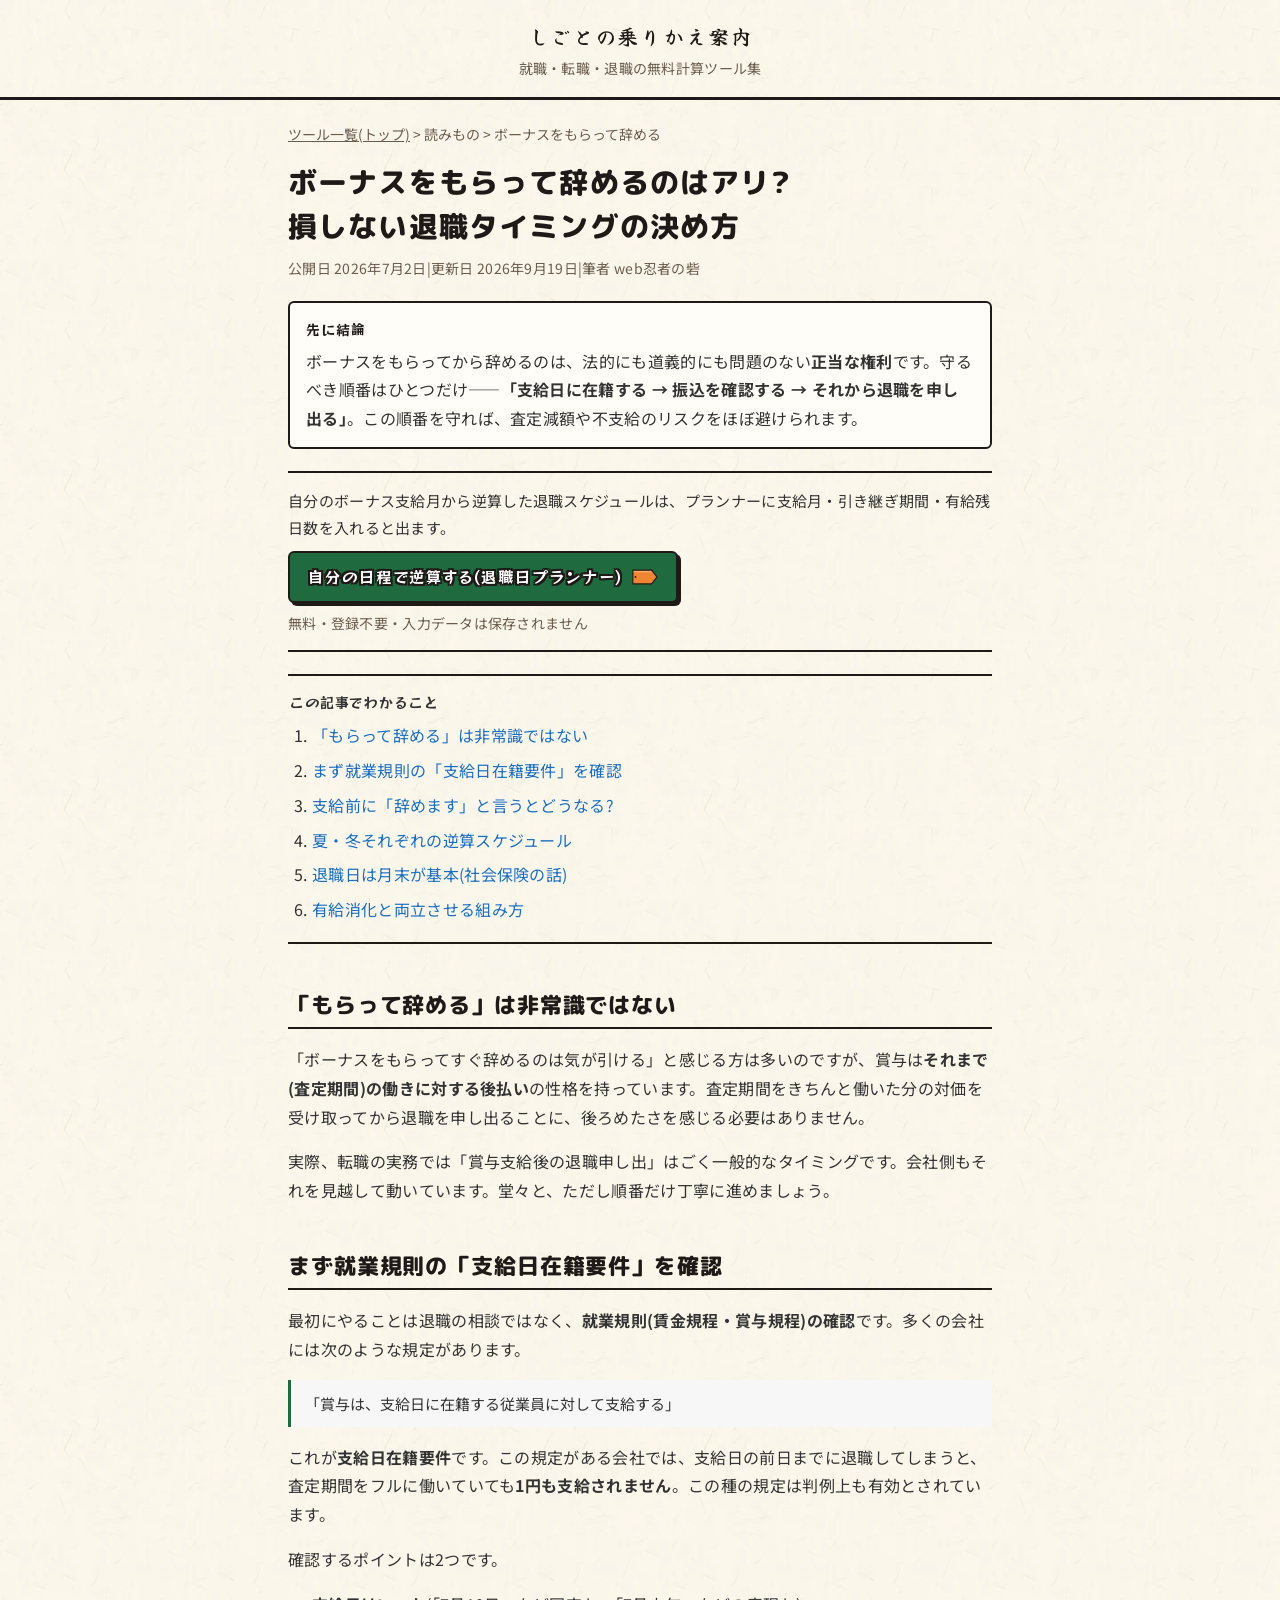
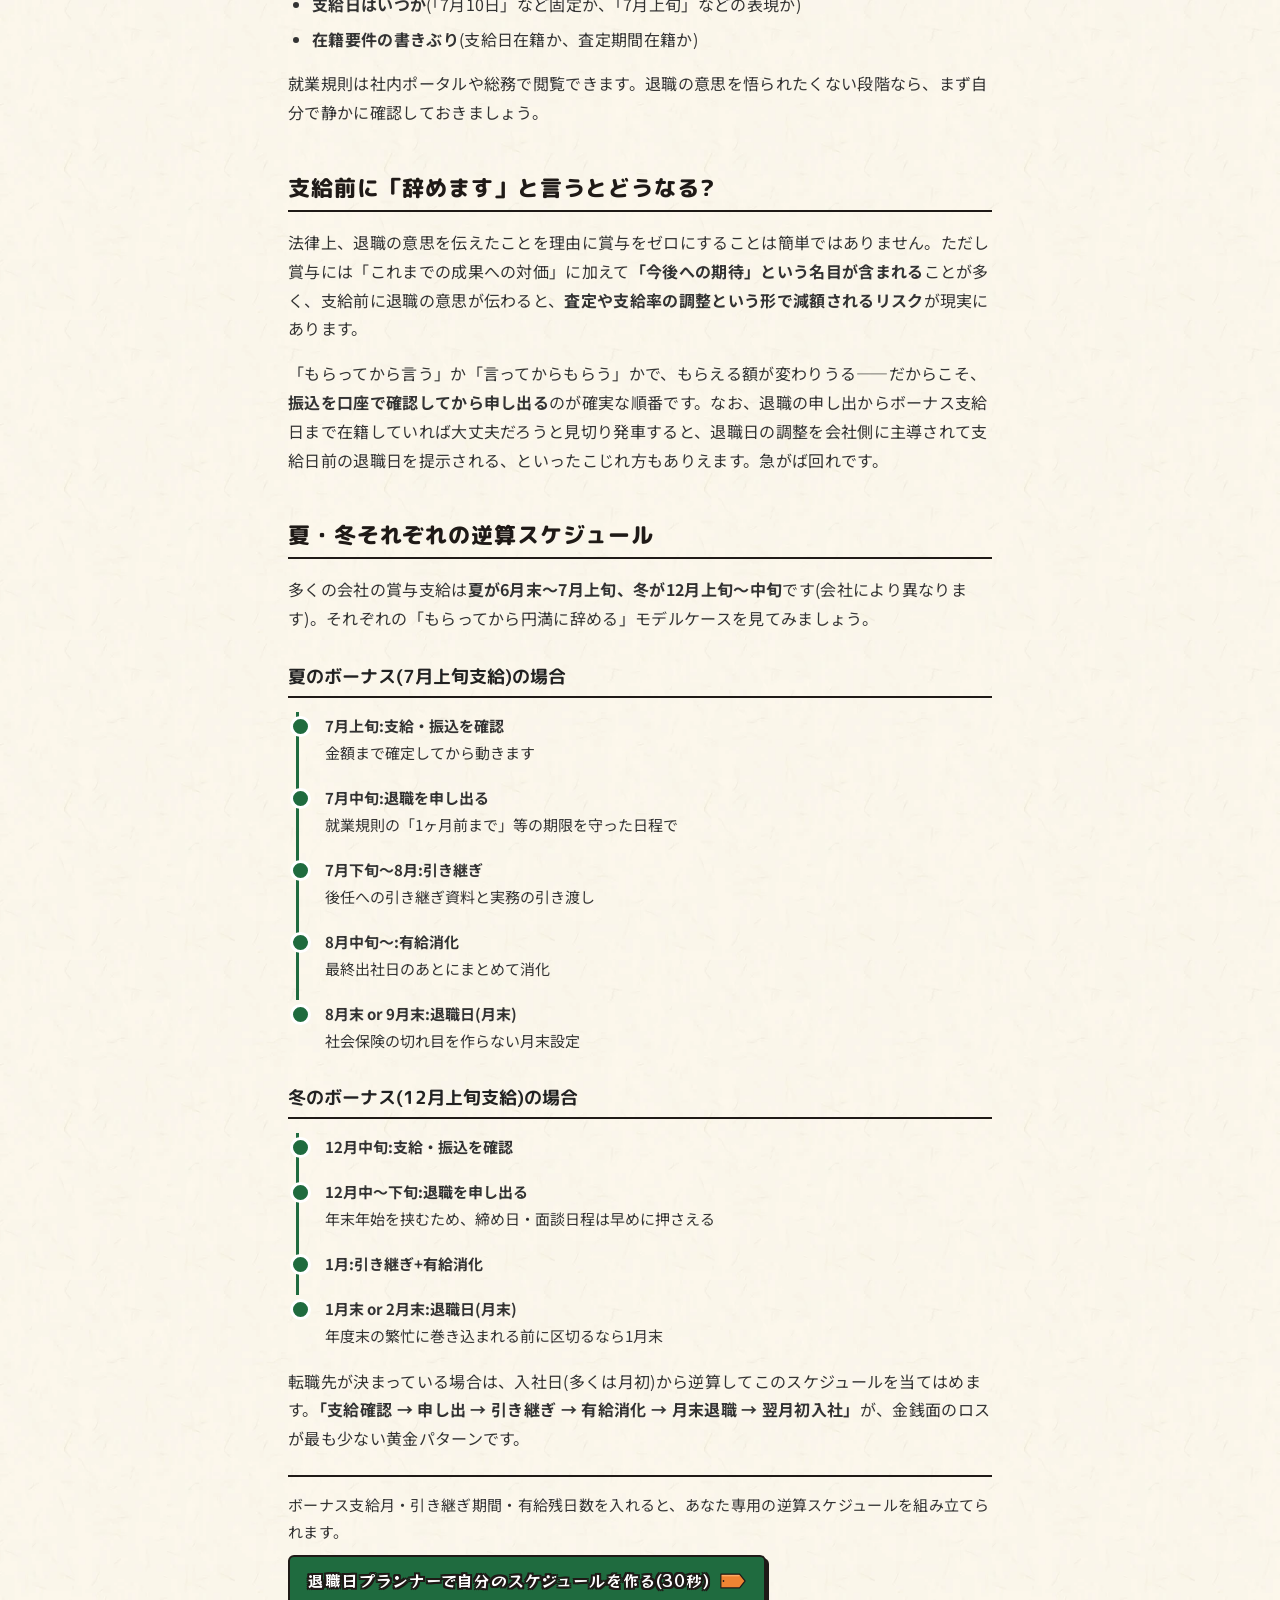
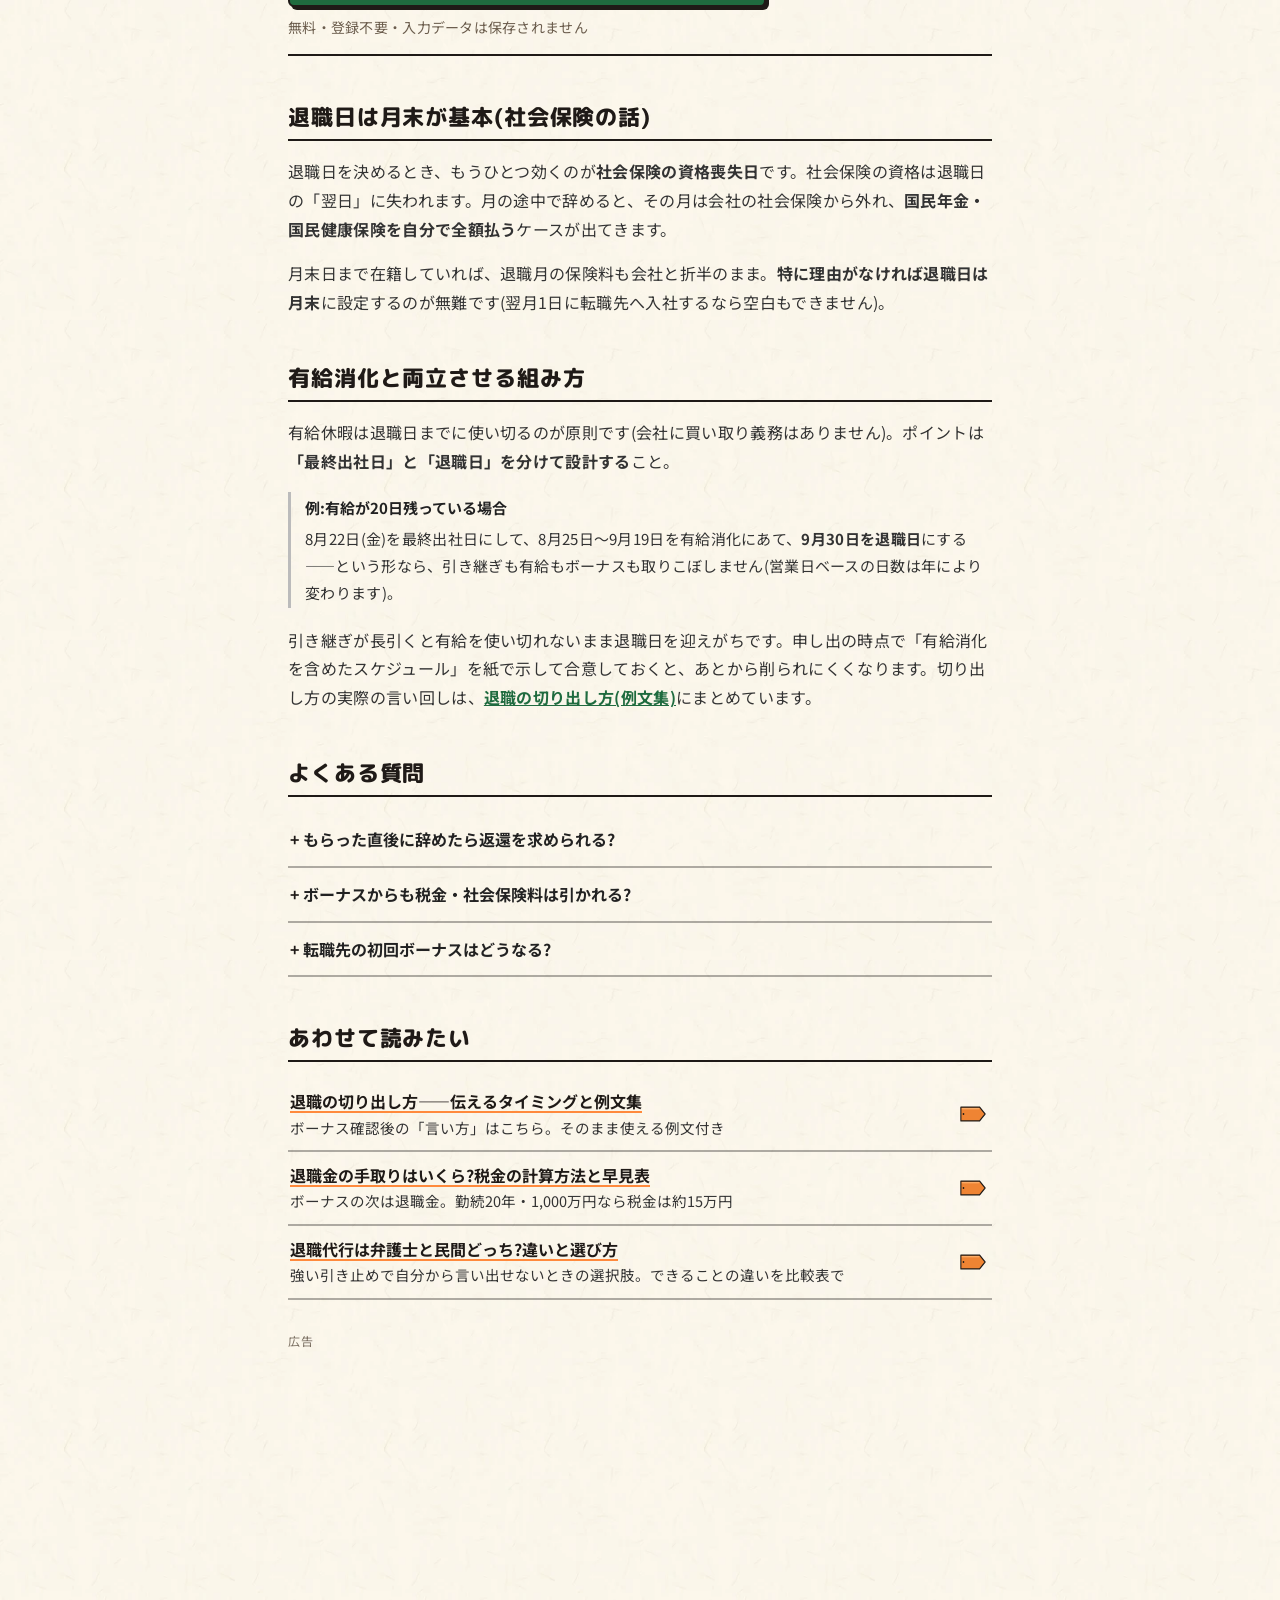
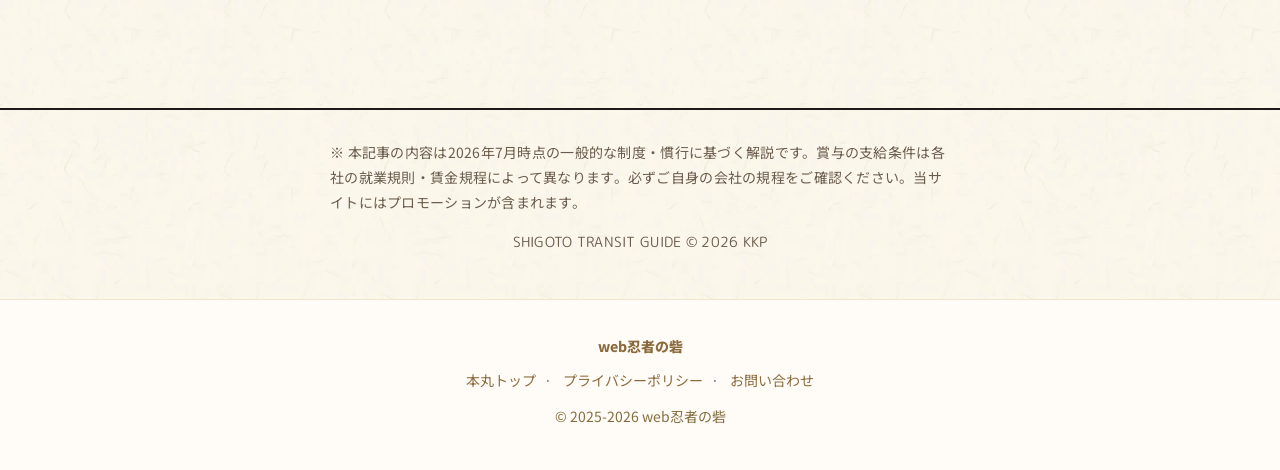
==== articles/bonus-moratte-yameru.html @ 5976822b "主ボタンを平らなオレンジ＋墨の枠に統一（kit a52d595） Co-Authored-By: Claude Opus 5.5 <noreply@anthropic.com>" ====
<!DOCTYPE html>
<html lang="ja">
<head>
<meta charset="UTF-8">
<meta name="viewport" content="width=device-width,initial-scale=1">
<title>ボーナスをもらって辞めるのはアリ?損しない退職タイミングの決め方|しごとの乗りかえ案内</title>
<meta name="description" content="ボーナスをもらってから退職するのは法的にも問題のない正当な権利。ただし順番を間違えると査定減額や不支給のリスクも。就業規則の「支給日在籍要件」の確認方法、夏・冬それぞれの逆算スケジュール、有給消化との両立まで解説。退職日プランナー付き。">
<link rel="canonical" href="https://shigoto.kkpwebninja.com/articles/bonus-moratte-yameru">
<meta property="og:title" content="ボーナスをもらって辞めるのはアリ?損しない退職タイミングの決め方">
<meta property="og:description" content="もらって辞めるのは正当な権利。順番は「支給日に在籍→振込確認→退職を申し出る」。夏・冬の逆算スケジュール付き。">
<meta property="og:type" content="article">
<meta property="og:site_name" content="web忍者の砦">
<meta property="og:locale" content="ja_JP">
<meta property="og:url" content="https://shigoto.kkpwebninja.com/articles/bonus-moratte-yameru">
<meta property="og:image" content="https://shigoto.kkpwebninja.com/ogp.jpg?d=20261023b">
<meta name="twitter:card" content="summary_large_image">
<meta name="twitter:image" content="https://shigoto.kkpwebninja.com/ogp.jpg?d=20261023b">
<link rel="icon" type="image/png" sizes="32x32" href="/favicon.png">
<link rel="icon" type="image/png" sizes="192x192" href="/favicon-192.png">
<link rel="apple-touch-icon" sizes="180x180" href="/apple-touch-icon.png">
<script type="application/ld+json">
{
  "@context": "https://schema.org",
  "@type": "Article",
  "headline": "ボーナスをもらって辞めるのはアリ?損しない退職タイミングの決め方",
  "description": "ボーナスをもらってから退職するのは正当な権利。支給日在籍要件の確認方法と、夏・冬それぞれの逆算スケジュール、有給消化との両立を解説。",
  "author": {"@type":"Organization","name":"web忍者の砦"},
  "publisher": {"@type":"Organization","name":"web忍者の砦"},
  "datePublished": "2026-07-02",
  "dateModified": "2026-09-19",
  "mainEntityOfPage": "https://shigoto.kkpwebninja.com/articles/bonus-moratte-yameru",
  "image": "https://shigoto.kkpwebninja.com/ogp.jpg?d=20261023b"
}
</script>
<script type="application/ld+json">
{
  "@context": "https://schema.org",
  "@type": "BreadcrumbList",
  "itemListElement": [
    {"@type":"ListItem","position":1,"name":"しごとの乗りかえ案内","item":"https://shigoto.kkpwebninja.com/"},
    {"@type":"ListItem","position":2,"name":"ボーナスをもらって辞める"}
  ]
}
</script>
<script type="application/ld+json">
{
  "@context": "https://schema.org",
  "@type": "FAQPage",
  "mainEntity": [
    {"@type":"Question","name":"ボーナスをもらった直後に退職を伝えるのは非常識ですか?","acceptedAnswer":{"@type":"Answer","text":"非常識ではありません。賞与はそれまでの働きに対する後払いの性格があり、受け取ってから退職を申し出るのは正当な権利です。実務上も支給後に退職を切り出すのは一般的な進め方です。"}},
    {"@type":"Question","name":"退職するとボーナスの返還を求められることはありますか?","acceptedAnswer":{"@type":"Answer","text":"すでに支給されたボーナスに原則返還義務はありません。就業規則に返還規定があっても、労働基準法の趣旨に反し無効と判断されることが多いとされています。不安な場合は労働基準監督署や弁護士に相談してください。"}},
    {"@type":"Question","name":"ボーナスからも税金や社会保険料は引かれますか?","acceptedAnswer":{"@type":"Answer","text":"引かれます。賞与からは所得税(源泉徴収)と健康保険・厚生年金・雇用保険の保険料が控除されるため、手取りは額面のおよそ75〜85%が目安です。"}}
  ]
}
</script>
<!-- Google Analytics -->
<script async src="https://www.googletagmanager.com/gtag/js?id=G-2LM85GJN0L"></script>
<script>
  window.dataLayer = window.dataLayer || [];
  function gtag(){dataLayer.push(arguments);}
  gtag('js', new Date());
  gtag('config', 'G-2LM85GJN0L');
</script>
<!-- AdSense -->
<script async data-overlays="bottom" src="https://pagead2.googlesyndication.com/pagead/js/adsbygoogle.js?client=ca-pub-1298304917726270" crossorigin="anonymous"></script>
<link rel="preconnect" href="https://fonts.googleapis.com">
<link rel="preconnect" href="https://fonts.gstatic.com" crossorigin>
<link href="https://fonts.googleapis.com/css2?family=M+PLUS+Rounded+1c:wght@500;700;800&family=Noto+Sans+JP:wght@400;500;700&display=swap" rel="stylesheet">
<!-- D4_KIT_START（scripts/apply_article_style.py が書く。手で直さない） -->
<link href="https://fonts.googleapis.com/css2?family=Yuji+Syuku&family=RocknRoll+One&display=swap&text=%28%290123456789%3F%E3%80%8C%E3%80%8D%E3%81%82%E3%81%84%E3%81%86%E3%81%88%E3%81%8B%E3%81%8C%E3%81%8F%E3%81%93%E3%81%94%E3%81%95%E3%81%97%E3%81%99%E3%81%9A%E3%81%9B%E3%81%9D%E3%81%9E%E3%81%9F%E3%81%A3%E3%81%A6%E3%81%A7%E3%81%A8%E3%81%A9%E3%81%AA%E3%81%AB%E3%81%AE%E3%81%AF%E3%81%BE%E3%81%BF%E3%82%81%E3%82%82%E3%82%88%E3%82%89%E3%82%8A%E3%82%8B%E3%82%8C%E3%82%8F%E3%82%92%E3%82%A2%E3%82%A4%E3%82%B0%E3%82%B1%E3%82%B8%E3%82%B9%E3%82%BF%E3%83%8A%E3%83%97%E3%83%9C%E3%83%9F%E3%83%A5%E3%83%A9%E3%83%AA%E3%83%AB%E3%83%B3%E3%83%BB%E3%83%BC%E4%B8%A1%E4%B9%97%E4%BA%8B%E4%BB%B6%E4%BC%9A%E4%BD%9C%E4%BF%9D%E5%85%88%E5%86%85%E5%86%AC%E5%88%86%E5%89%87%E5%89%8D%E5%8C%96%E5%95%8F%E5%9C%A8%E5%9F%BA%E5%A4%8F%E5%B0%B1%E5%B8%B8%E6%90%8D%E6%94%AF%E6%96%B9%E6%97%A5%E6%9C%88%E6%9C%89%E6%9C%AB%E6%9C%AC%E6%A1%88%E6%A5%AD%E6%B1%BA%E6%B6%88%E7%A2%BA%E7%A4%BE%E7%A7%92%E7%A8%8B%E7%AB%8B%E7%AE%97%E7%B1%8D%E7%B5%84%E7%B5%90%E7%B5%A6%E8%81%B7%E8%87%AA%E8%A6%81%E8%A6%8F%E8%A8%80%E8%A8%98%E8%A9%B1%E8%AA%8D%E8%AA%AD%E8%AB%96%E8%AD%98%E8%B3%AA%E8%BE%9E%E9%80%80%E9%80%86%E9%99%BA%E9%9D%9E" rel="stylesheet">
<!-- 共通部品 D4（kkp-kit を kit/ にコピーしたもの。中は手で直さず kkp-kit 側で直して sync.sh） -->
<link rel="stylesheet" href="/kit/kit.css?v=a52d595">
<script src="/kit/kit.js?v=a52d595" defer></script>
<!-- D4_KIT_END -->
<style>
/* ===== 記事共通テンプレ(articles/共通。変更時は5記事すべて揃えること。正本は scripts/article_style.css → scripts/apply_article_style.py で5記事へ反映) ===== */
:root{
  --orange:#F08A3C;
  --orange-deep:#E06A20;
  --cyan:#2c99ad;
  --coral:#e51c15;
  --green:#5BB97E;
  --green-deep:#1F6B3F;
  --cream:#FBEFDC;
  --cream-deep:#F7E3C6;
  --ink:#333333;
  --ink-soft:#6B5D4D;
  --line:#DDDDDD;
  --band:#F1F7F2;
  --link:#1A6FC4;
  --ok:#4E7A4E;
  --accent:var(--green-deep);
}
*{margin:0;padding:0;box-sizing:border-box;}
html{scroll-behavior:smooth;}
body{font-family:'Noto Sans JP',sans-serif;background:#fff;color:var(--ink);line-height:1.8;font-size:16px;}
.en{font-family:'M PLUS Rounded 1c',sans-serif;letter-spacing:.12em;}
header.site{background:#fff;border-bottom:1px solid var(--line);padding:16px 20px;text-align:center;}
header.site .brand-en{font-size:14px;color:var(--orange-deep);text-transform:uppercase;letter-spacing:.04em;}
header.site .site-name{font-family:'M PLUS Rounded 1c',sans-serif;font-weight:800;font-size:19px;letter-spacing:.06em;margin-top:2px;}
header.site .site-name a{color:var(--orange-deep);text-decoration:none;}
header.site .site-sub{font-size:14px;color:var(--ink-soft);}
main{max-width:740px;margin:0 auto;padding:22px 18px 60px;}
.breadcrumb{font-size:14px;color:var(--ink-soft);margin-bottom:14px;}
.breadcrumb a{color:var(--ink-soft);}
article h1{font-family:'M PLUS Rounded 1c',sans-serif;font-size:clamp(22px,4.6vw,29px);font-weight:800;line-height:1.5;letter-spacing:.02em;color:#222;margin-bottom:8px;}
.article-meta{font-size:14px;color:var(--ink-soft);margin-bottom:20px;}
article a{color:var(--link);}
/* 色付きの角丸箱は「先に結論」の1つだけ */
.point{background:#FFFAF0;border:1px solid #E8D5B0;border-radius:8px;padding:14px 16px;margin:0 0 20px;}
.point .point-label{display:block;font-family:'M PLUS Rounded 1c',sans-serif;font-weight:800;font-size:14px;color:var(--accent);margin-bottom:4px;}
.point p{font-size:16px;margin:0;}
.toc{border-top:1px solid var(--line);border-bottom:1px solid var(--line);padding:12px 2px;margin-bottom:28px;font-size:15px;}
.toc b{font-family:'M PLUS Rounded 1c',sans-serif;font-size:14px;color:var(--ink);}
.toc ol{margin:6px 0 0 22px;}
.toc a{color:var(--link);text-decoration:none;}
.toc a:hover{text-decoration:underline;}
article h2{font-family:'M PLUS Rounded 1c',sans-serif;font-weight:800;font-size:22px;line-height:1.5;letter-spacing:.02em;color:var(--accent);background:var(--band);border-left:4px solid var(--accent);padding:8px 12px;margin:44px 0 16px;}
article h3{font-family:'M PLUS Rounded 1c',sans-serif;font-weight:700;font-size:18px;line-height:1.6;color:#222;border-bottom:1px solid var(--line);padding-bottom:4px;margin:30px 0 10px;}
article p{margin-bottom:16px;font-size:16px;}
article ul,article ol{margin:0 0 16px 24px;font-size:16px;}
article li{margin-bottom:6px;}
.note{font-size:14px;color:var(--ink-soft);}
.table-wrap{overflow-x:auto;margin:14px 0 18px;}
table.data{width:100%;border-collapse:collapse;font-size:15px;background:#fff;border:1px solid var(--line);}
table.data th{background:var(--band);font-size:15px;padding:9px 10px;text-align:left;white-space:nowrap;border-bottom:1px solid var(--line);}
table.data td{padding:9px 10px;border-top:1px solid var(--line);font-size:15px;}
table.data td.num{text-align:right;font-variant-numeric:tabular-nums;white-space:nowrap;}
table.data td.c{text-align:center;}
table.data th.num{text-align:right;}
table.data th.grp{text-align:center;border-left:1px solid var(--line);}
/* 列の多い早見表: スマホでは表の中だけ横に動かす。勤続年数の列は固定して、どの行を見ているか分かるようにする */
table.data[data-gen] td:first-child{position:sticky;left:0;background:#fff;z-index:1;white-space:nowrap;box-shadow:1px 0 0 var(--line);}
table.data[data-gen] tr:first-child th:first-child{position:sticky;left:0;z-index:2;box-shadow:1px 0 0 var(--line);}
@media (max-width:700px){
  .table-wrap:has(table[data-gen])::before{content:"表は横に動かせます";display:block;font-size:14px;color:var(--ink-soft);margin-bottom:4px;}
}
.example{border-left:3px solid #BBBBBB;padding:2px 0 2px 14px;margin:14px 0 18px;font-size:15px;}
.example .ex-title{display:block;font-weight:700;color:#222;margin-bottom:4px;}
.example p{font-size:15px;margin-bottom:8px;}
.example p:last-child{margin-bottom:0;}
.lines{background:#F7F7F7;border-left:3px solid var(--accent);padding:10px 14px;margin:10px 0 16px;font-size:15px;}
.timeline{margin:14px 0 18px;}
.tstep{position:relative;padding:0 0 18px 26px;border-left:3px solid var(--accent);margin-left:8px;font-size:15px;}
.tstep:last-child{border-left-color:transparent;padding-bottom:0;}
.tstep::before{content:"";position:absolute;left:-9px;top:4px;width:15px;height:15px;border-radius:50%;background:var(--accent);border:3px solid #fff;}
.tstep b{display:block;font-size:15px;}
/* ツールへの導線: 罫線で区切るだけ(箱にしない) */
.toolcta{margin:22px 0;padding:14px 0;border-top:1px solid var(--line);border-bottom:1px solid var(--line);}
.toolcta p{font-size:15px;margin-bottom:10px;}
.toolcta a{display:inline-block;padding:10px 18px;border-radius:4px;background:var(--accent);color:#fff;text-decoration:none;font-weight:700;font-size:15.5px;}
.toolcta a:hover{filter:brightness(1.12);}
.toolcta .free{font-size:14px;color:var(--ink-soft);margin:8px 0 0;}
.cta{margin:24px 0;padding:16px;border-radius:4px;background:#fff;border:1px solid var(--orange);}
.cta p{font-size:14.5px;margin-bottom:10px;}
.cta a{display:block;text-align:center;padding:12px;border-radius:4px;background:var(--orange);color:#fff;text-decoration:none;font-weight:700;letter-spacing:.1em;font-size:15px;}
.cta a:hover{background:var(--orange-deep);}
.cta .cta-note{font-size:14px;color:var(--ink-soft);margin:8px 0 0;text-align:center;}
.faqsec{margin-top:44px;}
.explain{border-bottom:1px solid var(--line);}
.explain summary{cursor:pointer;padding:12px 2px;font-size:16px;font-weight:700;color:#222;list-style:none;}
.explain summary::-webkit-details-marker{display:none;}
.explain summary::before{content:"+ ";color:var(--accent);}
.explain[open] summary::before{content:"− ";}
.exp-body{padding:0 2px 14px;font-size:15px;}
.exp-body p{margin-bottom:6px;font-size:15px;}
.related{margin-top:44px;}
.related a.rel-card{display:block;border-bottom:1px solid var(--line);padding:10px 2px;text-decoration:none;color:var(--ink);font-size:14.5px;line-height:1.7;}
.related a.rel-card b{display:block;color:var(--link);font-size:16px;}
.related a.rel-card:hover b{text-decoration:underline;}
.ad-slot{margin-top:30px;text-align:center;min-height:288px;}
.ad-slot:empty{display:none;}
/* 砦の標準サイズ（スマホ300x250 / PC336x280）。auto のままだと幅が取れず 0x0 で配信されない（2026-09-20 実測） */
.ad-slot ins.adsbygoogle{display:block;width:300px;height:250px;margin:0 auto;}
.ad-label{font-size:12px;color:#7a6f61;letter-spacing:.08em;margin:0 0 6px;text-align:left;}
@media(min-width:768px){.ad-slot{min-height:318px;}.ad-slot ins.adsbygoogle{width:336px;height:280px;}}
/* サービスごとの一覧（転職エージェントの連絡まわり）: 見出し＋2列の表＋1行のPRリンク。箱にしない */
table.kv th{width:30%;white-space:normal;vertical-align:top;border-top:1px solid var(--line);}
table.kv td{vertical-align:top;}
table.kv td .src{display:block;font-size:14px;color:var(--ink-soft);margin-top:2px;}
.prlink{margin:8px 0 26px;font-size:15px;}
.prlink a{font-weight:700;}
.prlink .pr{display:inline-block;font-size:11px;color:var(--ink-soft);border:1px solid #BBBBBB;border-radius:2px;padding:0 4px;margin-right:6px;line-height:1.6;vertical-align:1px;}
table.data td.mark{text-align:center;white-space:nowrap;}
footer{border-top:1px solid var(--line);padding:30px 20px 44px;text-align:center;font-size:14px;color:var(--ink-soft);}
footer .disclaimer{max-width:620px;margin:0 auto 14px;text-align:left;}
/* ===== 2026-10-19 共通部品 D4（ストリート和忍者）に見た目をそろえる（トップ c97ef90 と同じ控えめな入れ方） =====
   見出しを筆・墨のふち・道しるべ・和紙の地だけ。本文の書体（Noto Sans JP）・本文・数字・出典・
   アフィリエイトの枠（.cta / .prlink / PR 表記 / 計測img）・広告の位置・GA4・JSON-LD・title は変えない。 */
body.k-page{background:var(--k-surface) url(/kit/img/d4-washi.webp) 0 0/320px auto;color:var(--ink);font-family:'Noto Sans JP',sans-serif;font-size:16px;line-height:1.8;}
header.site{background:var(--k-kinari) url(/kit/img/d4-washi.webp) 0 0/320px auto;border-bottom:var(--k-bw) solid var(--k-sumi);}
header.site .site-name{font-family:var(--k-brush);font-weight:400;font-size:21px;letter-spacing:.08em;font-feature-settings:"palt" 1;}
header.site .site-name a{color:var(--k-sumi);}
article h1{font-family:var(--k-head);font-weight:800;letter-spacing:.04em;color:var(--k-sumi);font-feature-settings:"palt" 1;}
article h2{font-family:var(--k-head);font-weight:800;letter-spacing:.04em;color:var(--k-sumi);background:var(--k-kinari) url(/kit/img/d4-washi.webp) 0 0/320px auto;border:var(--k-bw-s) solid var(--k-sumi);border-left:8px solid var(--accent);border-radius:var(--k-r);font-feature-settings:"palt" 1;}
article h3{border-bottom:var(--k-bw-s) solid var(--k-sumi);}
.point{background:var(--k-surface);border:var(--k-bw-s) solid var(--k-sumi);border-radius:var(--k-r);box-shadow:var(--k-sh-s);}
.point .point-label,.toc b{font-family:var(--k-bold);font-weight:400;letter-spacing:.06em;}
.toc{border-top:var(--k-bw-s) solid var(--k-sumi);border-bottom:var(--k-bw-s) solid var(--k-sumi);}
table.data{border:var(--k-bw-s) solid var(--k-sumi);}
table.data th{background:var(--k-kinari);}
.toolcta{border-top:var(--k-bw-s) solid var(--k-sumi);border-bottom:var(--k-bw-s) solid var(--k-sumi);}
/* 自分のツールへの導線は道しるべつきの札（同じ href・計測のまま） */
.toolcta a{display:inline-flex;align-items:center;gap:10px;min-height:44px;border:var(--k-bw-s) solid var(--k-sumi);border-radius:var(--k-r);box-shadow:var(--k-sh-s);font-family:var(--k-bold);font-weight:400;letter-spacing:.06em;text-shadow:var(--k-outline);font-feature-settings:"palt" 1;}
.toolcta a::after{content:"";flex:none;width:26px;height:16px;background:var(--k-sign) center/100% 100% no-repeat;transition:transform .2s;}
.toolcta a:hover{filter:none;}
.toolcta a:hover::after{transform:translateX(4px);}
.toolcta a:active{transform:translate(3px,3px);box-shadow:none;}
.explain{border-bottom:var(--k-bw-s) solid rgba(31,26,23,.35);}
/* あわせて読みたい: 右に道しるべ */
.related a.rel-card{position:relative;padding-right:44px;border-bottom:var(--k-bw-s) solid rgba(31,26,23,.35);}
.related a.rel-card::after{content:"";position:absolute;right:6px;top:50%;width:26px;height:16px;margin-top:-8px;background:var(--k-sign) center/100% 100% no-repeat;transition:transform .2s;}
.related a.rel-card:hover::after{transform:translateX(4px);}
.related a.rel-card b{color:var(--k-sumi);text-decoration:underline;text-decoration-color:var(--k-orange);text-decoration-thickness:2px;text-underline-offset:3px;}
.related a.rel-card:hover b{color:var(--k-shu);}
footer{border-top:var(--k-bw-s) solid var(--k-sumi);}
/* アフィリエイトの枠は文字の詰めも元のまま（kit.css の .k-page p の字間を当てない） */
.k-page .cta p,.k-page .prlink,.k-page .prlink a{letter-spacing:normal;}
/* ===== 2026-10-20 清潔感（kkp-kit 17eac63 の方針）: 英字の小見出しをやめる・見出しは k-h2 の形（帯・左線・枠なし、墨2pxの下線）・入れ物に影を付けない =====
   本文・表・出典・アフィリエイトの枠（.cta / .prlink / PR 表記 / 計測img）・広告・ツールへの導線の色は変えない。 */
header.site .brand-en{display:none;}
article h2{background:none;border:0;border-bottom:var(--k-bw-s) solid var(--k-sumi);border-radius:0;padding:0 0 6px;}
.point{box-shadow:none;}
.point .point-label{color:var(--k-sumi);}
.explain summary::before{color:var(--k-sumi);}
/* 読みやすさ 2026-10-21（字14px以上・明暗差4.5:1以上） */
.cta a{color:var(--k-sumi)}
/* /読みやすさ */
</style>
</head>
<body class="k-page">

<header class="site">
  <p class="brand-en en">SHIGOTO TRANSIT GUIDE</p>
  <p class="site-name"><a href="/">しごとの乗りかえ案内</a></p>
  <p class="site-sub">就職・転職・退職の無料計算ツール集</p>
</header>

<main>
<nav class="breadcrumb"><a href="/">ツール一覧(トップ)</a> &gt; 読みもの &gt; ボーナスをもらって辞める</nav>

<article>
<h1>ボーナスをもらって辞めるのはアリ?<br>損しない退職タイミングの決め方</h1>
<p class="article-meta">公開日 2026年7月2日|更新日 2026年9月19日|筆者 web忍者の砦</p>

<div class="point">
  <span class="point-label">先に結論</span>
  <p>ボーナスをもらってから辞めるのは、法的にも道義的にも問題のない<b>正当な権利</b>です。守るべき順番はひとつだけ——<b>「支給日に在籍する → 振込を確認する → それから退職を申し出る」</b>。この順番を守れば、査定減額や不支給のリスクをほぼ避けられます。</p>
</div>

<div class="toolcta">
  <p>自分のボーナス支給月から逆算した退職スケジュールは、プランナーに支給月・引き継ぎ期間・有給残日数を入れると出ます。</p>
  <a href="/#tool-exitplan" onclick="if(typeof gtag==='function')gtag('event','xlink_tool')">自分の日程で逆算する(退職日プランナー)</a>
  <p class="free">無料・登録不要・入力データは保存されません</p>
</div>

<div class="toc">
  <b>この記事でわかること</b>
  <ol>
    <li><a href="#ari">「もらって辞める」は非常識ではない</a></li>
    <li><a href="#zaiseki">まず就業規則の「支給日在籍要件」を確認</a></li>
    <li><a href="#junban">支給前に「辞めます」と言うとどうなる?</a></li>
    <li><a href="#schedule">夏・冬それぞれの逆算スケジュール</a></li>
    <li><a href="#getsumatsu">退職日は月末が基本(社会保険の話)</a></li>
    <li><a href="#yukyu">有給消化と両立させる組み方</a></li>
  </ol>
</div>

<h2 id="ari">「もらって辞める」は非常識ではない</h2>
<p>「ボーナスをもらってすぐ辞めるのは気が引ける」と感じる方は多いのですが、賞与は<b>それまで(査定期間)の働きに対する後払い</b>の性格を持っています。査定期間をきちんと働いた分の対価を受け取ってから退職を申し出ることに、後ろめたさを感じる必要はありません。</p>
<p>実際、転職の実務では「賞与支給後の退職申し出」はごく一般的なタイミングです。会社側もそれを見越して動いています。堂々と、ただし順番だけ丁寧に進めましょう。</p>

<h2 id="zaiseki">まず就業規則の「支給日在籍要件」を確認</h2>
<p>最初にやることは退職の相談ではなく、<b>就業規則(賃金規程・賞与規程)の確認</b>です。多くの会社には次のような規定があります。</p>
<div class="lines">「賞与は、支給日に在籍する従業員に対して支給する」</div>
<p>これが<b>支給日在籍要件</b>です。この規定がある会社では、支給日の前日までに退職してしまうと、査定期間をフルに働いていても<b>1円も支給されません</b>。この種の規定は判例上も有効とされています。</p>
<p>確認するポイントは2つです。</p>
<ul>
  <li><b>支給日はいつか</b>(「7月10日」など固定か、「7月上旬」などの表現か)</li>
  <li><b>在籍要件の書きぶり</b>(支給日在籍か、査定期間在籍か)</li>
</ul>
<p>就業規則は社内ポータルや総務で閲覧できます。退職の意思を悟られたくない段階なら、まず自分で静かに確認しておきましょう。</p>

<h2 id="junban">支給前に「辞めます」と言うとどうなる?</h2>
<p>法律上、退職の意思を伝えたことを理由に賞与をゼロにすることは簡単ではありません。ただし賞与には「これまでの成果への対価」に加えて<b>「今後への期待」という名目が含まれる</b>ことが多く、支給前に退職の意思が伝わると、<b>査定や支給率の調整という形で減額されるリスク</b>が現実にあります。</p>
<p>「もらってから言う」か「言ってからもらう」かで、もらえる額が変わりうる——だからこそ、<b>振込を口座で確認してから申し出る</b>のが確実な順番です。なお、退職の申し出からボーナス支給日まで在籍していれば大丈夫だろうと見切り発車すると、退職日の調整を会社側に主導されて支給日前の退職日を提示される、といったこじれ方もありえます。急がば回れです。</p>

<h2 id="schedule">夏・冬それぞれの逆算スケジュール</h2>
<p>多くの会社の賞与支給は<b>夏が6月末〜7月上旬、冬が12月上旬〜中旬</b>です(会社により異なります)。それぞれの「もらってから円満に辞める」モデルケースを見てみましょう。</p>
<h3>夏のボーナス(7月上旬支給)の場合</h3>
<div class="timeline">
  <div class="tstep"><b>7月上旬:支給・振込を確認</b>金額まで確定してから動きます</div>
  <div class="tstep"><b>7月中旬:退職を申し出る</b>就業規則の「1ヶ月前まで」等の期限を守った日程で</div>
  <div class="tstep"><b>7月下旬〜8月:引き継ぎ</b>後任への引き継ぎ資料と実務の引き渡し</div>
  <div class="tstep"><b>8月中旬〜:有給消化</b>最終出社日のあとにまとめて消化</div>
  <div class="tstep"><b>8月末 or 9月末:退職日(月末)</b>社会保険の切れ目を作らない月末設定</div>
</div>
<h3>冬のボーナス(12月上旬支給)の場合</h3>
<div class="timeline">
  <div class="tstep"><b>12月中旬:支給・振込を確認</b></div>
  <div class="tstep"><b>12月中〜下旬:退職を申し出る</b>年末年始を挟むため、締め日・面談日程は早めに押さえる</div>
  <div class="tstep"><b>1月:引き継ぎ+有給消化</b></div>
  <div class="tstep"><b>1月末 or 2月末:退職日(月末)</b>年度末の繁忙に巻き込まれる前に区切るなら1月末</div>
</div>
<p>転職先が決まっている場合は、入社日(多くは月初)から逆算してこのスケジュールを当てはめます。<b>「支給確認 → 申し出 → 引き継ぎ → 有給消化 → 月末退職 → 翌月初入社」</b>が、金銭面のロスが最も少ない黄金パターンです。</p>

<div class="toolcta">
  <p>ボーナス支給月・引き継ぎ期間・有給残日数を入れると、あなた専用の逆算スケジュールを組み立てられます。</p>
  <a href="/#tool-exitplan" onclick="if(typeof gtag==='function')gtag('event','xlink_tool')">退職日プランナーで自分のスケジュールを作る(30秒)</a>
  <p class="free">無料・登録不要・入力データは保存されません</p>
</div>

<h2 id="getsumatsu">退職日は月末が基本(社会保険の話)</h2>
<p>退職日を決めるとき、もうひとつ効くのが<b>社会保険の資格喪失日</b>です。社会保険の資格は退職日の「翌日」に失われます。月の途中で辞めると、その月は会社の社会保険から外れ、<b>国民年金・国民健康保険を自分で全額払う</b>ケースが出てきます。</p>
<p>月末日まで在籍していれば、退職月の保険料も会社と折半のまま。<b>特に理由がなければ退職日は月末</b>に設定するのが無難です(翌月1日に転職先へ入社するなら空白もできません)。</p>

<h2 id="yukyu">有給消化と両立させる組み方</h2>
<p>有給休暇は退職日までに使い切るのが原則です(会社に買い取り義務はありません)。ポイントは<b>「最終出社日」と「退職日」を分けて設計する</b>こと。</p>
<div class="example">
  <span class="ex-title">例:有給が20日残っている場合</span>
  <p>8月22日(金)を最終出社日にして、8月25日〜9月19日を有給消化にあて、<b>9月30日を退職日</b>にする——という形なら、引き継ぎも有給もボーナスも取りこぼしません(営業日ベースの日数は年により変わります)。</p>
</div>
<p>引き継ぎが長引くと有給を使い切れないまま退職日を迎えがちです。申し出の時点で「有給消化を含めたスケジュール」を紙で示して合意しておくと、あとから削られにくくなります。切り出し方の実際の言い回しは、<a href="/articles/taishoku-kiridashikata" style="color:var(--accent);font-weight:700;">退職の切り出し方(例文集)</a>にまとめています。</p>

<section class="faqsec">
<h2>よくある質問</h2>
<details class="explain">
  <summary>もらった直後に辞めたら返還を求められる?</summary>
  <div class="exp-body"><p>すでに支給されたボーナスに原則返還義務はありません。就業規則に「退職者は返還」といった規定があっても、賃金全額払いの原則に反して無効と判断されることが多いとされています。実際に返還を迫られた場合は、労働基準監督署や弁護士に相談してください。</p></div>
</details>
<details class="explain">
  <summary>ボーナスからも税金・社会保険料は引かれる?</summary>
  <div class="exp-body"><p>引かれます。所得税(源泉徴収)と健康保険・厚生年金・雇用保険の保険料が控除され、手取りは額面のおよそ75〜85%が目安です。「ボーナス100万円」がそのまま口座に入るわけではない点は資金計画に織り込んでおきましょう。</p></div>
</details>
<details class="explain">
  <summary>転職先の初回ボーナスはどうなる?</summary>
  <div class="exp-body"><p>多くの会社は査定期間の在籍月数に応じて支給するため、入社後最初のボーナスは満額出ないのが普通です(寸志程度〜ゼロも)。転職の年収比較は「月収×12+賞与」の年間トータルで、初年度は賞与が減る前提で見積もるのが安全です。</p></div>
</details>
</section>

<section class="related">
<h2>あわせて読みたい</h2>
<a class="rel-card" href="/articles/taishoku-kiridashikata"><b>退職の切り出し方——伝えるタイミングと例文集</b>ボーナス確認後の「言い方」はこちら。そのまま使える例文付き</a>
<a class="rel-card" href="/articles/taishokukin-tedori"><b>退職金の手取りはいくら?税金の計算方法と早見表</b>ボーナスの次は退職金。勤続20年・1,000万円なら税金は約15万円</a>
<a class="rel-card" href="/articles/taishoku-daiko-bengoshi"><b>退職代行は弁護士と民間どっち?違いと選び方</b>強い引き止めで自分から言い出せないときの選択肢。できることの違いを比較表で</a>
</section>

<!-- ▼AdSense(記事下部1枠のみ・KKP「広告は下部のみ」準拠) -->
<div class="ad-slot">
  <div class="ad-label">広告</div>
  <ins class="adsbygoogle" style="display:block"
       data-ad-client="ca-pub-1298304917726270"
       data-ad-slot="2937937957"
       data-ad-format="rectangle" data-full-width-responsive="false"></ins>
  <script>(adsbygoogle = window.adsbygoogle || []).push({});</script>
</div>
</article>
</main>

<footer>
  <p class="disclaimer">※ 本記事の内容は2026年7月時点の一般的な制度・慣行に基づく解説です。賞与の支給条件は各社の就業規則・賃金規程によって異なります。必ずご自身の会社の規程をご確認ください。当サイトにはプロモーションが含まれます。</p>
  <p class="en">SHIGOTO TRANSIT GUIDE &copy; 2026 KKP</p>
</footer>

<!-- WEBNINJA_UNIFIED_FOOTER -->
<footer style="text-align:center;padding:2rem 1rem 2.5rem;font-size:.875rem;color:#607490;line-height:2;border-top:1px solid #f0e6d2;margin-top:0;background:#fffcf7;">
  <div style="font-weight:800;color:#8b6b3d;font-size:.875rem;margin-bottom:0.4rem;">web忍者の砦</div>
  <div>
    <a href="https://kkpwebninja.com/" target="_blank" rel="noopener" style="color:#8b6b3d;text-decoration:none;margin:0 0.5rem;">本丸トップ</a>·
    <a href="https://privacypolicy.kkpwebninja.com/" target="_blank" rel="noopener" style="color:#8b6b3d;text-decoration:none;margin:0 0.5rem;">プライバシーポリシー</a>·
    <a href="https://kkpwebninja.com/otoiawase" target="_blank" rel="noopener" style="color:#8b6b3d;text-decoration:none;margin:0 0.5rem;">お問い合わせ</a>
  </div>
  <div style="margin-top:0.5rem;color:#846e40;">© 2025-2026 web忍者の砦</div>
</footer>

</body>
</html>
---- kit/kit.css ----
/* =====================================================================
   kkp-kit  —  web忍者の砦 共通部品（D4 ストリート和忍者・仕上げ版）
   使い方は README.md。各サイトの kit/ にコピーして使う（外部参照しない）。
   クラスと変数はすべて k- / --k- で始まる（既存の .btn や .card とぶつけない）。
   絵は kit/img/ の WebP。url() はこのファイルからの相対なので、kit/ の中身ごとコピーする。
   ===================================================================== */

:root{
  /* 色はオレンジ・クリーム＋墨にしぼる（2026-10-20）。朱＝強調／オレンジ＝木札と票と進み具合。萌黄と金は変数だけ残す（kit の部品では使わない） */
  --k-sumi:#1f1a17; --k-kinari:#fbf3e4; --k-surface:#fffdf8;
  --k-orange:#ff8a3d; --k-shu:#c93b23; --k-moegi:#8cbf3f; --k-kin:#c9a13b;
  --k-text-2:#4a3f37; --k-line-soft:rgba(31,26,23,.15);
  /* 影は墨の斜めずらし1種類だけ（ぼかしの影は使わない） */
  --k-sh-l:4px 4px 0 var(--k-sumi); --k-sh-s:3px 3px 0 var(--k-sumi);
  /* 角は2段、ふちは2段 */
  --k-r:6px; --k-r-pill:999px; --k-bw:3px; --k-bw-s:2px;
  /* 書体: 筆＝サイト名と大きな題字だけ／見出し＝丸ゴシックの太字／太字＝ボタン・数字・短い言葉／本文＝丸ゴシック（2026-10-20 読みやすさの見直し） */
  --k-brush:"Yuji Syuku",serif;
  --k-head:"M PLUS Rounded 1c","Zen Maru Gothic","Hiragino Maru Gothic ProN","BIZ UDPGothic","Noto Sans JP",system-ui,sans-serif;
  --k-bold:"RocknRoll One","M PLUS Rounded 1c",sans-serif;
  --k-body:"M PLUS Rounded 1c",system-ui,sans-serif;
  /* 白い文字の墨のふち（2px） */
  --k-outline:2px 0 0 var(--k-sumi),-2px 0 0 var(--k-sumi),0 2px 0 var(--k-sumi),0 -2px 0 var(--k-sumi),2px 2px 0 var(--k-sumi),-2px -2px 0 var(--k-sumi),2px -2px 0 var(--k-sumi),-2px 2px 0 var(--k-sumi);
  /* 道しるべの印（オレンジの矢羽根の札） */
  --k-sign:url("data:image/svg+xml,%3Csvg%20xmlns%3D%22http%3A//www.w3.org/2000/svg%22%20viewBox%3D%220%200%2060%2030%22%20preserveAspectRatio%3D%22none%22%3E%3Cpath%20d%3D%22M2%202H45L58%2015L45%2028H2Z%22%20fill%3D%22%23ef8433%22%20stroke%3D%22%231f1a17%22%20stroke-width%3D%222.5%22%20stroke-linejoin%3D%22round%22/%3E%3Cpath%20d%3D%22M5%205H44%22%20stroke%3D%22%23ffb877%22%20stroke-width%3D%222%22%20stroke-linecap%3D%22round%22/%3E%3Ccircle%20cx%3D%228%22%20cy%3D%2215%22%20r%3D%222%22%20fill%3D%22%231f1a17%22/%3E%3C/svg%3E");
}

/* ---------- 地と文字組み ---------- */
.k-page{margin:0;background:var(--k-surface);color:var(--k-sumi);font-family:var(--k-body);font-size:16px;line-height:1.7;-webkit-text-size-adjust:100%}
.k-page p,.k-page li{letter-spacing:.02em}
.k-page small{font-size:max(14px,.85em);letter-spacing:.04em;line-height:1.5}
.k-page :focus-visible{outline:4px double var(--k-shu);outline-offset:3px}
.k-wrap{max-width:1120px;margin:0 auto;padding:0 16px}
.k-num{font-variant-numeric:tabular-nums;font-feature-settings:"tnum" 1}
.k-washi{background:var(--k-kinari) url(img/d4-washi.webp) 0 0/320px auto}

/* ---------- ボタン（主＝木札／副／小／大） ---------- */
.k-btn{display:inline-flex;align-items:center;justify-content:center;font-family:var(--k-bold);font-weight:400;letter-spacing:.04em;line-height:1.2;font-feature-settings:"palt" 1;text-decoration:none;cursor:pointer;transition:transform .08s,box-shadow .08s,filter .08s,background .15s;-webkit-tap-highlight-color:transparent}
/* 主ボタン: 2026-11-09 ユーザー承認で全サイト「平らなオレンジ＋墨の枠」に統一（木目の板はやめた。10/30の配色調査・ワードウルフ等5サイトの試しを kit に取り込み）。色は --k-btn-main（既定 #f26a1b） */
:root{--k-btn-main:#f26a1b;--k-navy:#2b3768}
.k-btn-main{position:relative;min-height:56px;padding:0 22px;border:3px solid var(--k-sumi);border-radius:14px;background:var(--k-btn-main);color:#fff;font-size:17px;text-shadow:var(--k-outline);filter:drop-shadow(4px 4px 0 var(--k-sumi));white-space:nowrap}
.k-btn-main:hover,.k-btn-main:disabled,.k-btn-main[disabled]{background:var(--k-btn-main)}
.k-btn-main::after{content:"";position:absolute;inset:0;border-radius:11px;pointer-events:none;background:linear-gradient(110deg,transparent 38%,rgba(255,255,255,.45) 50%,transparent 62%) no-repeat;background-size:260% 100%;background-position:120% 0;transition:background-position .7s ease}
.k-btn-main:hover::after,.k-btn-main:focus-visible::after{background-position:-20% 0}
.k-btn-main:active{transform:translate(4px,4px);filter:drop-shadow(0 0 0 var(--k-sumi))}
.k-btn-big{min-height:72px;font-size:26px;letter-spacing:.12em}
.k-btn-sub{min-height:48px;padding:0 18px;border:var(--k-bw) solid var(--k-sumi);border-radius:var(--k-r);background:var(--k-kinari);color:var(--k-sumi);font-size:16px;box-shadow:var(--k-sh-l)}
.k-btn-sub:hover{background:#fff}
.k-btn-sub:active{transform:translate(4px,4px);box-shadow:0 0 0 var(--k-sumi)}
.k-btn-sm{min-height:44px;padding:0 14px;border:var(--k-bw-s) solid var(--k-sumi);border-radius:var(--k-r);background:var(--k-shu);color:#fff;font-size:15px;box-shadow:var(--k-sh-s)}
.k-btn-sm:hover{background:#e35539}
.k-btn-sm:active{transform:translate(3px,3px);box-shadow:0 0 0 var(--k-sumi)}
.k-btn[disabled],.k-btn[aria-disabled="true"]{opacity:.5;pointer-events:none}
/* ---------- たいまつの明かり（2026-11-03 選定: 文字リンク＝A 横から照らす／ボタン＝B 炎のふち）----------
   押せる所が、たいまつに照らされたように揺らぐ。止めたい所は .k-torch-off。ふつうの文字リンクにも付けるなら .k-torch */
@property --k-ang{syntax:"<angle>";inherits:false;initial-value:0deg}
@property --k-lit{syntax:"<number>";inherits:false;initial-value:1}
@keyframes k-torch-move{to{background-position:-300% 0}}
@keyframes k-torch-line{0%,100%{text-decoration-color:#c93b23}18%{text-decoration-color:#ff8a3d}33%{text-decoration-color:#ffc24a}58%{text-decoration-color:#ffb347}72%{text-decoration-color:#e8662a}86%{text-decoration-color:#ffc24a}}
@keyframes k-torch-flick{0%,100%{--k-lit:1}12%{--k-lit:.82}19%{--k-lit:.97}33%{--k-lit:.88}47%{--k-lit:1}58%{--k-lit:.78}66%{--k-lit:.95}81%{--k-lit:.86}}
@keyframes k-torch-spin{to{--k-ang:360deg}}
/* A 文字リンク: 字は暗い朱の中で光が流れ（どの色もクリーム地で明暗差4.5以上）、下線が朱→橙→金にゆらめく */
.k-link,.k-link-strong,.k-torch{background:linear-gradient(100deg,#8a2a12,#a8361a 22%,#b8401a 34%,#9a3214 50%,#a8361a 68%,#b23d18 80%,#8a2a12) 0 0/300% 100% repeat-x;-webkit-background-clip:text;background-clip:text;-webkit-text-fill-color:transparent;-webkit-box-decoration-break:clone;box-decoration-break:clone;animation:k-torch-move 5.5s linear infinite,k-torch-line 2.3s linear infinite}
.k-torch{font-weight:700;text-decoration:underline;text-decoration-thickness:3px;text-underline-offset:5px;text-decoration-color:var(--k-orange)}
.k-link:hover,.k-link-strong:hover,.k-torch:hover,.k-link:focus-visible,.k-link-strong:focus-visible,.k-torch:focus-visible{filter:drop-shadow(0 0 6px rgba(255,138,61,.55))}
/* B ボタン: 木の板はまわりが火の明かりでゆらぐ。生成り・朱のボタンはふちを火の色が回る */
.k-btn-main:not(.k-torch-off){animation:k-torch-flick 1.8s infinite;filter:drop-shadow(4px 4px 0 var(--k-sumi)) drop-shadow(0 0 calc(var(--k-lit)*10px) rgba(255,160,60,.75))}
.k-btn-main:not(.k-torch-off):active{filter:drop-shadow(0 0 0 var(--k-sumi)) drop-shadow(0 0 6px rgba(255,160,60,.6))}
.k-btn-sub,.k-btn-sm,.k-torch-btn{position:relative}
.k-btn-sub:not(.k-torch-off)::before,.k-btn-sm:not(.k-torch-off)::before,.k-torch-btn::before{content:"";position:absolute;inset:calc(-1*var(--k-bw));padding:var(--k-bw);border-radius:inherit;pointer-events:none;background:conic-gradient(from var(--k-ang),#c93b23,#ff8a3d,#ffd36b,#ff8a3d,#c93b23,#7a2410,#c93b23);-webkit-mask:linear-gradient(#000 0 0) content-box,linear-gradient(#000 0 0);-webkit-mask-composite:xor;mask-composite:exclude;animation:k-torch-spin 3.2s linear infinite}
.k-btn-sm::before{inset:calc(-1*var(--k-bw-s));padding:var(--k-bw-s)}
.k-btn[disabled]::before,.k-btn[aria-disabled="true"]::before{display:none}
.k-btn[disabled],.k-btn[aria-disabled="true"],.k-torch-off{animation:none}
.k-link.k-torch-off,.k-link-strong.k-torch-off{background:none;-webkit-text-fill-color:currentColor}
@media (prefers-reduced-motion:reduce){.k-link,.k-link-strong,.k-torch,.k-btn-main,.k-btn-sub::before,.k-btn-sm::before,.k-torch-btn::before{animation:none}}

/* ---------- 見出し（墨の筆跡に白抜き） ----------
   墨は3枚（左の筆の入り d2-ink-l・真ん中 d2-ink-m・右の端 d2-ink-r）。両端の形は固定で、真ん中だけが伸びる。
   長い見出しは墨ごと横に伸び、入りきらなければ折り返して墨が縦に伸びる（白い字が墨の外に出ない）。
   はね・飛び散った粒はない（2026-10-20）。16字を超える見出しは .k-h2（帯なし）のほうが読みやすい。 */
.k-hd{display:inline-block;box-sizing:border-box;max-width:100%;margin:0;padding:12px 22px 14px 70px;background:url(img/d2-ink-l.webp) 0 0/68px 100% no-repeat,url(img/d2-ink-r.webp) 100% 0/14px 100% no-repeat,url(img/d2-ink-m.webp) 62px 0/calc(100% - 69px) 100% no-repeat;color:#fff;text-shadow:0 0 2px var(--k-sumi);font-family:var(--k-head);font-weight:800;font-size:22px;letter-spacing:.04em;line-height:1.3;font-feature-settings:"palt" 1;word-break:auto-phrase;text-wrap:balance;transform:rotate(-1deg)}
@media (min-width:600px){.k-hd{font-size:26px;padding:14px 26px 16px 84px;background-size:80px 100%,16px 100%,calc(100% - 80px) 100%;background-position:0 0,100% 0,72px 0}}
.k-hd-brush{margin:0;font-family:var(--k-brush);font-weight:400;font-size:24px;letter-spacing:.08em;line-height:1.2}   /* 筆を残すのはサイト名・大きな題字（24px 以上）だけ */
/* 節見出し（帯なし）。筆＋墨2pxの下線。長い見出し・読みもの・FAQ の見出しに。古い「左オレンジ線＋薄い帯」の置き換え */
.k-h2{margin:32px 0 12px;padding:0 0 6px;border-bottom:var(--k-bw-s) solid var(--k-sumi);color:var(--k-sumi);font-family:var(--k-head);font-weight:800;font-size:22px;letter-spacing:.02em;line-height:1.4;font-feature-settings:"palt" 1;word-break:auto-phrase;text-wrap:balance}
.k-h2-bold{font-family:var(--k-bold);font-weight:400;letter-spacing:.04em}   /* RocknRoll One の太字にしたいとき */
.k-h3{margin:24px 0 8px;padding:0 0 0 10px;border-left:3px solid var(--k-sumi);color:var(--k-sumi);font-family:var(--k-bold);font-weight:400;font-size:18px;letter-spacing:.04em;line-height:1.45;font-feature-settings:"palt" 1}
@media (min-width:600px){.k-h2{font-size:26px}}

/* ---------- 枠（カード）と面 ---------- */
/* 影は「押せるもの」だけ（a.k-card・ボタン・タブ）。ただの入れ物（div.k-card・.k-panel）は影なし＝重ねても重く見えない */
.k-card{position:relative;display:block;padding:12px 16px 14px;background:var(--k-surface) url(img/d4-washi.webp) 0 0/320px auto;border:var(--k-bw-s) solid var(--k-sumi);border-radius:var(--k-r);color:var(--k-sumi);text-decoration:none}
.k-card h3,.k-card .k-card-t{margin:0;font-family:var(--k-bold);font-weight:400;font-size:17px;line-height:1.4;font-feature-settings:"palt" 1}
.k-card p,.k-card .k-card-d{margin:2px 0 0;font-size:14px;line-height:1.55;color:var(--k-text-2)}
/* 押せるカード（a.k-card.k-go）: 右に「開く」の道しるべ。押すと沈む */
a.k-card{border-width:var(--k-bw);box-shadow:var(--k-sh-l);transition:transform .08s,box-shadow .08s}
a.k-card:hover{background-color:#fff}
a.k-card:active{transform:translate(4px,4px);box-shadow:0 0 0 var(--k-sumi)}
a.k-card:hover h3,a.k-card:focus-visible h3{text-decoration:underline;text-decoration-color:var(--k-orange);text-decoration-thickness:3px;text-underline-offset:4px}
.k-go{padding-right:100px}
.k-go::after{content:"開く";position:absolute;right:10px;top:50%;margin-top:-17px;display:grid;place-items:center;box-sizing:border-box;width:72px;height:34px;padding:0 14px;background:var(--k-sign) center/100% 100% no-repeat;font-family:var(--k-bold);font-size:14px;letter-spacing:.06em;color:#fff;text-shadow:var(--k-outline);transition:transform .2s cubic-bezier(.4,.1,.3,1)}
.k-go:hover::after,.k-go:focus-visible::after{transform:translateX(4px)}
.k-go:active::after{transform:translateX(6px)}
.k-go[data-go]::after{content:attr(data-go)}
/* 面（いまの使いどき・設定の箱など）: 和紙の地＋端だけ青海波 */
.k-panel{position:relative;isolation:isolate;padding:16px 16px 20px;background:var(--k-kinari) url(img/d4-washi.webp) 0 0/320px auto;border:var(--k-bw-s) solid var(--k-sumi);border-radius:var(--k-r)}
.k-panel::before{content:"";position:absolute;inset:0;z-index:-1;border-radius:inherit;background:url(img/d2-seigaiha.webp) 0 0/220px auto;opacity:.3;-webkit-mask:radial-gradient(ellipse at 50% 45%,transparent 68%,#000 100%);mask:radial-gradient(ellipse at 50% 45%,transparent 68%,#000 100%);pointer-events:none}
/* 市松（下の操作帯・帯の地） */
.k-ichimatsu{background-color:var(--k-kinari);background-image:conic-gradient(rgba(31,26,23,.045) 25%,transparent 0 50%,rgba(31,26,23,.045) 0 75%,transparent 0);background-size:16px 16px}

/* ---------- 道しるべの印と文字リンク ---------- */
.k-sign{display:inline-block;flex:none;width:22px;height:15px;vertical-align:-2px;background:var(--k-sign) center/100% 100% no-repeat;transition:transform .2s}
.k-link{display:inline-flex;align-items:center;gap:6px;min-height:44px;color:var(--k-sumi);font-weight:700;text-decoration:underline;text-decoration-color:var(--k-orange);text-decoration-thickness:2px;text-underline-offset:4px}
.k-link::after{content:"";display:inline-block;flex:none;width:22px;height:15px;background:var(--k-sign) center/100% 100% no-repeat;transition:transform .2s}
.k-link:hover{color:var(--k-shu)}
.k-link:hover::after,.k-link:active::after{transform:translateX(4px)}
.k-link-inline{display:inline;min-height:0}
/* 一覧の中の太い文字リンク（行全体が押せる高さ44px） */
.k-link-strong{display:inline-flex;align-items:center;min-height:44px;color:var(--k-sumi);font-family:var(--k-bold);font-size:17px;font-feature-settings:"palt" 1;text-decoration:underline;text-decoration-color:var(--k-orange);text-decoration-thickness:3px;text-underline-offset:5px}
.k-link-strong::after{content:"";display:inline-block;flex:none;width:34px;height:22px;margin-left:8px;background:var(--k-sign) center/100% 100% no-repeat;transition:transform .2s cubic-bezier(.4,.1,.3,1)}
.k-link-strong:hover{color:var(--k-shu)}
.k-link-strong:hover::after,.k-link-strong:focus-visible::after{transform:translateX(4px) rotate(-4deg)}
.k-link-strong:active::after{transform:translateX(6px)}

/* ---------- タブ ---------- */
.k-tabs{display:flex;flex-wrap:wrap;gap:8px}
.k-tabs>button,.k-tabs>a{display:inline-flex;align-items:center;justify-content:center;min-height:44px;padding:0 16px;border:var(--k-bw-s) solid var(--k-sumi);border-radius:var(--k-r-pill);background:var(--k-surface);color:var(--k-sumi);font-family:var(--k-bold);font-size:15px;font-feature-settings:"palt" 1;text-decoration:none;cursor:pointer;box-shadow:var(--k-sh-s);white-space:nowrap}
.k-tabs>[aria-selected="true"],.k-tabs>[aria-current="true"],.k-tabs>.on{background:var(--k-shu);color:#fff;transform:translate(3px,3px);box-shadow:0 0 0 var(--k-sumi)}

/* ---------- 札 ---------- */
.k-fuda-new{display:inline-grid;place-items:center;width:92px;height:68px;background:url(img/d3-burst.webp) center/100% 100% no-repeat;font-family:var(--k-bold);font-size:15px;color:var(--k-sumi);transform:rotate(-6deg);font-feature-settings:"palt" 1}
.k-fuda-osusume{display:inline-grid;place-items:center;width:108px;height:46px;background:url(img/d3-hanko-rect.webp) center/100% 100% no-repeat;font-family:var(--k-bold);font-size:15px;color:var(--k-shu);transform:rotate(-4deg);font-feature-settings:"palt" 1}
/* 小さな朱の札（新作など）。カードの中では見出しの上に置く */
.k-tag{display:inline-block;margin:0 0 4px;padding:1px 8px;background:var(--k-shu);color:#fff;border:var(--k-bw-s) solid var(--k-sumi);border-radius:4px;font-size:14px;font-weight:700;letter-spacing:.04em;line-height:1.4}
/* 縦書きの札（カードの角に下がる） */
.k-tate-tag{position:absolute;top:-3px;right:12px;padding:8px 5px 10px;writing-mode:vertical-rl;text-orientation:upright;background:var(--k-shu);color:#fff;border:var(--k-bw-s) solid var(--k-sumi);border-top:0;border-radius:0 0 6px 6px;font-family:var(--k-head);font-weight:800;font-size:14px;letter-spacing:.1em;line-height:1}
/* 朱の枠の小札（毎日更新など） */
.k-upd{display:inline-block;margin-left:8px;padding:0 6px;border:var(--k-bw-s) solid var(--k-shu);border-radius:4px;color:var(--k-shu);font-family:var(--k-body);font-size:14px;font-weight:700;line-height:1.6;vertical-align:2px;transform:rotate(-3deg)}

/* ---------- 縦書き ---------- */
.k-tate{writing-mode:vertical-rl;text-orientation:upright;font-family:var(--k-head);font-weight:800;font-size:18px;letter-spacing:.12em;line-height:1}

/* ---------- 巻物の結果欄 ---------- */
.k-result{position:relative;display:block;border-style:solid;border-width:16px 42px;border-image:url(img/d3-scroll.webp) 56 84 fill / 16px 42px stretch;padding:4px 0;text-align:center}
.k-result small{display:block;font-size:14px;font-weight:700;color:var(--k-text-2)}
.k-result b{display:block;font-family:var(--k-bold);font-weight:400;font-size:32px;line-height:1.25;color:var(--k-shu);letter-spacing:.04em;text-shadow:var(--k-outline);font-variant-numeric:tabular-nums}
/* 巻物の札（小見出しを巻物に載せる） */
.k-scroll-label{display:inline-grid;place-items:center;min-width:200px;height:52px;padding:0 44px;background:url(img/d3-scroll.webp) center/100% 100% no-repeat;font-family:var(--k-head);font-weight:800;font-size:20px;letter-spacing:.04em;font-feature-settings:"palt" 1}

/* ---------- 進み具合のバー（オレンジ。2026-10-20 に萌黄から変更＝色はオレンジ・クリーム＋墨にしぼる） ---------- */
.k-bar{position:relative;height:20px;border:var(--k-bw-s) solid var(--k-sumi);border-radius:var(--k-r-pill);background:var(--k-surface)}
.k-bar>i{display:block;height:100%;width:0;border-radius:var(--k-r-pill);background:var(--k-orange);transition:width .4s}
.k-bar>img{position:absolute;top:50%;width:34px;transform:translate(-50%,-50%);transition:left .4s}

/* ---------- 判子・落款・金 ---------- */
.k-stamp{display:inline-grid;place-items:center;width:54px;height:54px;background:url(img/d4-hanko.webp) center/100% 100% no-repeat;font-family:var(--k-head);font-weight:800;font-size:21px;color:var(--k-shu);transform:rotate(-8deg)}
.k-seal{display:inline-grid;place-items:center;width:34px;height:34px;background:url(img/d4-seal.webp) center/100% 100% no-repeat;color:#fff;font-family:var(--k-head);font-weight:800;font-size:17px;line-height:1;flex:none}
.k-kin{position:absolute;pointer-events:none;width:56px;opacity:.95}
.k-kin-num{color:var(--k-kin);text-shadow:1px 1px 0 var(--k-sumi)}

/* ---------- 背景（ぱっと見は無地、よく見ると作り込み） ---------- */
/* 親に .k-scene を付け、中に <div class="k-bg" aria-hidden="true"> を置いて飾りを入れる */
.k-scene{position:relative;isolation:isolate;overflow:hidden}
.k-bg{position:absolute;inset:0;z-index:-1;overflow:hidden;pointer-events:none}
.k-deco{position:absolute;pointer-events:none;user-select:none}
.k-mon{width:360px;opacity:.06}             /* 丸紋の透かし: 大きく1つだけ 0.04〜0.07 */
.k-kasumi{width:420px;opacity:.14}          /* すやり霞: まとまりの切れ目だけ 0.1〜0.16。文字の下に置かない */
.k-ninja{width:14px;opacity:.36}            /* 隠し忍者: 1ページに1か所だけ */
.k-line{left:0;right:0;bottom:0;height:46px;background:url(img/d4-line.webp) left bottom/auto 100% repeat-x;opacity:.08}  /* 砦の線: 下端に（文字の下に来るなら下の余白を46px以上あける） */
/* 季節の散らし: kit.js が <html data-k-season="momiji|yuki|shochikubai|sakura"> を月で付ける。絵がある季節だけ出る */
.k-season{display:none}
[data-k-season="momiji"] .k-season-momiji{display:block}
[data-k-season="yuki"] .k-season-yuki{display:block}
[data-k-season="shochikubai"] .k-season-shochikubai{display:block}
[data-k-season="sakura"] .k-season-sakura{display:block}
.k-season-shochikubai{transform:none!important}  /* 門松は立てて置く（紅葉用の傾きを各サイトが付けていても打ち消す） */
/* 季節の散らしは1つの飾りの入れ物（.k-bg）に季節ごと1つまで（紅葉・雪・門松を並べて置けば、その月の絵だけ出る） */
.k-bg .k-season-momiji~.k-season-momiji,.k-bg .k-season-yuki~.k-season-yuki,.k-bg .k-season-shochikubai~.k-season-shochikubai,.k-bg .k-season-sakura~.k-season-sakura{display:none!important}

/* ---------- 下に固定する操作帯（スマホの主操作） ---------- */
.k-fix{position:sticky;bottom:0;z-index:30;display:flex;gap:12px;flex-wrap:wrap;justify-content:center;padding:12px 16px calc(12px + env(safe-area-inset-bottom));border-top:var(--k-bw) solid var(--k-sumi);background-color:var(--k-kinari);background-image:conic-gradient(rgba(31,26,23,.04) 25%,transparent 0 50%,rgba(31,26,23,.04) 0 75%,transparent 0);background-size:16px 16px}
.k-fix .k-btn-main{flex:1 1 180px;min-width:0;padding:0 6px}

/* ---------- 広告枠（標準サイズ。format=auto は使わない） ---------- */
.kkp-ad{text-align:center;margin:1.4rem auto 0;max-width:680px;min-height:288px;padding-top:6px}
.kkp-ad-label{font-size:12px;color:var(--k-text-2);letter-spacing:.04em;margin:0 0 6px;line-height:1}
.kkp-ad ins.adsbygoogle{display:block;width:300px;height:250px;margin:0 auto}
@media(min-width:768px){.kkp-ad{min-height:318px}.kkp-ad ins.adsbygoogle{width:336px;height:280px}}

/* ---------- 動き（巻物が開く・判子が押される）。押したときは静かに沈むだけ（墨の粒は 2026-10-20 にやめた） ---------- */
@keyframes k-unroll{from{clip-path:inset(0 46% 0 46%)}to{clip-path:inset(0 0 0 0)}}
@keyframes k-stamp{0%{opacity:0;transform:scale(2.4) rotate(-8deg)}60%{opacity:1;transform:scale(.92) rotate(-8deg)}100%{opacity:1;transform:scale(1) rotate(-8deg)}}
.k-play .k-anim-unroll{animation:k-unroll .7s cubic-bezier(.2,.8,.2,1) both}
.k-play .k-anim-stamp{animation:k-stamp .35s cubic-bezier(.3,1.4,.5,1) .65s both}
/* .k-ink-on: ボタン以外で「押すと少し沈む」を付けたいもの（名前は前のまま。粒は出ない） */
.k-ink-on{transition:transform .08s}
.k-ink-on:active{transform:translate(2px,2px)}

@media (prefers-reduced-motion:reduce){
  .k-btn,a.k-card,.k-go::after,.k-link::after,.k-link-strong::after,.k-sign,.k-bar>i,.k-bar>img,.k-btn-main::after{transition:none}
  .k-play .k-anim-unroll,.k-play .k-anim-stamp{animation:none}
  .k-ink-on{transition:none}
  .k-par{transform:none!important}
}

/* ---------- 演出の部品（KKit.fx.slash / KKit.fx.shuriken で呼ぶ・kit.js） ----------
   清潔に: 色は墨・生成り・朱だけ。光の粒は撒かない。文字の上に重ねない（結果は斬れた後に呼び出し側が出す）。
   絵（刀・手裏剣）は img/fx-katana.webp・img/fx-shuriken.webp。動きは kit.js が Web Animations で付ける。 */
.k-fx{position:absolute;inset:0;overflow:hidden;pointer-events:none;z-index:6}
/* 札（斬られる前の紙の札）。--k-fx-c は印の色（レア度などで変える） */
.k-fx-fuda{position:absolute;left:50%;top:50%;width:var(--k-fx-w,200px);aspect-ratio:2/3;transform:translate(-50%,-50%)}
.k-fx-half{position:absolute;inset:0}
.k-fx-half.a{clip-path:polygon(0 0,100% 0,100% 65.5%,0 34.5%)}
.k-fx-half.b{clip-path:polygon(0 34.5%,100% 65.5%,100% 100%,0 100%)}
.k-fx-face{position:absolute;inset:0;box-sizing:border-box;border:calc(var(--k-fx-w,200px)*.03) solid var(--k-sumi);border-radius:calc(var(--k-fx-w,200px)*.04);background:var(--k-kinari) url(img/d4-washi.webp) 0 0/160% auto;box-shadow:calc(var(--k-fx-w,200px)*.035) calc(var(--k-fx-w,200px)*.035) 0 var(--k-sumi)}
.k-fx-face::before{content:"";position:absolute;left:12%;right:12%;top:8%;bottom:8%;border:calc(var(--k-fx-w,200px)*.012) solid var(--k-fx-c,var(--k-shu));border-radius:2px;opacity:.85;transition:border-color .25s}
.k-fx-seal{position:absolute;left:50%;top:50%;width:46%;aspect-ratio:1;transform:translate(-50%,-50%) rotate(-6deg);border-radius:12%;background:var(--k-fx-g,var(--k-fx-c,var(--k-shu)));box-shadow:0 0 0 calc(var(--k-fx-w,200px)*.018) var(--k-sumi);transition:background .25s}
.k-fx-seal::after{content:"";position:absolute;inset:22%;border:calc(var(--k-fx-w,200px)*.016) solid rgba(255,255,255,.85);border-radius:8%}
/* 刀が通る道（札の中心を通る斜めの線）。刀と光の筋はこの中を左から右へ */
.k-fx-track{position:absolute;left:50%;top:50%;width:var(--k-fx-len,900px);height:0;transform:translate(-50%,-50%) rotate(var(--k-fx-ang,25deg))}
.k-fx-blade{position:absolute;left:0;top:0;width:var(--k-fx-bw,360px);aspect-ratio:900/112;transform:translate(-100%,-50%);background:url(img/fx-katana.webp) center/100% 100% no-repeat;opacity:0}
.k-fx-line{position:absolute;left:50%;top:0;width:var(--k-fx-ll,400px);margin-left:calc(var(--k-fx-ll,400px)/-2);height:var(--k-fx-lh,6px);transform:translateY(-50%) scaleX(0);transform-origin:0 50%;border-radius:999px;background:#fff;box-shadow:0 0 0 2px var(--k-sumi);opacity:0}
/* 印の色が上がったときの輪（1回だけ・細く） */
.k-fx-ring{position:absolute;left:50%;top:50%;width:var(--k-fx-w,200px);aspect-ratio:1;border:4px solid var(--k-fx-c,var(--k-shu));border-radius:50%;transform:translate(-50%,-50%);opacity:0}
/* 手裏剣（刺さったまま残す。次に投げるとき・KKit.fx.clear で消える） */
.k-fx-star{position:absolute;left:0;top:0;width:var(--k-fx-s,80px);aspect-ratio:1;margin:calc(var(--k-fx-s,80px)/-2) 0 0 calc(var(--k-fx-s,80px)/-2);background:url(img/fx-shuriken.webp) center/100% 100% no-repeat;filter:drop-shadow(3px 3px 0 rgba(31,26,23,.55));z-index:2}
.k-fx-hit{position:absolute;left:0;top:0;width:var(--k-fx-s,80px);aspect-ratio:1;margin:calc(var(--k-fx-s,80px)/-2) 0 0 calc(var(--k-fx-s,80px)/-2);border:3px solid var(--k-sumi);border-radius:50%;box-sizing:border-box;opacity:0;z-index:1}
@media (prefers-reduced-motion:reduce){.k-fx{display:none}}

/* =====================================================================
   2026-10-20 追加の部品（清潔感・装飾は使い回す）
   約束: 色は墨・生成り・オレンジ（朱）だけ／影は押せるものだけ／左揃えと罫線／絵文字なし／無限に動かさない
   ===================================================================== */

/* ---------- 背景の絵（ito・wordwolf・haa で同じだったものをまとめた） ---------- */
.k-paper{background:var(--k-surface) url(img/paper.webp) 0 0/128px 128px repeat}      /* 白い紙の地 */
.k-reveal-bg{background:#16213a url(img/reveal-bg.webp) center/cover no-repeat;color:#fff}  /* 藍の札の地（答え・役の見せ場） */

/* ---------- ホーム画面に追加（k-install） ----------
   <div class="k-install" data-k-key="サイト名_install_dismissed" role="dialog" aria-label="ホーム画面に追加" hidden> … README
   kit.js が自動でつなぐ（iOS は手順を開く・Android は本物の追加画面・一度閉じたら出さない・PC では出さない）。
   下に .k-fix があれば、その上に出る。 */
.k-install{position:fixed;left:10px;right:10px;bottom:var(--k-install-bottom,12px);z-index:80;display:flex;flex-wrap:wrap;align-items:center;gap:8px 12px;box-sizing:border-box;max-width:520px;margin:0 auto;padding:10px 12px;background:var(--k-kinari) url(img/d4-washi.webp) 0 0/320px auto;border:var(--k-bw) solid var(--k-sumi);border-radius:var(--k-r);box-shadow:var(--k-sh-l);color:var(--k-sumi);font-family:var(--k-body)}
.k-install[hidden]{display:none}
/* 遊んでいる間は出さない（ページが body に k-playing を付ける。結果の画面で外す） */
body.k-playing .k-install{display:none!important}
.k-install-t{flex:1;min-width:0}
.k-install-t b{display:block;font-family:var(--k-bold);font-weight:400;font-size:15px;line-height:1.35}
.k-install-t span{display:block;font-size:14px;color:var(--k-text-2);line-height:1.45}
.k-install-x{flex:none;display:grid;place-items:center;width:44px;height:44px;margin:-4px -6px -4px -8px;padding:0;border:0;background:none;font-size:22px;line-height:1;color:var(--k-text-2);cursor:pointer}
.k-install-how{flex:1 0 100%;margin:2px 0 0;padding:8px 0 0 1.4em;border-top:1px solid var(--k-line-soft);font-size:14px;line-height:1.6}
.k-install-how[hidden]{display:none}

/* ---------- 順位カード（k-teaser）＝ magic-teaser の D4 版 ----------
   自分で書くとき: <a class="k-teaser" href="…" style="--k-teaser-c:#e60012"> の中に
     .k-teaser-asof（時点）/ .k-teaser-q（問い）/ .k-teaser-v（<b>5位</b>・…）/ .k-teaser-go（行き先）
   magic-teaser.js をそのまま使うとき: <div data-magic-teaser class="k-teaser-host" …> と書くだけで D4 の見た目になる
   （差し色はカードの上の線だけ。地は和紙・文字は墨なので、球団の色が白でも黒でも読める） */
.k-teaser,.k-teaser-host .mt-card,.k-teaser-host .mt-card.mt-lighttext{position:relative;display:block;box-sizing:border-box;margin:0;padding:14px 16px 12px;overflow:visible;background:var(--k-surface) url(img/d4-washi.webp) 0 0/320px auto;border:var(--k-bw-s) solid var(--k-sumi);border-radius:var(--k-r);box-shadow:inset 0 6px 0 var(--k-teaser-c,var(--mt-accent,var(--k-orange))),var(--k-sh-s);color:var(--k-sumi);font-family:var(--k-body);text-decoration:none;transition:transform .08s,box-shadow .08s}
.k-teaser:hover,.k-teaser-host .mt-card:hover{transform:none;background-color:#fff;box-shadow:inset 0 6px 0 var(--k-teaser-c,var(--mt-accent,var(--k-orange))),var(--k-sh-s)}
.k-teaser:active,.k-teaser-host .mt-card:active{transform:translate(3px,3px);box-shadow:inset 0 6px 0 var(--k-teaser-c,var(--mt-accent,var(--k-orange))),0 0 0 var(--k-sumi)}
.k-teaser-host .mt-card::after{content:none;display:none}
.k-teaser-q,.k-teaser-host .mt-q{display:block;margin:4px 0 0;padding-right:84px;font-family:var(--k-bold);font-weight:400;font-size:15px;line-height:1.45;opacity:1;letter-spacing:.02em;font-feature-settings:"palt" 1}
.k-teaser-v,.k-teaser-host .mt-stats{display:block;margin:6px 0 0;font-size:15px;font-weight:700;line-height:1.5;font-variant-numeric:tabular-nums}
.k-teaser-v b,.k-teaser-host .mt-stats b{margin-right:2px;font-family:var(--k-bold);font-weight:400;font-size:24px;color:var(--k-shu)}
.k-teaser-go,.k-teaser-host .mt-cta{display:flex;flex-wrap:wrap;align-items:center;gap:6px 8px;margin:8px 0 0;font-size:14px;font-weight:700;text-decoration:underline;text-decoration-color:var(--k-orange);text-decoration-thickness:2px;text-underline-offset:4px}
.k-teaser-go::after{content:"";flex:none;width:22px;height:15px;background:var(--k-sign) center/100% 100% no-repeat}
.k-teaser-host .mt-arrow{display:inline-block;width:22px;height:15px;overflow:hidden;color:transparent;background:var(--k-sign) center/100% 100% no-repeat}
.k-teaser-host .mt-badge,.k-teaser-host .mt-card.mt-lighttext .mt-badge{display:inline-block;padding:0 6px;border:var(--k-bw-s) solid var(--k-shu);border-radius:4px;background:none;color:var(--k-shu);font-size:14px;font-weight:700;line-height:1.6;letter-spacing:.02em;text-decoration:none}
.k-teaser-asof,.k-teaser-host .mt-asof{position:absolute;right:12px;top:14px;font-size:14px;font-weight:400;color:var(--k-text-2);opacity:1}

/* ---------- 通知（k-toast） ----------
   KKit.toast('コピーしました') で出す（2.2秒で消える）。HTML に置かなくてよい。
   消えている間は visibility:hidden ＝画面の端に札が残らない。中が空なら出ない
   2026-10-21: 左50%を基準にしていたため短い文でも画面の半分の幅で折り返していた→左右0＋margin auto＋max-content で真ん中に置く */
.k-toast{position:fixed;left:0;right:0;margin:0 auto;width:max-content;bottom:calc(var(--k-install-bottom,12px) + 12px + env(safe-area-inset-bottom));z-index:1100;box-sizing:border-box;max-width:calc(100vw - 32px);padding:10px 16px;border:var(--k-bw-s) solid var(--k-sumi);border-radius:var(--k-r);background:var(--k-sumi);color:#fff;font-family:var(--k-bold);font-size:15px;line-height:1.4;letter-spacing:.04em;text-align:left;pointer-events:none;opacity:0;visibility:hidden;transform:translateY(6px);transition:opacity .18s,transform .18s,visibility 0s .18s}
.k-toast.k-on{opacity:1;visibility:visible;transform:none;transition:opacity .18s,transform .18s}
.k-toast:empty{display:none}

/* ---------- 空のとき（k-empty） ----------
   グラフや表の代わりに置く。1行（何がない）＋次の操作。左揃え。絵を添えるなら .k-empty-img（小さく1つ） */
.k-empty{display:flex;flex-wrap:wrap;align-items:center;gap:8px 16px;box-sizing:border-box;min-height:112px;margin:0;padding:16px;border:var(--k-bw-s) solid var(--k-line-soft);border-radius:var(--k-r);background:var(--k-kinari);color:var(--k-sumi);text-align:left}
.k-empty-img{flex:none;width:56px;height:auto;opacity:.85}
.k-empty-body{flex:1 1 220px;min-width:0}
.k-empty-t{margin:0;font-family:var(--k-bold);font-weight:400;font-size:16px;line-height:1.5}
.k-empty-d{margin:2px 0 0;font-size:14px;line-height:1.6;color:var(--k-text-2)}
.k-empty .k-btn{flex:none}

/* ---------- たたむ見出し（k-fold） ----------
   <details class="k-fold"><summary>見出し</summary><div>中身</div></details>（open は付けない）。
   並べると罫線でつながる。右の＋／－が印。見出しが長くても折り返して、印は右に残る */
.k-fold{margin:0;border-top:1px solid var(--k-line-soft);border-bottom:1px solid var(--k-line-soft)}
.k-fold+.k-fold{border-top:0}
.k-fold>summary{display:flex;align-items:center;gap:12px;min-height:48px;box-sizing:border-box;padding:10px 4px 10px 4px;list-style:none;cursor:pointer;color:var(--k-sumi);font-family:var(--k-bold);font-weight:400;font-size:16px;line-height:1.5;letter-spacing:.02em;font-feature-settings:"palt" 1;word-break:auto-phrase;-webkit-tap-highlight-color:transparent}
.k-fold>summary::-webkit-details-marker{display:none}
.k-fold>summary::marker{content:""}
.k-fold>summary::after{content:"＋";flex:none;display:grid;place-items:center;width:28px;height:28px;margin-left:auto;border:var(--k-bw-s) solid var(--k-sumi);border-radius:4px;font-family:var(--k-body);font-size:16px;font-weight:700;line-height:1}
.k-fold[open]>summary::after{content:"－";background:var(--k-sumi);color:#fff}
.k-fold>summary:hover{color:var(--k-shu)}
.k-fold>:not(summary){margin:0;padding:0 4px 16px}
.k-fold p{margin:0 0 8px;font-size:15px;line-height:1.7}

/* ---------- 手順（k-steps） ----------
   <ol class="k-steps"><li><b>見出し</b>説明</li>…</ol>。数字は墨の太字（丸いバッジなし）。行は罫線で区切る */
.k-steps{margin:0;padding:0;list-style:none;counter-reset:k-step}
.k-steps>li{position:relative;display:block;margin:0;padding:12px 0 12px 40px;border-top:1px solid var(--k-line-soft);counter-increment:k-step;font-size:15px;line-height:1.65}
.k-steps>li:last-child{border-bottom:1px solid var(--k-line-soft)}
.k-steps>li::before{content:counter(k-step);position:absolute;left:4px;top:10px;font-family:var(--k-bold);font-size:22px;line-height:1.2;color:var(--k-shu);font-variant-numeric:tabular-nums}
.k-steps>li>b:first-child{display:block;font-family:var(--k-bold);font-weight:400;font-size:16px;line-height:1.5}

/* ---------- 結果の表（k-table-result） ----------
   <table class="k-table-result"> 項目／金額（.k-r）／式（.k-f）。勝った行・合計の行は <tr class="k-win">。
   上下を墨2px、行の間を薄い罫線（箱にしない）。数字は右揃え・等幅 */
.k-table-result{width:100%;border-collapse:collapse;margin:0;border-top:var(--k-bw-s) solid var(--k-sumi);border-bottom:var(--k-bw-s) solid var(--k-sumi);background:none;font-size:15px;line-height:1.5;color:var(--k-sumi)}
.k-table-result caption{caption-side:top;padding:0 0 6px;text-align:left;font-family:var(--k-bold);font-size:15px}
.k-table-result th,.k-table-result td{padding:8px 8px;border:0;border-bottom:1px solid var(--k-line-soft);text-align:left;vertical-align:top}
.k-table-result thead th{border-bottom:1px solid var(--k-sumi);font-size:14px;font-weight:700;color:var(--k-text-2);white-space:nowrap}
.k-table-result .k-r,.k-table-result td.num,.k-table-result th.num{text-align:right;white-space:nowrap;font-variant-numeric:tabular-nums}
.k-table-result .k-f{font-size:14px;color:var(--k-text-2)}
.k-table-result tbody>tr>:first-child{min-width:7em;word-break:auto-phrase}
.k-table-result tr.k-win td,.k-table-result tr.k-win th{background:var(--k-kinari);font-weight:700}
.k-table-result tr.k-win .k-r{color:var(--k-shu);font-family:var(--k-bold);font-weight:400;font-size:17px}
.k-table-result tr:last-child td,.k-table-result tr:last-child th{border-bottom:0}

/* ---------- 選ぶボタンの並び（k-seg） ----------
   <div class="k-seg" role="group"><button type="button" aria-pressed="true">…</button>…</div>
   四角を墨の線でつなぐ。選択中＝朱。折り返しても行は横いっぱい。.k-seg-2 / .k-seg-3 で同じ幅に */
.k-seg{display:flex;flex-wrap:wrap;overflow:hidden;box-sizing:border-box;border:var(--k-bw-s) solid var(--k-sumi);border-radius:var(--k-r);background:var(--k-surface)}
.k-seg>button,.k-seg>a,.k-seg>label{flex:1 1 auto;display:flex;flex-direction:column;align-items:center;justify-content:center;box-sizing:border-box;min-width:0;min-height:44px;margin:0 calc(var(--k-bw-s)*-1) calc(var(--k-bw-s)*-1) 0;padding:6px 12px;border:0;border-right:var(--k-bw-s) solid var(--k-sumi);border-bottom:var(--k-bw-s) solid var(--k-sumi);border-radius:0;background:none;color:var(--k-sumi);font-family:var(--k-body);font-size:15px;font-weight:700;line-height:1.3;text-align:center;text-decoration:none;word-break:auto-phrase;text-wrap:balance;cursor:pointer;-webkit-tap-highlight-color:transparent}
.k-seg>button small,.k-seg>label small{display:block;font-size:14px;font-weight:400;line-height:1.3}
.k-seg>:hover{background:#fff}
.k-seg>[aria-pressed="true"],.k-seg>[aria-checked="true"],.k-seg>[aria-selected="true"],.k-seg>.on,.k-seg>label:has(input:checked){background:var(--k-shu);color:#fff}
.k-seg>label input{position:absolute;opacity:0;pointer-events:none}
.k-seg.k-seg-2>*{flex:1 0 50%}
.k-seg.k-seg-3>*{flex:1 0 33.34%}

/* ---------- 数を増やす・減らす（k-stepper） ----------
   <div class="k-stepper"><button type="button" aria-label="減らす">−</button><output class="k-num">4</output><span>人</span><button type="button" aria-label="増やす">＋</button></div> */
.k-stepper{display:inline-flex;align-items:center;gap:12px}
.k-stepper>button{display:grid;place-items:center;width:48px;height:48px;padding:0;border:var(--k-bw-s) solid var(--k-sumi);border-radius:var(--k-r);background:var(--k-kinari);color:var(--k-sumi);font-family:var(--k-body);font-size:24px;font-weight:700;line-height:1;cursor:pointer;box-shadow:var(--k-sh-s);transition:transform .08s,box-shadow .08s;-webkit-tap-highlight-color:transparent}
.k-stepper>button:active{transform:translate(3px,3px);box-shadow:0 0 0 var(--k-sumi)}
.k-stepper>button[disabled]{opacity:.4;pointer-events:none}
.k-stepper>output,.k-stepper>.k-stepper-v{min-width:2ch;font-family:var(--k-bold);font-size:34px;line-height:1;text-align:center;font-variant-numeric:tabular-nums}
.k-stepper>span{font-size:16px;font-weight:700;margin-left:-6px}

/* ---------- 手順の札（k-step） ----------
   <h2><span class="k-step">STEP 1</span>人数を選ぶ</h2>。箱にせず、朱の太字と右の細い線だけ */
.k-step{display:inline-block;margin:0 10px 0 0;padding:0 10px 0 0;border-right:var(--k-bw-s) solid var(--k-line-soft);color:var(--k-shu);font-family:var(--k-bold);font-weight:400;font-size:14px;line-height:1.3;letter-spacing:.06em;vertical-align:.1em;font-variant-numeric:tabular-nums}

/* ---------- 時間の表示（k-timer） ----------
   <div class="k-timer"><span class="k-timer-state">集中</span><span class="k-timer-t">25:00</span></div>。動いている間は .k-run */
.k-timer{display:flex;flex-direction:column;align-items:flex-start;gap:6px}
.k-timer-state{display:inline-block;padding:2px 10px;border:var(--k-bw-s) solid var(--k-sumi);border-radius:4px;background:var(--k-kinari);font-family:var(--k-bold);font-size:15px;line-height:1.4;letter-spacing:.06em}
.k-timer.k-run .k-timer-state{background:var(--k-shu);color:#fff}
.k-timer-t{font-family:var(--k-bold);font-size:64px;line-height:1;letter-spacing:.02em;font-variant-numeric:tabular-nums;color:var(--k-sumi)}
.k-timer.k-end .k-timer-t{color:var(--k-shu)}
@media (min-width:600px){.k-timer-t{font-size:88px}}

/* ---------- 3・2・1（k-countdown） ----------
   KKit.countdown(3, { onDone, sound }) で画面の真ん中に出す。HTML に置かなくてよい */
.k-countdown{position:fixed;inset:0;z-index:1200;display:flex;align-items:center;justify-content:center;background:rgba(255,253,248,.72);pointer-events:none}
.k-countdown[hidden]{display:none}
.k-countdown>span{font-family:var(--k-bold);font-size:min(36vh,36vw);line-height:1;color:var(--k-sumi);font-variant-numeric:tabular-nums}
.k-countdown>span.k-on{animation:k-cd .5s cubic-bezier(.2,.8,.3,1) both}
@keyframes k-cd{from{opacity:0;transform:scale(.7)}to{opacity:1;transform:scale(1)}}

/* ---------- 結果の見せ方（k-reveal） ----------
   要素に .k-reveal（ふわっと出る）／.k-reveal-fuda（札が横から置かれる）／.k-reveal-stamp（判子が押される）を付け、
   出すときに KKit.reveal(要素) を呼ぶ（何度でも出し直せる）。1回だけ動いて止まる。紙吹雪の代わりはこれか KKit.fx */
.k-reveal.k-on{animation:k-rv .32s ease-out both}
.k-reveal-fuda.k-on{animation:k-rv-fuda .36s cubic-bezier(.2,.8,.3,1) both}
.k-reveal-stamp.k-on{animation:k-rv-stamp .3s cubic-bezier(.3,.9,.4,1) both}
@keyframes k-rv{from{opacity:0;transform:translateY(8px)}to{opacity:1;transform:none}}
@keyframes k-rv-fuda{from{opacity:0;transform:translateX(-24px)}to{opacity:1;transform:none}}
@keyframes k-rv-stamp{from{opacity:0;transform:scale(1.6) rotate(var(--k-rv-rot,-8deg))}to{opacity:1;transform:scale(1) rotate(var(--k-rv-rot,-8deg))}}

/* ---------- 共有（k-share） ----------
   残すサイトだけで使う（2026-09-30 の原則撤去を守る）。<button type="button" class="k-share" data-k-share>リンクを送る</button>
   kit.js が端末の共有画面を開く（なければリンクをコピーして k-toast）。URL には ?d=YYYYMMDD が付く */
.k-share{display:inline-flex;align-items:center;justify-content:center;gap:8px;min-height:44px;padding:0 14px;border:var(--k-bw-s) solid var(--k-sumi);border-radius:var(--k-r);background:var(--k-surface);color:var(--k-sumi);font-family:var(--k-bold);font-weight:400;font-size:15px;line-height:1.2;letter-spacing:.04em;text-decoration:none;cursor:pointer;box-shadow:var(--k-sh-s);transition:transform .08s,box-shadow .08s;-webkit-tap-highlight-color:transparent}
.k-share:hover{background:#fff}
.k-share:active{transform:translate(3px,3px);box-shadow:0 0 0 var(--k-sumi)}
.k-share-row{display:flex;flex-wrap:wrap;gap:8px}

@media (prefers-reduced-motion:reduce){
  .k-countdown>span.k-on,.k-reveal.k-on,.k-reveal-fuda.k-on,.k-reveal-stamp.k-on{animation:none}
  .k-toast,.k-toast.k-on,.k-teaser,.k-stepper>button,.k-share{transition:none}
}

/* ---------- 墨の判子（k-stamp の墨色。ズレた・外れ・おしいなど、朱の判子と同じ重さで並べる用）2026-10-20 共通点探しで追加 ---------- */
.k-stamp.k-stamp-sumi{filter:grayscale(1) brightness(.42) contrast(1.2);color:var(--k-sumi)}

/* ---------- 古い「ホーム画面に追加」バナー（#installBanner・style 直書き）の字を読めるように 2026-10-21 ----------
   26サイトに残っている形。直書きの色は !important で上書きする（橙の字・白字が 2.35:1、×が 2.85:1 だった） */
#installBanner div[style*="color:#ff8a3d"]{color:#a8501a!important}
#installBanner #installBtn{color:#1f1a17!important}
#installBanner #installCloseBtn{color:#5c5c5c!important}

/* ---------- ものさし（k-ruler）2026-10-21 みんなのものさしで追加 ----------
   竹の本体（img/k-ruler.webp）に、目盛り・点の帯・針・覆いを重ねる。絵に文字・数字はない（数字はサイトの HTML）。
   大きさは --k-ruler-u（1単位。高さ96pxのとき1px）でまとめて変わる。高さはサイトで決める（例 height:96px）。
   値 0〜100 は .k-ruler の内側（竹の面）の左端→右端。帯・針・印は style="left:62%" のように置く。
   <div class="k-ruler" style="height:96px">
     <div class="k-ruler-face">
       <i class="k-ruler-zone k-ruler-z2" style="left:62%;width:29%"><b>2</b></i>  … z3（17%）・z4（7%）も同じ
       <i class="k-ruler-mark" style="left:62%"></i>
     </div>
     <i class="k-ruler-needle" style="left:50%"></i>
     <div class="k-ruler-cover"><span>正解はかくれています</span></div>
   </div>
   めくる: .k-ruler に .k-open を付ける → 幕が巻き上がる → 点の帯が開く → 正解の印が出る（1回だけ動いて止まる）。
   覆いを使わないとき（答えの画面）は .k-ruler-cover を置かずに最初から .k-open。 */
.k-ruler{--k-ruler-u:1px;--k-ruler-ink:rgba(31,26,23,.6);position:relative;box-sizing:border-box;height:calc(var(--k-ruler-u)*96);border-style:solid;border-width:calc(var(--k-ruler-u)*10) calc(var(--k-ruler-u)*13) calc(var(--k-ruler-u)*14) calc(var(--k-ruler-u)*10);border-image:url(img/k-ruler.webp) 30 40 42 30 fill / calc(var(--k-ruler-u)*10) calc(var(--k-ruler-u)*13) calc(var(--k-ruler-u)*14) calc(var(--k-ruler-u)*10) stretch;user-select:none;-webkit-user-select:none}
.k-ruler-face{position:absolute;inset:0;overflow:hidden}
/* 目盛り（5ごと・10ごと・25ごと・50）。上のふちから下へ */
.k-ruler-face::after{content:"";position:absolute;inset:0;z-index:2;pointer-events:none;background:
  linear-gradient(var(--k-ruler-ink),var(--k-ruler-ink)) 50% 0/calc(var(--k-ruler-u)*3) 44% no-repeat,
  linear-gradient(90deg,var(--k-ruler-ink) 0 calc(var(--k-ruler-u)*2.5),transparent 0) calc(var(--k-ruler-u)*-1.25) 0/25% 32% repeat-x,
  linear-gradient(90deg,var(--k-ruler-ink) 0 calc(var(--k-ruler-u)*2),transparent 0) calc(var(--k-ruler-u)*-1) 0/10% 22% repeat-x,
  linear-gradient(90deg,var(--k-ruler-ink) 0 calc(var(--k-ruler-u)*1.5),transparent 0) calc(var(--k-ruler-u)*-.75) 0/5% 13% repeat-x}
/* 点の帯（朱の筆の帯。2〜4点）。数字は下に置く */
.k-ruler-zone{position:absolute;top:0;bottom:0;z-index:1;display:block;transform:translateX(-50%) scaleX(0);transform-origin:center;-webkit-mask:url(img/k-ruler-zone.webp) center/100% 100% no-repeat;mask:url(img/k-ruler-zone.webp) center/100% 100% no-repeat;font-style:normal;transition:transform .45s cubic-bezier(.2,1.2,.4,1)}
.k-ruler-zone>b{position:absolute;bottom:calc(var(--k-ruler-u)*6);transform:translateX(-50%);font-family:var(--k-bold);font-weight:400;font-size:calc(var(--k-ruler-u)*17);line-height:1;color:var(--k-sumi)}
.k-ruler-z2{background:rgba(255,138,61,.42)}.k-ruler-z2>b{left:10.3%}
.k-ruler-z3{background:#f39a5e}.k-ruler-z3>b{left:14.7%}
.k-ruler-z4{background:var(--k-shu)}.k-ruler-z4>b{left:50%;color:#fff}
.k-open .k-ruler-zone{transform:translateX(-50%) scaleX(1)}
.k-open .k-ruler-zone.k-ruler-z2{transition-delay:.42s}
.k-open .k-ruler-zone.k-ruler-z3{transition-delay:.54s}.k-open .k-ruler-zone.k-ruler-z4{transition-delay:.66s}
/* 正解の印（墨の細い線。上のふちから目盛りの長さまで＝下の点の数字にかからない）。めくったあとに出る */
.k-ruler-mark{position:absolute;top:0;bottom:46%;z-index:3;width:calc(var(--k-ruler-u)*3);transform:translateX(-50%);background:var(--k-sumi);box-shadow:0 0 0 calc(var(--k-ruler-u)*1.5) var(--k-surface);opacity:0;transition:opacity .25s .9s}
.k-open .k-ruler-mark{opacity:1}
/* 予想の針（真鍮の玉＋朱の軸。玉は竹の上に少し出る。覆いより上＝隠れている間も動かせる） */
.k-ruler-needle{position:absolute;z-index:6;top:calc(var(--k-ruler-u)*-22);bottom:calc(var(--k-ruler-u)*-6);width:calc(var(--k-ruler-u)*22);box-sizing:border-box;transform:translateX(-50%);border-style:solid;border-width:calc(var(--k-ruler-u)*23) 0 calc(var(--k-ruler-u)*36);border-image:url(img/k-ruler-needle.webp) 120 0 190 fill / calc(var(--k-ruler-u)*23) 0 calc(var(--k-ruler-u)*36) stretch;pointer-events:none}
.k-ruler-needle.k-off{filter:grayscale(1) opacity(.55)}   /* まだ置いていない針 */
/* 正解を隠す覆い（墨の布の幕。めくると下の朱の巻き軸ごと上へ巻き上がる） */
.k-ruler-cover{position:absolute;z-index:5;left:calc(var(--k-ruler-u)*-12);right:calc(var(--k-ruler-u)*-12);top:calc(var(--k-ruler-u)*-8);bottom:calc(var(--k-ruler-u)*-4);display:grid;place-items:center;padding-bottom:calc(var(--k-ruler-u)*12);color:var(--k-surface);font-family:var(--k-body);font-weight:700;pointer-events:none}
.k-ruler-cover::before{content:"";position:absolute;inset:0 0 calc(var(--k-ruler-u)*10);z-index:-1;border-style:solid;border-width:calc(var(--k-ruler-u)*8) calc(var(--k-ruler-u)*16) calc(var(--k-ruler-u)*2);border-image:url(img/k-ruler-cloth.webp) 30 56 4 fill / calc(var(--k-ruler-u)*8) calc(var(--k-ruler-u)*16) calc(var(--k-ruler-u)*2) stretch;clip-path:inset(0 0 0 0);transition:clip-path .6s cubic-bezier(.6,0,.3,1)}
.k-ruler-cover::after{content:"";position:absolute;left:0;right:0;bottom:0;z-index:-1;height:calc(var(--k-ruler-u)*16);border-style:solid;border-width:0 calc(var(--k-ruler-u)*26) 0 calc(var(--k-ruler-u)*10);border-image:url(img/k-ruler-rod.webp) 0 80 0 32 fill / 0 calc(var(--k-ruler-u)*26) 0 calc(var(--k-ruler-u)*10) stretch;transition:bottom .6s cubic-bezier(.6,0,.3,1),opacity .2s .5s}
.k-ruler-cover>span{transition:opacity .15s}
.k-open .k-ruler-cover::before{clip-path:inset(0 0 100% 0)}
.k-open .k-ruler-cover::after{bottom:calc(100% - var(--k-ruler-u)*16);opacity:0}
.k-open .k-ruler-cover>span{opacity:0}

/* ---------- 白木の札（k-kifuda）2026-10-21 みんなのピンチ脱出の道具で追加 ----------
   文字は HTML（墨・太字）。札は横に伸び縮みする。.k-kifuda-himo を足すと上に朱の紐の輪が付く（紐の高さ --k-himo の半分だけ札の上にはみ出す＝上の余白をあける）。
   大きさは --k-fuda-u（1単位・既定1px。ふちの太さが変わる）と --k-himo（紐の高さ・既定30px）。
   <div class="k-kifuda k-kifuda-himo">鏡もち</div> */
.k-kifuda{--k-fuda-u:1px;--k-himo:30px;position:relative;display:grid;place-items:center;box-sizing:border-box;min-height:72px;padding:2px 6px 6px;border-style:solid;border-width:calc(var(--k-fuda-u)*8) calc(var(--k-fuda-u)*14) calc(var(--k-fuda-u)*14);border-image:url(img/k-kifuda.webp) 40 70 70 fill / calc(var(--k-fuda-u)*8) calc(var(--k-fuda-u)*14) calc(var(--k-fuda-u)*14) stretch;color:var(--k-sumi);font-family:var(--k-bold);font-weight:400;line-height:1.25;text-align:center;font-feature-settings:"palt" 1}
.k-kifuda-himo::before{content:"";position:absolute;left:50%;top:calc(var(--k-fuda-u)*-8 - var(--k-himo)*.504);height:var(--k-himo);aspect-ratio:71/135;transform:translateX(-50%);background:url(img/k-kifuda-himo.webp) center top/100% 100% no-repeat;pointer-events:none}
.k-kifuda.k-kifuda-q{filter:saturate(.4);color:var(--k-text-2)}   /* まだ伏せている札 */

@media (prefers-reduced-motion:reduce){
  .k-ruler-zone,.k-ruler-mark,.k-ruler-cover::before,.k-ruler-cover::after,.k-ruler-cover>span{transition:none!important}
}

/* =====================================================================
   2026-10-21 配信の土台と見た目の部品（第2波）
   KKit.stream / KKit.openView(.k-view-open) / KKit.live(.k-live) / .k-view・.k-view-idle / KKit.resume(.k-resume)
   KKit.twice / KKit.fitText / .k-stream-title / .k-dock / k-stamp-sm・lg / k-result の段 / .k-stage-empty / .k-pass
   使い方は README の「配信の土台」。最初に使ったのは みんなのものさし・みんなのピンチ脱出
   ===================================================================== */

/* ---------- 判子の大きさ（表の中＝sm・3文字＝lg） ---------- */
.k-stamp.k-stamp-sm{width:48px;height:48px;font-size:14px;line-height:1.05;letter-spacing:0}
.k-stamp.k-stamp-lg{width:78px;height:78px;font-size:19px;line-height:1.05;letter-spacing:-.02em}

/* ---------- 巻物の結果欄の段（小・大・長い文） ---------- */
.k-result.k-result-sm{border-width:12px 32px;border-image-width:12px 32px;padding:2px 0}
.k-result.k-result-sm b{font-size:24px}
.k-result.k-result-lg{border-width:20px 52px;border-image-width:20px 52px;padding:6px 0}
.k-result.k-result-lg b{font-size:48px;line-height:1.15}
.k-result.k-result-long b{font-family:var(--k-head);font-weight:800;font-size:20px;line-height:1.45;letter-spacing:.02em;color:var(--k-sumi);text-shadow:none;text-wrap:balance;word-break:auto-phrase}
.k-result .k-result-row{display:flex;align-items:center;justify-content:center;gap:12px;flex-wrap:wrap}

/* ---------- 引く前・出す前の大きな舞台（k-stage-empty） ----------
   巻物の地に、丸紋の透かしを1つ。中は題（.k-stage-empty-t）と1行（.k-stage-empty-d）。絵は img を1つだけ（k-pass など） */
.k-stage-empty{position:relative;isolation:isolate;display:grid;place-content:center;justify-items:center;gap:6px;box-sizing:border-box;min-height:200px;border-style:solid;border-width:20px 52px;border-image:url(img/d3-scroll.webp) 56 84 fill / 20px 52px stretch;padding:8px 0;text-align:center;color:var(--k-text-2)}
.k-stage-empty::before{content:"";position:absolute;inset:0;z-index:-1;background:url(img/d4-mon.webp) center/auto 86% no-repeat;opacity:.07;pointer-events:none}
.k-stage-empty-t{margin:0;font-family:var(--k-head);font-weight:800;font-size:28px;line-height:1.3;letter-spacing:.04em;color:var(--k-sumi);word-break:auto-phrase}
.k-stage-empty-d{margin:0;font-size:15px;font-weight:700;line-height:1.5}
.k-stage-empty img{display:block;width:min(240px,70%);height:auto}

/* ---------- スマホを渡す場面の挿し絵（k-pass） ----------
   <img class="k-pass" src="kit/img/k-pass-phone.webp" alt="" width="320" height="198"> */
.k-pass{display:block;width:min(260px,72%);height:auto;margin:0 auto}

/* ---------- 主ボタンの固定帯（k-dock。PC でも使える k-fix） ----------
   右に主ボタン1つ（場面が変わっても同じ場所）、左に戻るの小ボタン（.k-dock-l の中）
   <div class="k-dock"><div class="k-dock-l"><button type="button">戻る</button></div><button class="k-btn k-btn-main">次へ</button></div> */
.k-dock{position:sticky;bottom:0;z-index:30;display:flex;align-items:center;gap:12px;box-sizing:border-box;padding:10px 16px calc(10px + env(safe-area-inset-bottom));border-top:var(--k-bw) solid var(--k-sumi);background-color:var(--k-kinari);background-image:conic-gradient(rgba(31,26,23,.04) 25%,transparent 0 50%,rgba(31,26,23,.04) 0 75%,transparent 0);background-size:16px 16px}
.k-dock>.k-btn-main{flex:1 1 auto;min-width:0;margin-left:auto}
.k-dock-l{flex:none;display:flex;align-items:center;gap:8px}
.k-dock-l>button,.k-dock-l>a{display:inline-flex;align-items:center;min-height:44px;padding:0 12px;border:var(--k-bw-s) solid var(--k-sumi);border-radius:var(--k-r);background:var(--k-surface);color:var(--k-sumi);font-family:var(--k-body);font-size:14px;font-weight:700;text-decoration:none;cursor:pointer}
.k-dock-l>[hidden]{display:none}
.k-dock.k-dock-static{position:relative}   /* 下に貼り付けず、その場に置く（1画面に収めた配信の操作画面など） */
@media (min-width:768px){ .k-dock>.k-btn-main{flex:0 1 440px} }

/* ---------- 表示ページを開く（k-view-open。中は kit.js が作る） ----------
   <div class="k-view-open" data-k-view="/view/" data-k-ch="pinch-view"></div> */
.k-view-open{display:flex;flex-wrap:wrap;align-items:center;gap:8px 10px}
.k-view-open>.k-btn{min-height:44px;padding:0 14px;font-size:15px;box-shadow:var(--k-sh-s)}
.k-view-open>.k-seg{flex:none}
.k-view-open>.k-seg>button{min-height:44px;padding:4px 10px;font-size:14px}
.k-view-open>p{flex:1 1 260px;margin:0;font-size:14px;line-height:1.5;color:var(--k-text-2)}
.k-view-open>.k-vo-msg{flex-basis:100%;color:var(--k-shu);font-weight:700}
.k-view-open .k-vo-color{flex-direction:row;gap:6px}
.k-seg>label.k-vo-color input{position:static;opacity:1;pointer-events:auto;width:30px;height:26px;padding:0;border:var(--k-bw-s) solid var(--k-sumi);border-radius:4px;background:none;cursor:pointer}
.k-view-open .k-vo-color[aria-pressed="true"] input{border-color:#fff}

/* ---------- 表示ページとのつながりの札（k-live） ---------- */
.k-live{display:inline-flex;align-items:center;gap:6px;font-size:14px;font-weight:700;line-height:1.4;color:var(--k-text-2);white-space:nowrap}
.k-live::before{content:"";flex:none;width:10px;height:10px;border-radius:50%;background:#a29a92;box-shadow:0 0 0 2px var(--k-surface)}
.k-live.k-on{color:var(--k-sumi)}
.k-live.k-on::before{background:#2f8a4a}

/* ---------- 続きから（k-resume。KKit.resume が中を作る） ---------- */
.k-resume{display:flex;flex-wrap:wrap;align-items:center;gap:8px 12px;margin:0 0 16px;padding:10px 0;border-top:2px solid var(--k-shu);border-bottom:1px solid var(--k-line-soft)}
.k-resume>p{flex:1 1 220px;margin:0;font-size:15px;font-weight:700;line-height:1.5}
.k-resume>.k-btn{min-height:44px;padding:0 16px;font-size:15px}
/* display を持つ部品にも hidden を効かせる（.k-resume は display:flex のため hidden が効いていなかった） */
.k-resume[hidden],.k-view-open[hidden],.k-view-open [hidden],.k-live[hidden],.k-view-idle[hidden],.k-dock[hidden],.k-stream-title[hidden]{display:none!important}

/* ---------- 2回押しの1回目（KKit.twice） ---------- */
.k-twice-on{outline:3px solid var(--k-shu)!important;outline-offset:2px}

/* ---------- 「〇〇の」タイトル（k-stream-title） ----------
   <label class="k-stream-title"><input type="text" maxlength="12" placeholder="みんな" aria-label="タイトルの名前の部分"><span>のピンチ脱出</span></label> */
.k-stream-title{display:flex;align-items:center;gap:8px;flex-wrap:wrap;color:var(--k-sumi)}
.k-stream-title>input{flex:0 1 220px;min-width:0;height:44px;box-sizing:border-box;padding:0 10px;border:var(--k-bw-s) solid var(--k-sumi);border-radius:var(--k-r);background:#fff;color:var(--k-sumi);font:inherit;font-size:16px;font-weight:700}
.k-stream-title>input:focus{outline:4px double var(--k-shu);outline-offset:2px}
.k-stream-title>span{font-size:17px;font-weight:800}

/* ---------- /view/ の共通の枠（k-view） ----------
   body に k-view、中に 16:9 の .k-view-stage。ウィンドウに合わせて縮む（スクロールなし）。
   字は --k-v-* を使う: どれも max(42px, 画面の幅の◯%)＝どのウィンドウでも 1/3 に縮めて 14px 以上
   背景は <html data-k-bg="cream|green|clear|white|black|color">（KKit.view が ?bg= と操作画面の選択から付ける。既定 cream。color は --k-view-bg）
   縦型は ?layout=v（body.vert・9:16）
   <body class="k-view"><div class="k-view-stage">
     <header class="k-view-top">…</header><main class="k-view-body">…</main>
     <div class="k-view-idle" hidden>…</div>
     <footer class="k-view-credit">みんなのピンチ脱出｜pinch.kkpwebninja.com</footer>
   </div></body> */
body.k-view{margin:0;height:100vh;overflow:hidden;background:var(--k-kinari) url(img/d4-washi.webp) 0 0/420px auto;color:var(--k-sumi);font-family:var(--k-body)}
[data-k-bg="green"] body.k-view{background:#00b140}
[data-k-bg="clear"] body.k-view{background:transparent}
[data-k-bg="white"] body.k-view{background:#fff}
[data-k-bg="black"] body.k-view{background:#000}
[data-k-bg="color"] body.k-view{background:var(--k-view-bg,#fbf3e4)}
.k-view-stage{--k-v-min:max(42px,2.3cqw);--k-v-s:max(46px,2.8cqw);--k-v-m:max(54px,3.6cqw);--k-v-l:max(62px,4.6cqw);--k-v-xl:max(76px,6.4cqw);--k-v-credit:var(--k-v-min);--k-v-pad:max(16px,2.4cqw);
  position:absolute;left:50%;top:50%;transform:translate(-50%,-50%);width:min(100vw,177.78vh);height:min(56.25vw,100vh);container-type:size;overflow:hidden;display:flex;flex-direction:column;box-sizing:border-box}
.k-view-top{flex:none;display:flex;align-items:center;gap:var(--k-v-pad);box-sizing:border-box;padding:calc(var(--k-v-pad)*.4) var(--k-v-pad);border-bottom:max(3px,.25cqw) solid var(--k-sumi);font-family:var(--k-head);font-weight:800;font-size:var(--k-v-min);line-height:1.2;min-width:0}
.k-view-top>*{min-width:0}
.k-view-body{position:relative;flex:1 1 auto;min-height:0;box-sizing:border-box;padding:calc(var(--k-v-pad)*.4) var(--k-v-pad);display:flex;flex-direction:column}
.k-view-credit{flex:none;box-sizing:border-box;height:calc(var(--k-v-credit)*1.4);padding:0 var(--k-v-pad);display:flex;align-items:center;justify-content:flex-end;font-family:var(--k-body);font-size:var(--k-v-credit);font-weight:700;line-height:1;color:var(--k-text-2);white-space:nowrap;overflow:hidden;text-overflow:ellipsis}
/* 待ち画面: 題字・まもなく始まります・1行・薄い地（配信者向けの説明は出さない） */
.k-view-idle{position:absolute;left:0;right:0;top:0;bottom:calc(var(--k-v-credit)*1.4);z-index:20;display:flex;flex-direction:column;justify-content:center;gap:calc(var(--k-v-pad)*.6);box-sizing:border-box;padding:0 calc(var(--k-v-pad)*2.4);background:var(--k-kinari) url(img/d4-washi.webp) 0 0/420px auto}
.k-view-idle::before{content:"";position:absolute;right:-4cqw;top:50%;width:46cqh;height:46cqh;transform:translateY(-50%);background:url(img/d4-mon.webp) center/contain no-repeat;opacity:.06;pointer-events:none}
.k-view-idle>b,.k-view-idle-t{display:block;font-family:var(--k-head);font-weight:800;font-size:var(--k-v-xl);line-height:1.2;letter-spacing:.02em;white-space:nowrap;overflow:hidden;text-overflow:ellipsis}
.k-view-idle>p{margin:0;font-family:var(--k-bold);font-size:var(--k-v-l);line-height:1.25;color:var(--k-shu)}
.k-view-idle>small{display:block;font-size:var(--k-v-min);font-weight:700;line-height:1.35;color:var(--k-text-2)}
.k-view-stage.k-idle .k-view-top{visibility:hidden}   /* 待ち画面では上の題名を出さない（題名は1回だけ） */
/* 緑（クロマキー）と透過: 字の下だけ生成りの面を敷く（緑の上に字を直に置かない） */
/* クリーム以外（緑・透過・白・黒・任意の色）は、字の下に生成りの面を敷く */
[data-k-bg]:not([data-k-bg="cream"]) .k-view-stage{padding:max(8px,1cqw);gap:max(6px,.8cqw)}
[data-k-bg]:not([data-k-bg="cream"]) .k-view-top,
[data-k-bg]:not([data-k-bg="cream"]) .k-view-body,
[data-k-bg]:not([data-k-bg="cream"]) .k-view-credit{background:var(--k-kinari) url(img/d4-washi.webp) 0 0/420px auto;border:max(3px,.25cqw) solid var(--k-sumi);border-radius:max(6px,.6cqw)}
[data-k-bg]:not([data-k-bg="cream"]) .k-view-credit{align-self:flex-end}
[data-k-bg]:not([data-k-bg="cream"]) .k-view-idle{inset:max(8px,1cqw) max(8px,1cqw) calc(var(--k-v-credit)*1.4 + max(14px,1.8cqw));border:max(3px,.25cqw) solid var(--k-sumi);border-radius:max(6px,.6cqw)}
/* 黒の背景では面の外の墨の線が見えないので、生成りの細い線を足す */
[data-k-bg="black"] .k-view-top,[data-k-bg="black"] .k-view-body,[data-k-bg="black"] .k-view-credit,[data-k-bg="black"] .k-view-idle{box-shadow:0 0 0 2px var(--k-kinari)}

/* 縦型（9:16）: ?layout=v で KKit.view が body.vert と <html data-k-layout="v"> を付ける。
   字は窓の幅の比（--k-v-min＝幅の 3.9%・最低 14px）。1080x1920 で 42px＝1/3 で 14px、405x720 の別窓で約 16px（2026-10-22 第5波: 42px 固定の下限をやめた） */
:is(body.k-view.vert,[data-k-layout="v"] body.k-view) .k-view-stage{width:min(100vw,56.25vh);height:min(177.78vw,100vh);
  --k-v-min:max(14px,3.9cqw);--k-v-s:max(15px,4.4cqw);--k-v-m:max(18px,5.2cqw);--k-v-l:max(21px,6.4cqw);--k-v-xl:max(25px,8.4cqw);--k-v-credit:var(--k-v-min);--k-v-pad:max(8px,3.4cqw)}
:is(body.k-view.vert,[data-k-layout="v"] body.k-view) .k-view-top{flex-wrap:wrap}
:is(body.k-view.vert,[data-k-layout="v"] body.k-view) .k-view-idle{padding:0 calc(var(--k-v-pad)*1.4)}
:is(body.k-view.vert,[data-k-layout="v"] body.k-view) :is(.k-view-idle>b,.k-view-idle-t){white-space:normal}
:is(body.k-view.vert,[data-k-layout="v"] body.k-view) .k-view-idle::before{right:-20cqw;width:60cqw;height:60cqw}

/* 測っている間は動きを外す（KKit.view.fit が付け外す。出てくる動きの途中は小さく見えて縮めそこねる。外したあと動きは頭から） */
.k-fitting,.k-fitting *{animation:none!important;transition:none!important}
.k-fit-hid{display:none!important}   /* KKit.view.fit の hide:true で外した行（消さずに隠すだけ。次の fit で戻してから測り直す） */

/* ---------- 重ね表示型の /view/（k-view-ov）: 配信の画面の上に重ねる（ルーレット・カウンター・ビンゴなど） ----------
   16:9 の箱は作らず、窓いっぱいを使う。背景は既定で透過（KKit.view({ ch, def: 'clear' })）。置き方は data-k-place（full・band・corner）。
   字の下限は窓の幅の 2.19%（1920 幅の 1/3 で 14px）・縦型（body.vert か縦長の窓）は 3.9%。
   <body class="k-view k-view-ov">
     <div class="k-ov" data-k-place="full">…</div>
     <div class="k-view-idle k-ov-idle" hidden><b>題字</b><p>まもなく始まります</p></div>
     <div class="k-ov-credit">roulette.kkpwebninja.com</div>
   </body>
   字を映像の上でも読めるようにするなら .k-ov-ink（白字に墨のふち）か .k-ov-plate（生成りの面）。 */
body.k-view.k-view-ov{height:100vh;
  --k-ov-min:max(14px,2.19vw);--k-ov-s:max(16px,2.6vw);--k-ov-m:max(18px,3.4vw);--k-ov-l:max(22px,4.6vw);--k-ov-xl:max(28px,6.4vw);--k-ov-pad:max(8px,2vw)}
/* 背景は上の [data-k-bg] の指定がそのまま効く（ここで background を書くと緑・白・黒・色が負ける）。data-k-bg が無い間だけ透過 */
html:not([data-k-bg]) body.k-view.k-view-ov{background:transparent}
body.k-view.k-view-ov:is(.vert,[data-k-layout="v"] *){--k-ov-min:max(14px,3.9vw);--k-ov-s:max(16px,4.4vw);--k-ov-m:max(18px,5.2vw);--k-ov-l:max(22px,6.4vw);--k-ov-xl:max(28px,8.4vw);--k-ov-pad:max(8px,3vw)}
@media (max-aspect-ratio:1/1){ body.k-view.k-view-ov{--k-ov-min:max(14px,3.9vw);--k-ov-s:max(16px,4.4vw);--k-ov-m:max(18px,5.2vw);--k-ov-l:max(22px,6.4vw);--k-ov-xl:max(28px,8.4vw);--k-ov-pad:max(8px,3vw)} }
.k-ov{position:fixed;inset:0;box-sizing:border-box;padding:var(--k-ov-pad);container-type:size;display:flex;align-items:center;justify-content:center;gap:var(--k-ov-pad);overflow:hidden;font-size:var(--k-ov-min)}
.k-ov[hidden]{display:none}
.k-ov[data-k-place="band"]{top:auto;height:36vh;padding:1.5vh 2vw;justify-content:flex-start}
.k-ov[data-k-place="corner"]{left:auto;top:auto;right:2vw;bottom:3vh;width:44vw;height:56vh;padding:0;flex-direction:column;align-items:flex-end;justify-content:flex-end}
@media (max-aspect-ratio:1/1){
  .k-ov[data-k-place="full"]{flex-direction:column}
  .k-ov[data-k-place="band"]{height:30vh}
  .k-ov[data-k-place="corner"]{width:70vw;height:44vh}
}
body.k-view-ov:is(.vert,[data-k-layout="v"] *) .k-ov[data-k-place="full"]{flex-direction:column}
.k-ov-ink{color:#fff;text-shadow:var(--k-outline),0 0 6px rgba(31,26,23,.6)}
.k-ov-plate{box-sizing:border-box;padding:calc(var(--k-ov-pad)*.5) var(--k-ov-pad);background:var(--k-kinari) url(img/d4-washi.webp) 0 0/420px auto;border:max(3px,.25vw) solid var(--k-sumi);border-radius:max(6px,.6vw);color:var(--k-sumi)}
.k-ov-credit{position:fixed;right:max(8px,.8vw);bottom:max(6px,.6vw);z-index:30;font-family:var(--k-body);font-size:var(--k-ov-min);font-weight:800;line-height:1.2;color:#fff;text-shadow:var(--k-outline);white-space:nowrap;pointer-events:none}
.k-ov-credit.k-top{bottom:auto;top:max(6px,.6vw)}
.k-ov-credit[hidden]{display:none}
/* 重ね表示の待ち画面: 画面いっぱいにせず、真ん中に生成りの札を1枚 */
body.k-view-ov .k-view-idle.k-ov-idle{position:fixed;inset:auto;left:50%;top:50%;bottom:auto;right:auto;transform:translate(-50%,-50%);width:max-content;min-width:min(60vw,900px);max-width:calc(100vw - 32px);padding:var(--k-ov-pad) calc(var(--k-ov-pad)*1.5);gap:calc(var(--k-ov-pad)*.4);border:max(3px,.25vw) solid var(--k-sumi);border-radius:max(6px,.6vw);text-align:left}
body.k-view-ov .k-view-idle.k-ov-idle::before{display:none}
body.k-view-ov .k-view-idle.k-ov-idle>b,.k-ov-idle .k-view-idle-t{font-size:var(--k-ov-xl);white-space:normal}
body.k-view-ov .k-view-idle.k-ov-idle>p{font-size:var(--k-ov-l)}
body.k-view-ov .k-view-idle.k-ov-idle>small{font-size:var(--k-ov-min)}
body.k-view-ov .k-view-idle.k-ov-idle[hidden]{display:none}
body.k-view-ov.k-idle .k-ov{visibility:hidden}   /* 待ち画面の間は中身を映さない（KKit.view の idle(true) で body に k-idle） */
@media (prefers-reduced-motion:reduce){ body.k-view *,body.k-view *::before,body.k-view *::after{animation:none!important;transition:none!important} }

/* ---------- ものさし: 予想が正解の近く（差3以内）のとき（k-ruler-hit） ----------
   .k-ruler に .k-ruler-hit を足すと、正解の印と「4」の数字を消して針だけを見せる（針が印と数字に重なって読めなくなるため。点は結果の判子で出す） */
.k-ruler.k-ruler-hit .k-ruler-mark{opacity:0!important}
.k-ruler.k-ruler-hit .k-ruler-z4>b{opacity:0}

/* =====================================================================
   遊びの部品（2026-10-22 第3波）: サイコロ・かるた・ビンゴの玉・ルーレット盤・ゲート・種類の絵
   どれも左揃え・絵文字なし。動きは1回だけ（動きを減らす設定では止める）。
   ===================================================================== */

/* ---------- サイコロ（k-die）: KKit.die(要素, 目, { roll:true }) で SVG の目を描く ----------
   大きさは --k-die-s（既定 96px）か width。1の目は朱で大きく（日本のサイコロ）。.k-die-shu＝目を全部朱／.k-die-plain＝1も墨 */
.k-die{--k-die-s:96px;--k-die-ms:620ms;display:inline-block;flex:none;width:var(--k-die-s);aspect-ratio:1;line-height:0;vertical-align:middle;-webkit-user-select:none;user-select:none}
.k-die>svg{display:block;width:100%;height:100%;overflow:visible}
.k-die-roll{animation:k-die-roll var(--k-die-ms) cubic-bezier(.3,.7,.35,1) both}
@keyframes k-die-roll{
  0%{transform:translate(0,0) rotate(0)}
  22%{transform:translate(-4%,-22%) rotate(-150deg) scale(.94)}
  48%{transform:translate(3%,4%) rotate(-290deg) scale(1.02)}
  68%{transform:translate(-1%,-6%) rotate(-345deg)}
  84%{transform:translate(0,1%) rotate(-362deg)}
  100%{transform:translate(0,0) rotate(-360deg)}
}

/* ---------- かるた（k-karuta）: 読み札と取り札（1文字） ----------
   紙の地（生成り＋和紙）・墨の外ふち・朱の内ふち。文字は HTML。
   <div class="k-karuta k-karuta-yomi">犬も歩けば棒に当たる</div>
   <span class="k-karuta k-karuta-tori"><b>い</b></span>（伏せる＝.k-karuta-ura） */
.k-karuta{position:relative;box-sizing:border-box;color:var(--k-sumi);background:#fffaf0 url(img/d4-washi.webp) 0 0/280px auto;border:var(--k-bw-s) solid var(--k-sumi);border-radius:8px;
  box-shadow:inset 0 0 0 5px #fffaf0,inset 0 0 0 7px var(--k-shu),0 3px 0 -1px #d8c6a4,0 3px 0 1px var(--k-sumi)}
.k-karuta::before{content:"";position:absolute;inset:0;border-radius:inherit;background:linear-gradient(180deg,rgba(255,255,255,.55),rgba(255,255,255,0) 40%,rgba(160,120,60,.05));pointer-events:none}
.k-karuta-yomi{display:flex;align-items:center;justify-content:center;min-height:110px;padding:18px 22px;font-family:var(--k-head);font-weight:800;font-size:24px;line-height:1.55;letter-spacing:.04em;text-align:center;word-break:auto-phrase;text-wrap:balance;font-feature-settings:"palt" 1}
.k-karuta-tori{--k-tori-s:76px;display:inline-grid;place-items:center;flex:none;width:var(--k-tori-s);aspect-ratio:5/7;vertical-align:middle}
.k-karuta-tori>b{display:grid;place-items:center;width:78%;aspect-ratio:1;border:3px solid var(--k-shu);border-radius:50%;background:#fff;color:var(--k-shu);font-family:var(--k-head);font-weight:800;font-size:calc(var(--k-tori-s)*.46);line-height:1}
/* 伏せた札（答えを見る前）: 朱の裏面に生成りの細い線。字は見せない */
.k-karuta-ura{background:var(--k-shu);box-shadow:inset 0 0 0 5px var(--k-shu),inset 0 0 0 6.5px rgba(251,243,228,.75),0 3px 0 -1px #8e2a17,0 3px 0 1px var(--k-sumi)}
.k-karuta-ura::before{background:radial-gradient(circle at 50% 50%,rgba(251,243,228,.22) 0 22%,transparent 23%)}
.k-karuta-ura>b{visibility:hidden}
.k-karuta-in{animation:k-karuta-in .35s cubic-bezier(.3,.9,.4,1) both}
@keyframes k-karuta-in{0%{transform:translateY(-10px) rotate(-2deg);opacity:0}100%{transform:none;opacity:1}}

/* ---------- ビンゴの玉（k-ball）: 艶と墨のふち。色は --k-ball-c か背景色 ----------
   列の色: .k-ball-B 朱・-I 橙・-N 墨・-G 墨の淡・-O 朱の濃（白字 4.5:1 以上）。サイト側の background-color がある所はその色のまま艶だけ付く。
   数字の白い丸を付けるなら中に <b>（.k-ball>b）。 */
.k-ball{--k-ball-c:var(--k-shu);
  --k-ball-gloss:radial-gradient(circle at 33% 27%,rgba(255,255,255,.85) 0 5%,rgba(255,255,255,.35) 12%,rgba(255,255,255,0) 30%),radial-gradient(circle at 50% 44%,rgba(255,255,255,0) 52%,rgba(0,0,0,.2) 78%,rgba(0,0,0,.32) 100%);
  --k-ball-rim:inset 0 0 0 2px var(--k-sumi),inset 0 -3px 0 2px rgba(0,0,0,.1);
  display:inline-grid;place-items:center;box-sizing:border-box;aspect-ratio:1;border-radius:50%;background-color:var(--k-ball-c);color:#fff;font-family:var(--k-bold);font-variant-numeric:tabular-nums;
  background-image:var(--k-ball-gloss);box-shadow:var(--k-ball-rim)}
/* サイト側の background（ショートハンド）や影が後から当たる所は、そのサイトの CSS で background-image:var(--k-ball-gloss); box-shadow:var(--k-ball-rim) を足す */
.k-ball-B{--k-ball-c:#c93b23}.k-ball-I{--k-ball-c:#a94b0c}.k-ball-N{--k-ball-c:#1f1a17}.k-ball-G{--k-ball-c:#62564c}.k-ball-O{--k-ball-c:#86281a}
.k-ball>b{display:grid;place-items:center;width:58%;aspect-ratio:1;border-radius:50%;background:#fffdf8;color:var(--k-sumi);box-shadow:inset 0 0 0 1.5px rgba(31,26,23,.35);font-weight:400;line-height:1}
.k-ball-in{animation:k-ball-in .45s cubic-bezier(.3,1.4,.5,1) both}
@keyframes k-ball-in{0%{transform:translateY(-30%) scale(.6);opacity:0}100%{transform:none;opacity:1}}

/* ---------- ルーレット盤（k-wheel）: KKit.wheel(要素, { items }) が中を組み立てる ----------
   区切りは朱・生成り・オレンジ・薄いオレンジの濃淡（字は白か墨で 4.5:1 以上）。中央に家紋（d4-mon）、上に墨の針。大きさは要素の width */
.k-wheel{position:relative;box-sizing:border-box;width:300px;max-width:100%;aspect-ratio:1;padding:10px;border-radius:50%;background:var(--k-sumi);box-shadow:inset 0 0 0 4px #3a312b}
.k-wheel::before{content:"";position:absolute;inset:4px;border-radius:50%;border:2px dashed rgba(251,243,228,.35);pointer-events:none}
.k-wheel-disc{width:100%;height:100%;border-radius:50%;will-change:transform;contain:layout style}
.k-wheel-disc>svg{display:block;width:100%;height:100%}
.k-wheel-t text{font-family:var(--k-head);font-weight:800;letter-spacing:.02em;font-feature-settings:"palt" 1}
.k-wheel-hub{position:absolute;left:50%;top:50%;width:13%;aspect-ratio:1;transform:translate(-50%,-50%);border-radius:50%;background:var(--k-kinari) url(img/d4-mon.webp) center/76% no-repeat;box-shadow:0 0 0 2px var(--k-sumi),0 0 0 4px var(--k-kinari),0 0 0 6px var(--k-sumi)}
.k-wheel-pin{position:absolute;left:50%;top:-4%;width:13%;transform:translateX(-50%);z-index:2;line-height:0;pointer-events:none}
.k-wheel-pin>svg{display:block;width:100%;height:auto}
.k-wheel-win{stroke:#fffdf8;stroke-width:5;animation:k-wheel-win 1.1s ease-in-out 2}
@keyframes k-wheel-win{50%{stroke:#ffd43b}}
.k-wheel-pin.k-wheel-tick>svg{animation:k-wheel-tick .16s ease-out}
@keyframes k-wheel-tick{40%{transform:rotate(-14deg)}}
.k-wheel-pin>svg{transform-origin:50% 30%}
.k-wheel-empty{position:absolute;left:12%;right:12%;top:62%;z-index:1;text-align:center;font-family:var(--k-head);font-weight:800;font-size:var(--k-wheel-empty,16px);line-height:1.3;color:var(--k-text-2);pointer-events:none}
.k-wheel-empty[hidden]{display:none}
@media (prefers-reduced-motion:reduce){.k-wheel-disc{transition:none!important}.k-wheel-win,.k-wheel-pin>svg{animation:none!important}}

/* ---------- ゲート（k-gate）: のれんをくぐる門。絵は img/k-gate-noren・k-gate-post（Gemini で生成・字なし） ----------
   HTML で使うとき: <div class="k-gate" style="--k-gate-c:#2f6fb0"><b>+1</b></div>（字は HTML で上に載せる）。
   canvas のゲームは KKit.gateArt('kit/img/') で絵を読み、tint(色) で染めたのれんを drawImage する */
.k-gate{--k-gate-c:var(--k-shu);position:relative;isolation:isolate;display:grid;place-items:center;box-sizing:border-box;width:200px;aspect-ratio:3.2/1;padding:8% 10% 0;background:url(img/k-gate-noren.webp) center/90% 100% no-repeat}
.k-gate::before{content:"";position:absolute;inset:0 5%;background:var(--k-gate-c);-webkit-mask:url(img/k-gate-noren.webp) center/100% 100% no-repeat;mask:url(img/k-gate-noren.webp) center/100% 100% no-repeat;mix-blend-mode:multiply}
.k-gate::after{content:"";position:absolute;inset:0;background:url(img/k-gate-post.webp) left top/6% 112% no-repeat,url(img/k-gate-post.webp) right top/6% 112% no-repeat}
.k-gate>b{position:relative;z-index:1;color:#fff;font-family:var(--k-bold);font-weight:400;font-size:28px;line-height:1;text-shadow:var(--k-outline)}

/* ---------- 種類の小さな絵（k-cat-ico）: 丸い枠に外部生成の絵（字なし）。絵は img/k-cat-*.webp ----------
   <span class="k-cat-ico" style="--k-ico:url(kit/img/k-cat-beer.webp)"></span>（大きさは --k-ico-s・既定 44px） */
.k-cat-ico{--k-ico-s:44px;display:inline-block;flex:none;box-sizing:border-box;width:var(--k-ico-s);height:var(--k-ico-s);border-radius:50%;border:var(--k-bw-s) solid var(--k-sumi);background:var(--k-ico) center/72% auto no-repeat,var(--k-kinari);vertical-align:middle}
.k-cat-ico-sm{--k-ico-s:32px;border-width:1.5px}

/* ---------- 2026-11-06 マインドマップ・6列の選択・色の目印（npb-magic の推し球団のページから） ---------- */
/* .k-seg-4 / .k-seg-6: 選ぶボタンを4列・6列に（12球団・曜日・月など、短い名前を一度に全部見せる） */
.k-seg.k-seg-4>*{flex:0 0 25%}
.k-seg.k-seg-6>*{flex:0 0 16.67%;padding:4px 2px;font-size:clamp(12px,3.4vw,15px);letter-spacing:0;white-space:nowrap}
/* .k-mark: ボタンや札の中に置く色の目印（球団色・分類の色）。色は style="--k-mark:#c8102e" */
.k-mark{display:block;width:72%;max-width:44px;height:5px;margin:3px auto 0;border:1px solid var(--k-sumi);border-radius:2px;background:var(--k-mark,var(--k-orange))}
.k-mark-dot{display:inline-block;width:10px;height:16px;margin-right:5px;vertical-align:-2px;border:1px solid var(--k-sumi);border-radius:2px;background:var(--k-mark,var(--k-orange))}
/* .k-map: マインドマップ（真ん中の言葉から枝ごとに関連ページへ）。枝の色は --k-map-c、真ん中の文字色は --k-map-ink */
.k-map{--k-map-c:var(--k-shu);--k-map-ink:#fff;margin:8px 0 12px}
.k-map-core{position:relative;display:flex;justify-content:center;padding-bottom:16px}
.k-map-core>*{display:inline-flex;align-items:center;min-height:44px;padding:4px 26px;border:var(--k-bw-s) solid var(--k-sumi);border-radius:var(--k-r-pill);background:var(--k-map-c);color:var(--k-map-ink);font-family:var(--k-bold);font-weight:400;font-size:18px;letter-spacing:.04em;font-feature-settings:"palt" 1}
.k-map-core::after{content:"";position:absolute;left:50%;bottom:0;width:var(--k-bw-s);height:16px;margin-left:calc(var(--k-bw-s)/-2);background:var(--k-sumi)}
.k-map-b{display:grid;grid-template-columns:repeat(2,minmax(0,1fr));gap:14px 10px;padding-top:14px;border-top:var(--k-bw-s) solid var(--k-sumi)}
@media (min-width:640px){.k-map-b{grid-template-columns:repeat(3,minmax(0,1fr))}}
.k-map-br{position:relative;min-width:0;padding:6px 10px 4px;border:var(--k-bw-s) solid var(--k-sumi);border-radius:var(--k-r);color:var(--k-sumi);background:var(--k-surface) url(img/d4-washi.webp) 0 0/320px auto}
.k-map-br::before{content:"";position:absolute;left:50%;top:calc(-14px - var(--k-bw-s));width:var(--k-bw-s);height:14px;margin-left:calc(var(--k-bw-s)/-2);background:var(--k-sumi)}
.k-map-h{margin:2px 0 2px;padding:0 0 0 8px;border-left:4px solid var(--k-map-c);font-family:var(--k-bold);font-weight:400;font-size:15px;line-height:1.4;font-feature-settings:"palt" 1}
.k-map-br>a{display:flex;align-items:center;min-height:44px;padding:2px 0;border-bottom:1px dashed var(--k-line-soft);font-size:15px;line-height:1.35;overflow-wrap:anywhere}
.k-map-br>a:last-child{border-bottom:0}
.k-map-br>a.k-link::after{width:18px;height:12px}
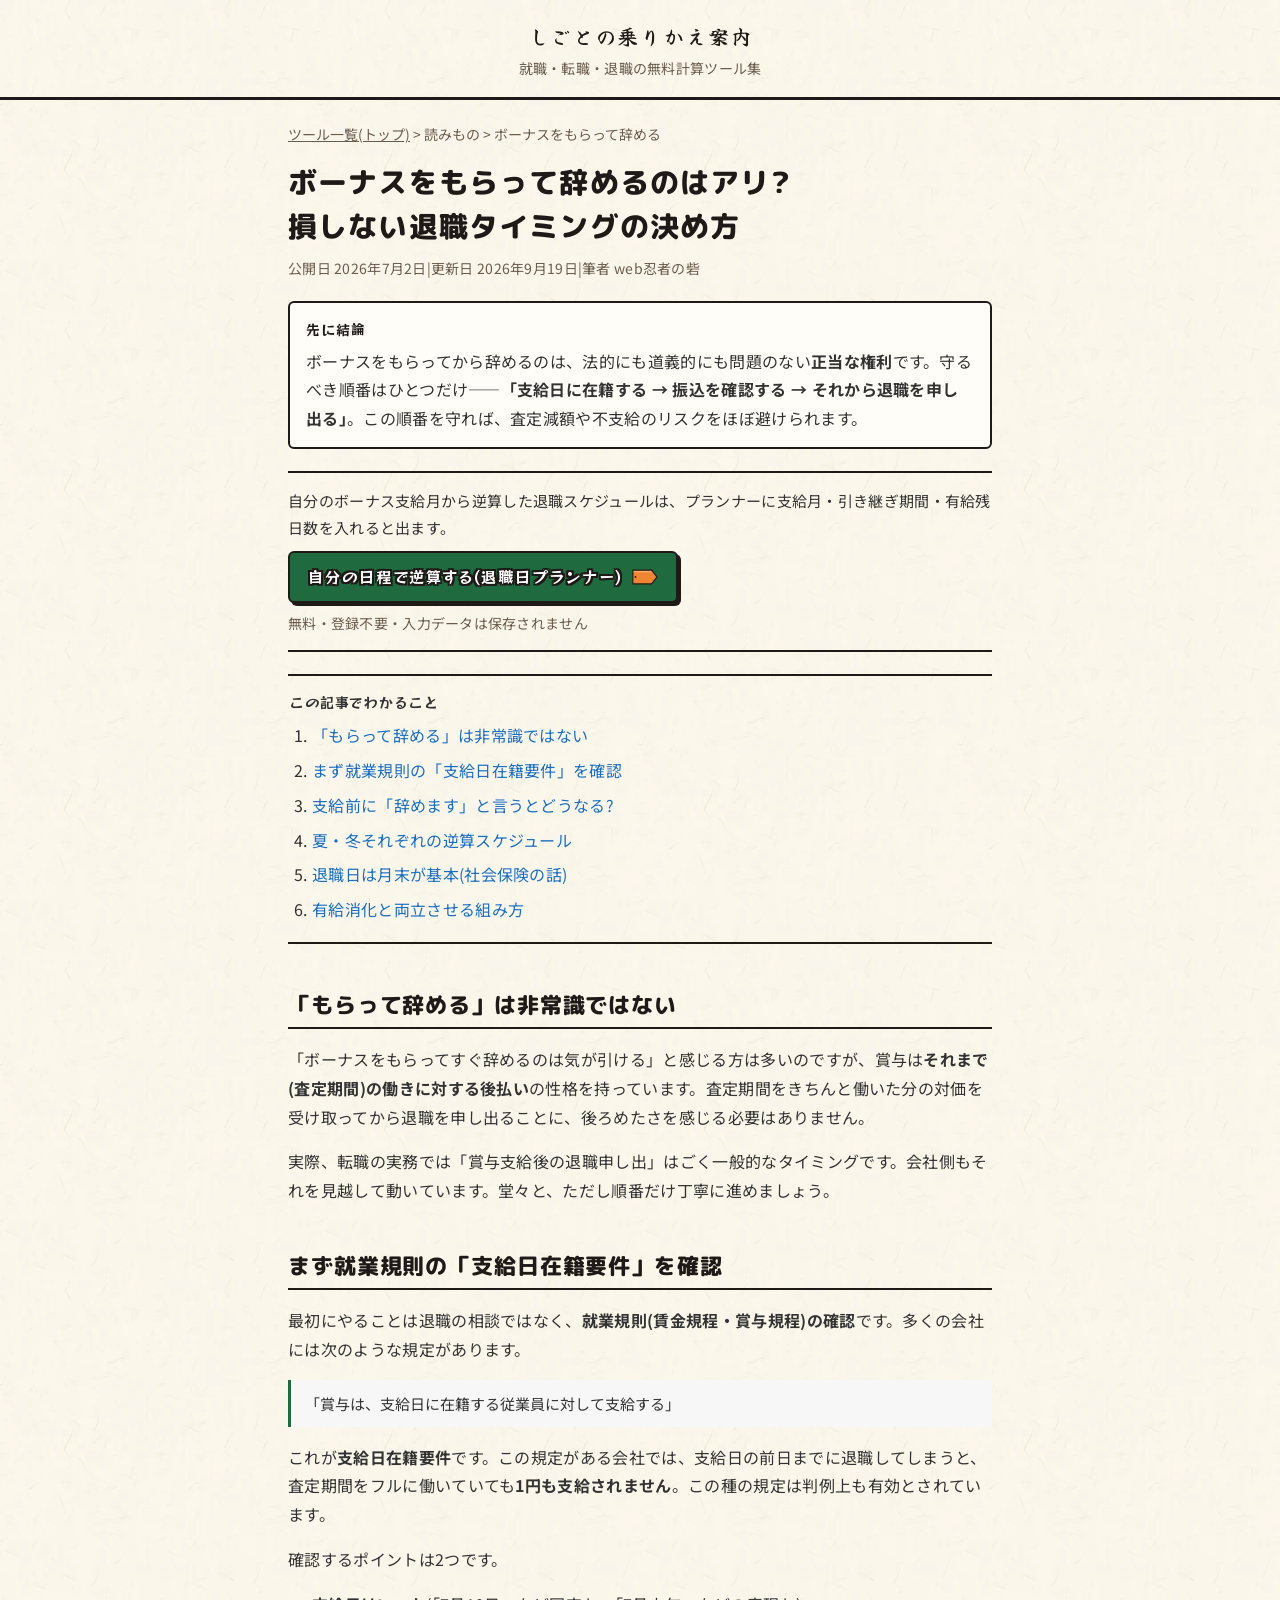
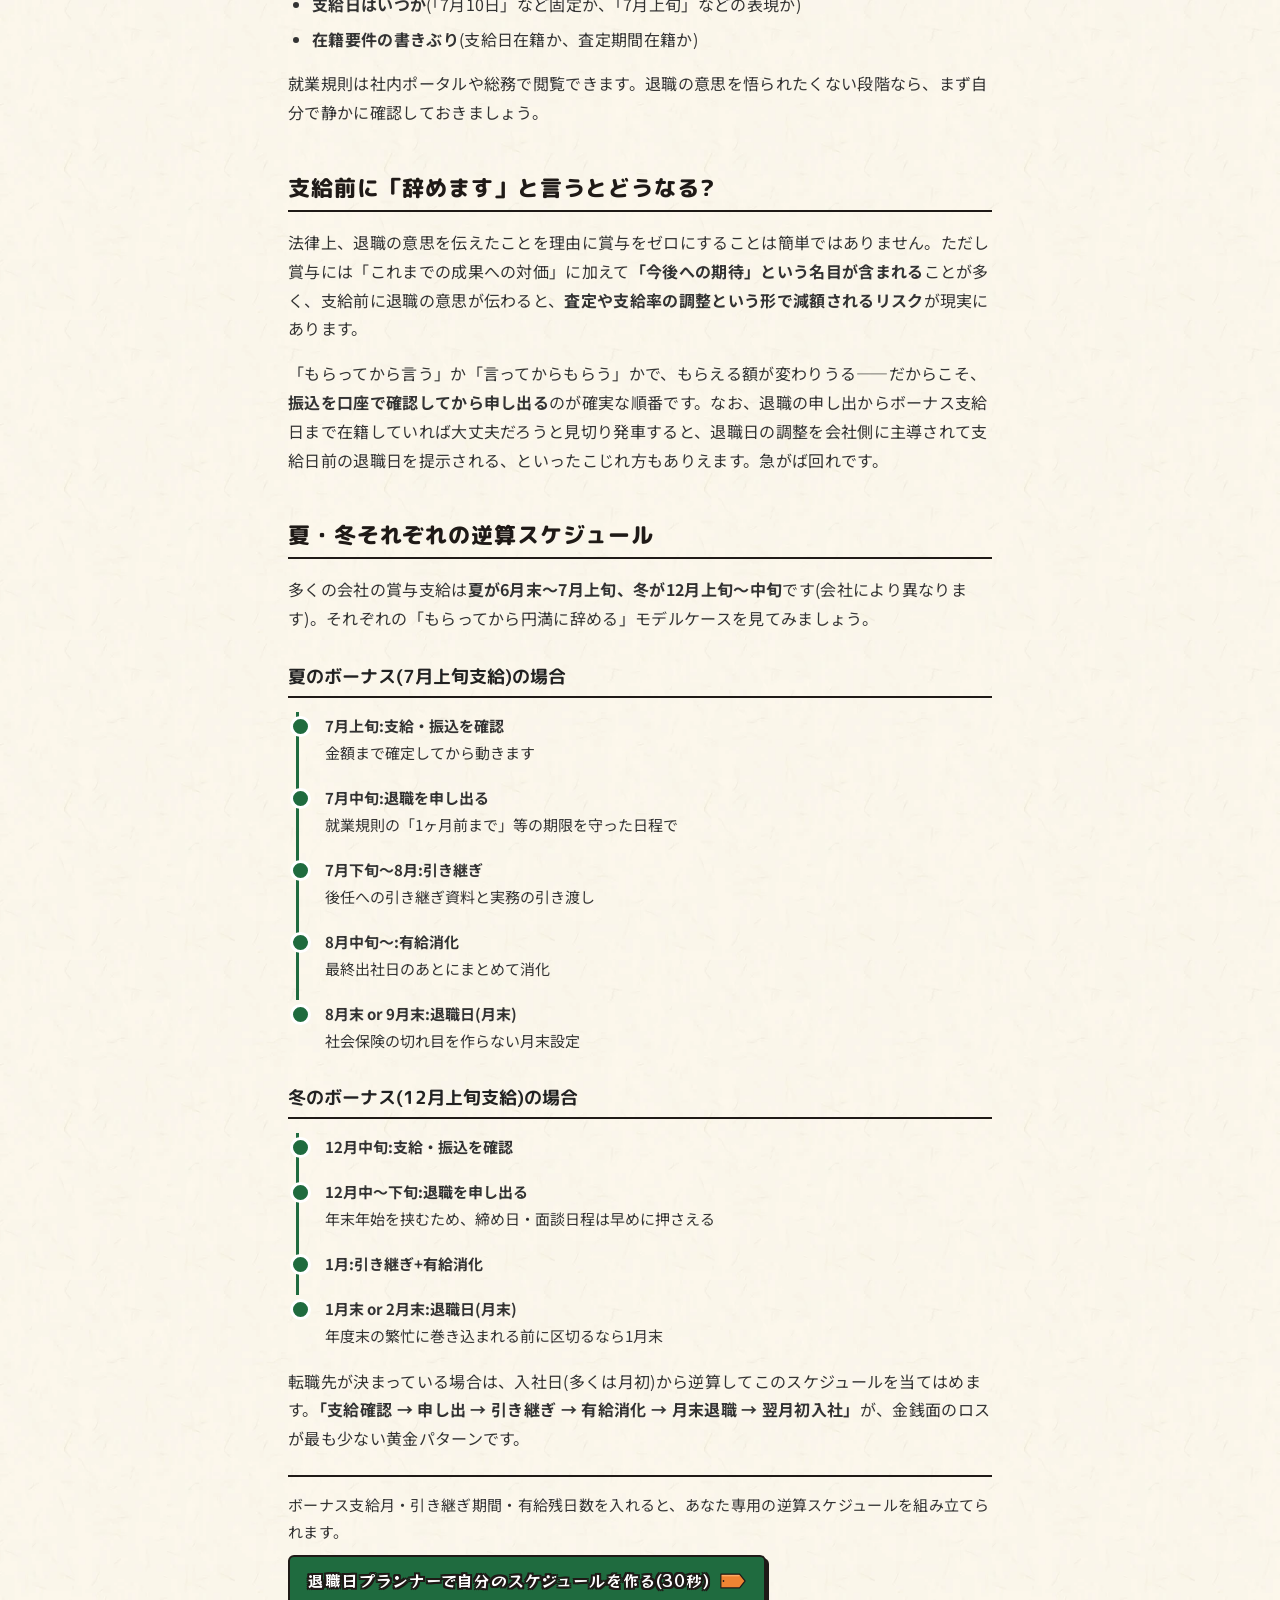
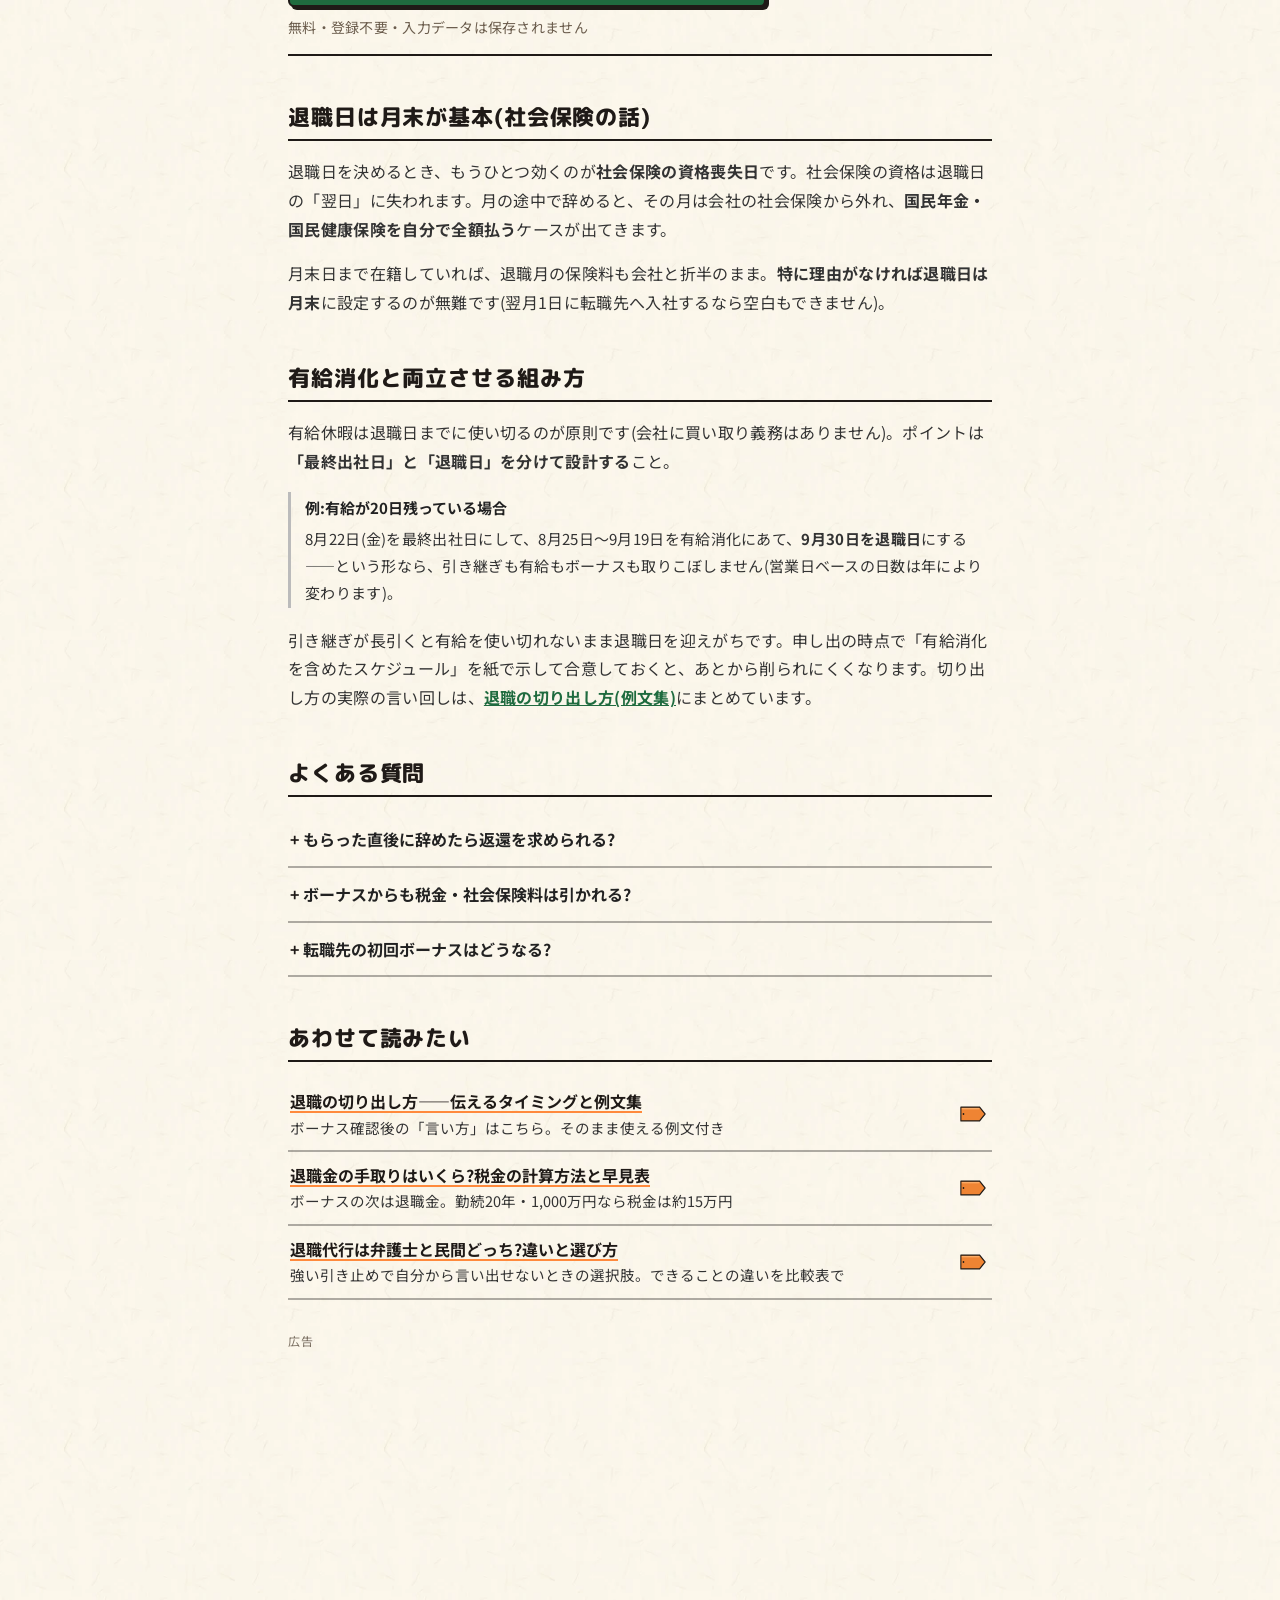
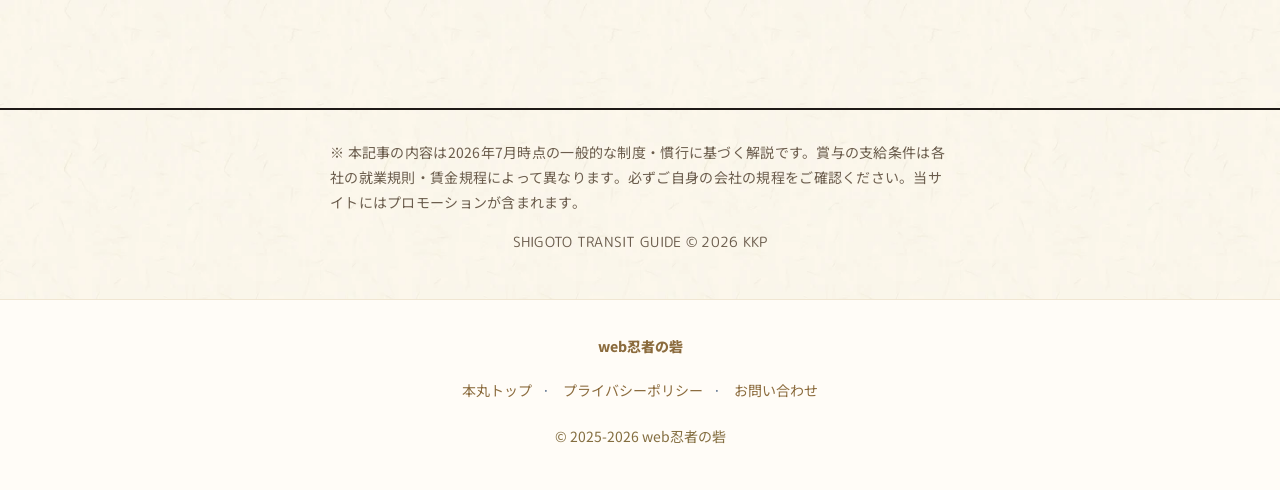
==== commit a7a57978: "共通フッターのリンクを押しやすく（上下に余白・高さ48px） Co-Authored-By: Claude Opus 5.5 <noreply@anthropic.com>" ====
--- a/articles/bonus-moratte-yameru.html
+++ b/articles/bonus-moratte-yameru.html
@@ -69,8 +69,8 @@
 <!-- D4_KIT_START（scripts/apply_article_style.py が書く。手で直さない） -->
 <link href="https://fonts.googleapis.com/css2?family=Yuji+Syuku&family=RocknRoll+One&display=swap&text=%28%290123456789%3F%E3%80%8C%E3%80%8D%E3%81%82%E3%81%84%E3%81%86%E3%81%88%E3%81%8B%E3%81%8C%E3%81%8F%E3%81%93%E3%81%94%E3%81%95%E3%81%97%E3%81%99%E3%81%9A%E3%81%9B%E3%81%9D%E3%81%9E%E3%81%9F%E3%81%A3%E3%81%A6%E3%81%A7%E3%81%A8%E3%81%A9%E3%81%AA%E3%81%AB%E3%81%AE%E3%81%AF%E3%81%BE%E3%81%BF%E3%82%81%E3%82%82%E3%82%88%E3%82%89%E3%82%8A%E3%82%8B%E3%82%8C%E3%82%8F%E3%82%92%E3%82%A2%E3%82%A4%E3%82%B0%E3%82%B1%E3%82%B8%E3%82%B9%E3%82%BF%E3%83%8A%E3%83%97%E3%83%9C%E3%83%9F%E3%83%A5%E3%83%A9%E3%83%AA%E3%83%AB%E3%83%B3%E3%83%BB%E3%83%BC%E4%B8%A1%E4%B9%97%E4%BA%8B%E4%BB%B6%E4%BC%9A%E4%BD%9C%E4%BF%9D%E5%85%88%E5%86%85%E5%86%AC%E5%88%86%E5%89%87%E5%89%8D%E5%8C%96%E5%95%8F%E5%9C%A8%E5%9F%BA%E5%A4%8F%E5%B0%B1%E5%B8%B8%E6%90%8D%E6%94%AF%E6%96%B9%E6%97%A5%E6%9C%88%E6%9C%89%E6%9C%AB%E6%9C%AC%E6%A1%88%E6%A5%AD%E6%B1%BA%E6%B6%88%E7%A2%BA%E7%A4%BE%E7%A7%92%E7%A8%8B%E7%AB%8B%E7%AE%97%E7%B1%8D%E7%B5%84%E7%B5%90%E7%B5%A6%E8%81%B7%E8%87%AA%E8%A6%81%E8%A6%8F%E8%A8%80%E8%A8%98%E8%A9%B1%E8%AA%8D%E8%AA%AD%E8%AB%96%E8%AD%98%E8%B3%AA%E8%BE%9E%E9%80%80%E9%80%86%E9%99%BA%E9%9D%9E" rel="stylesheet">
 <!-- 共通部品 D4（kkp-kit を kit/ にコピーしたもの。中は手で直さず kkp-kit 側で直して sync.sh） -->
-<link rel="stylesheet" href="/kit/kit.css?v=a52d595">
-<script src="/kit/kit.js?v=a52d595" defer></script>
+<link rel="stylesheet" href="/kit/kit.css?v=afa429f">
+<script src="/kit/kit.js?v=afa429f" defer></script>
 <!-- D4_KIT_END -->
 <style>
 /* ===== 記事共通テンプレ(articles/共通。変更時は5記事すべて揃えること。正本は scripts/article_style.css → scripts/apply_article_style.py で5記事へ反映) ===== */
@@ -366,9 +366,9 @@
 <footer style="text-align:center;padding:2rem 1rem 2.5rem;font-size:.875rem;color:#607490;line-height:2;border-top:1px solid #f0e6d2;margin-top:0;background:#fffcf7;">
   <div style="font-weight:800;color:#8b6b3d;font-size:.875rem;margin-bottom:0.4rem;">web忍者の砦</div>
   <div>
-    <a href="https://kkpwebninja.com/" target="_blank" rel="noopener" style="color:#8b6b3d;text-decoration:none;margin:0 0.5rem;">本丸トップ</a>·
-    <a href="https://privacypolicy.kkpwebninja.com/" target="_blank" rel="noopener" style="color:#8b6b3d;text-decoration:none;margin:0 0.5rem;">プライバシーポリシー</a>·
-    <a href="https://kkpwebninja.com/otoiawase" target="_blank" rel="noopener" style="color:#8b6b3d;text-decoration:none;margin:0 0.5rem;">お問い合わせ</a>
+    <a href="https://kkpwebninja.com/" target="_blank" rel="noopener" style="display:inline-block;padding:10px 2px;color:#8b6b3d;text-decoration:none;margin:0 0.5rem;">本丸トップ</a>·
+    <a href="https://privacypolicy.kkpwebninja.com/" target="_blank" rel="noopener" style="display:inline-block;padding:10px 2px;color:#8b6b3d;text-decoration:none;margin:0 0.5rem;">プライバシーポリシー</a>·
+    <a href="https://kkpwebninja.com/otoiawase" target="_blank" rel="noopener" style="display:inline-block;padding:10px 2px;color:#8b6b3d;text-decoration:none;margin:0 0.5rem;">お問い合わせ</a>
   </div>
   <div style="margin-top:0.5rem;color:#846e40;">© 2025-2026 web忍者の砦</div>
 </footer>
--- a/kit/kit.css
+++ b/kit/kit.css
@@ -38,7 +38,7 @@
 .k-btn{display:inline-flex;align-items:center;justify-content:center;font-family:var(--k-bold);font-weight:400;letter-spacing:.04em;line-height:1.2;font-feature-settings:"palt" 1;text-decoration:none;cursor:pointer;transition:transform .08s,box-shadow .08s,filter .08s,background .15s;-webkit-tap-highlight-color:transparent}
 /* 主ボタン: 2026-11-09 ユーザー承認で全サイト「平らなオレンジ＋墨の枠」に統一（木目の板はやめた。10/30の配色調査・ワードウルフ等5サイトの試しを kit に取り込み）。色は --k-btn-main（既定 #f26a1b） */
 :root{--k-btn-main:#f26a1b;--k-navy:#2b3768}
-.k-btn-main{position:relative;min-height:56px;padding:0 22px;border:3px solid var(--k-sumi);border-radius:14px;background:var(--k-btn-main);color:#fff;font-size:17px;text-shadow:var(--k-outline);filter:drop-shadow(4px 4px 0 var(--k-sumi));white-space:nowrap}
+.k-btn-main{position:relative;min-height:56px;padding:0 22px;border:3px solid var(--k-sumi);border-radius:14px;background:var(--k-btn-main);color:#fff;font-size:17px;text-shadow:0 1px 0 var(--k-sumi),1px 0 0 var(--k-sumi),0 -1px 0 var(--k-sumi),-1px 0 0 var(--k-sumi);filter:drop-shadow(4px 4px 0 var(--k-sumi));white-space:nowrap}
 .k-btn-main:hover,.k-btn-main:disabled,.k-btn-main[disabled]{background:var(--k-btn-main)}
 .k-btn-main::after{content:"";position:absolute;inset:0;border-radius:11px;pointer-events:none;background:linear-gradient(110deg,transparent 38%,rgba(255,255,255,.45) 50%,transparent 62%) no-repeat;background-size:260% 100%;background-position:120% 0;transition:background-position .7s ease}
 .k-btn-main:hover::after,.k-btn-main:focus-visible::after{background-position:-20% 0}
@@ -501,7 +501,7 @@
 .k-view-open{display:flex;flex-wrap:wrap;align-items:center;gap:8px 10px}
 .k-view-open>.k-btn{min-height:44px;padding:0 14px;font-size:15px;box-shadow:var(--k-sh-s)}
 .k-view-open>.k-seg{flex:none}
-.k-view-open>.k-seg>button{min-height:44px;padding:4px 10px;font-size:14px}
+.k-view-open>.k-seg>button{min-width:44px;min-height:44px;padding:4px 10px;font-size:14px}
 .k-view-open>p{flex:1 1 260px;margin:0;font-size:14px;line-height:1.5;color:var(--k-text-2)}
 .k-view-open>.k-vo-msg{flex-basis:100%;color:var(--k-shu);font-weight:700}
 .k-view-open .k-vo-color{flex-direction:row;gap:6px}
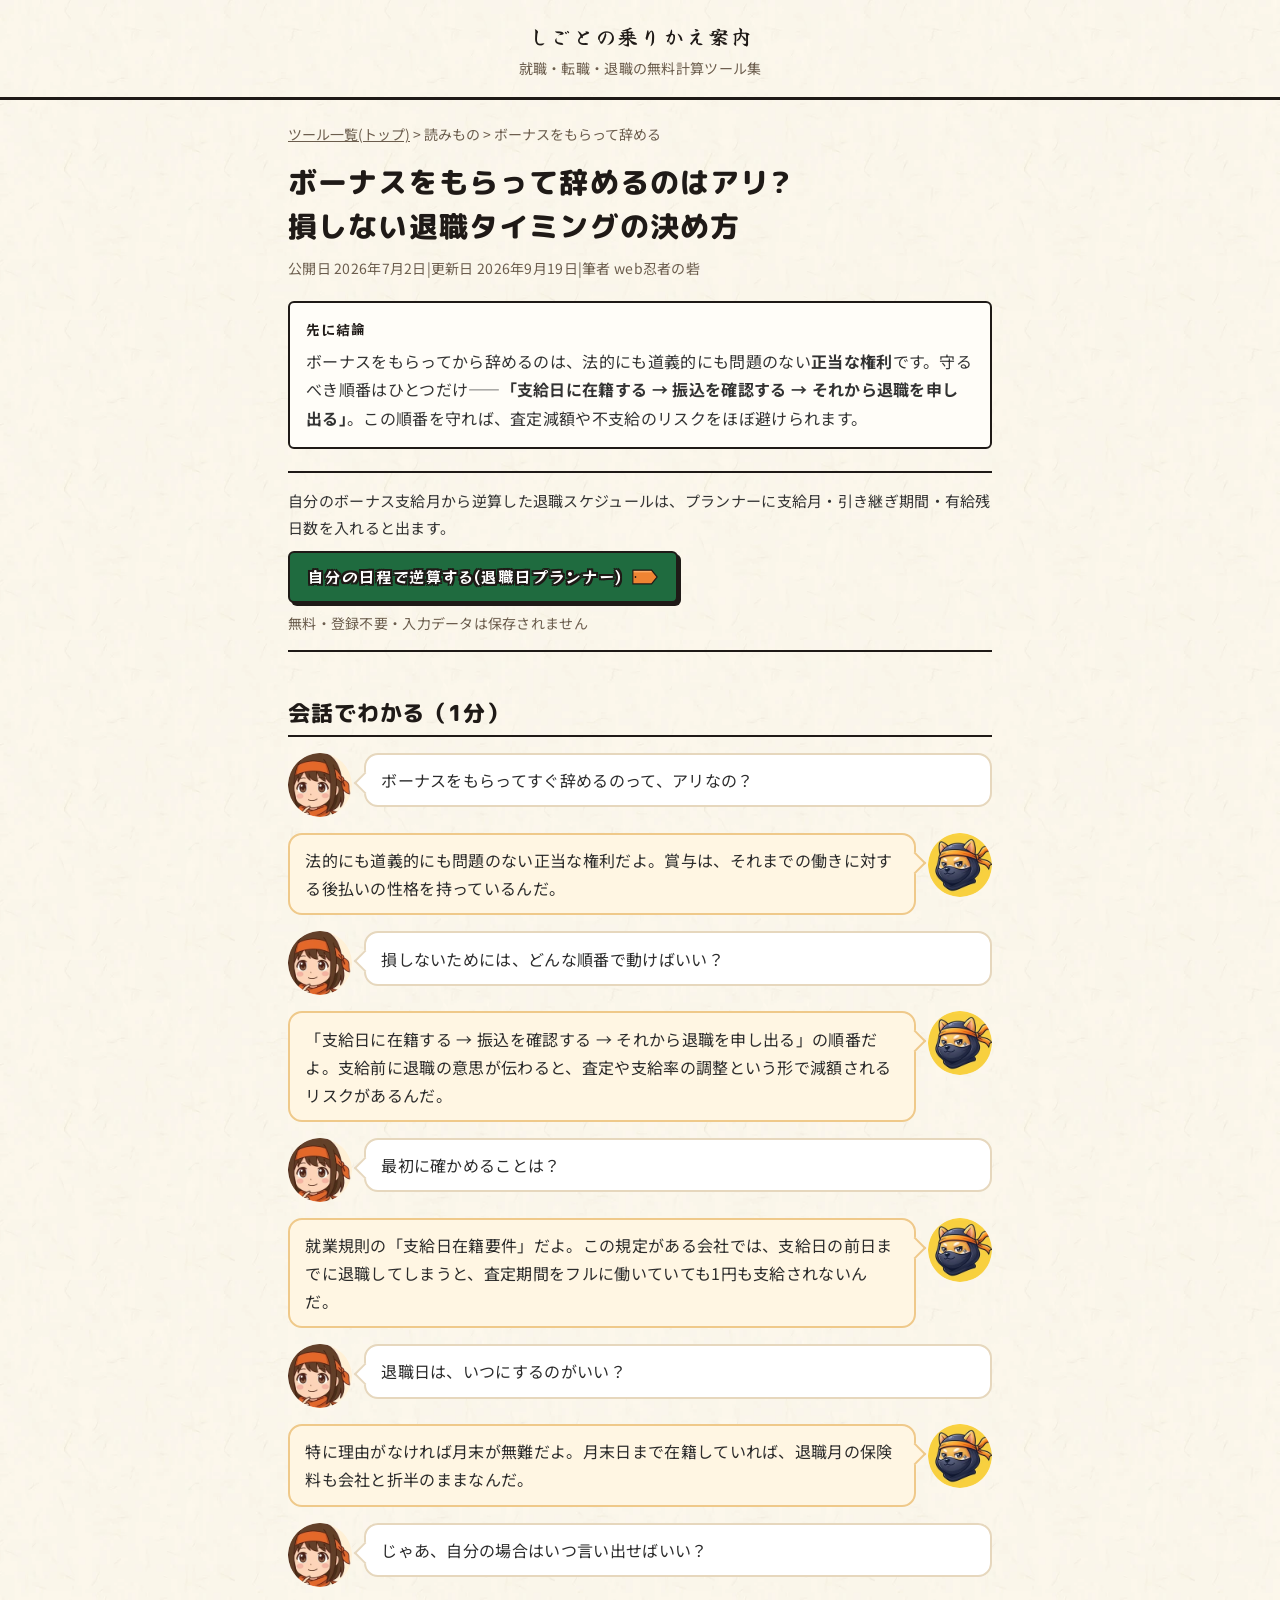
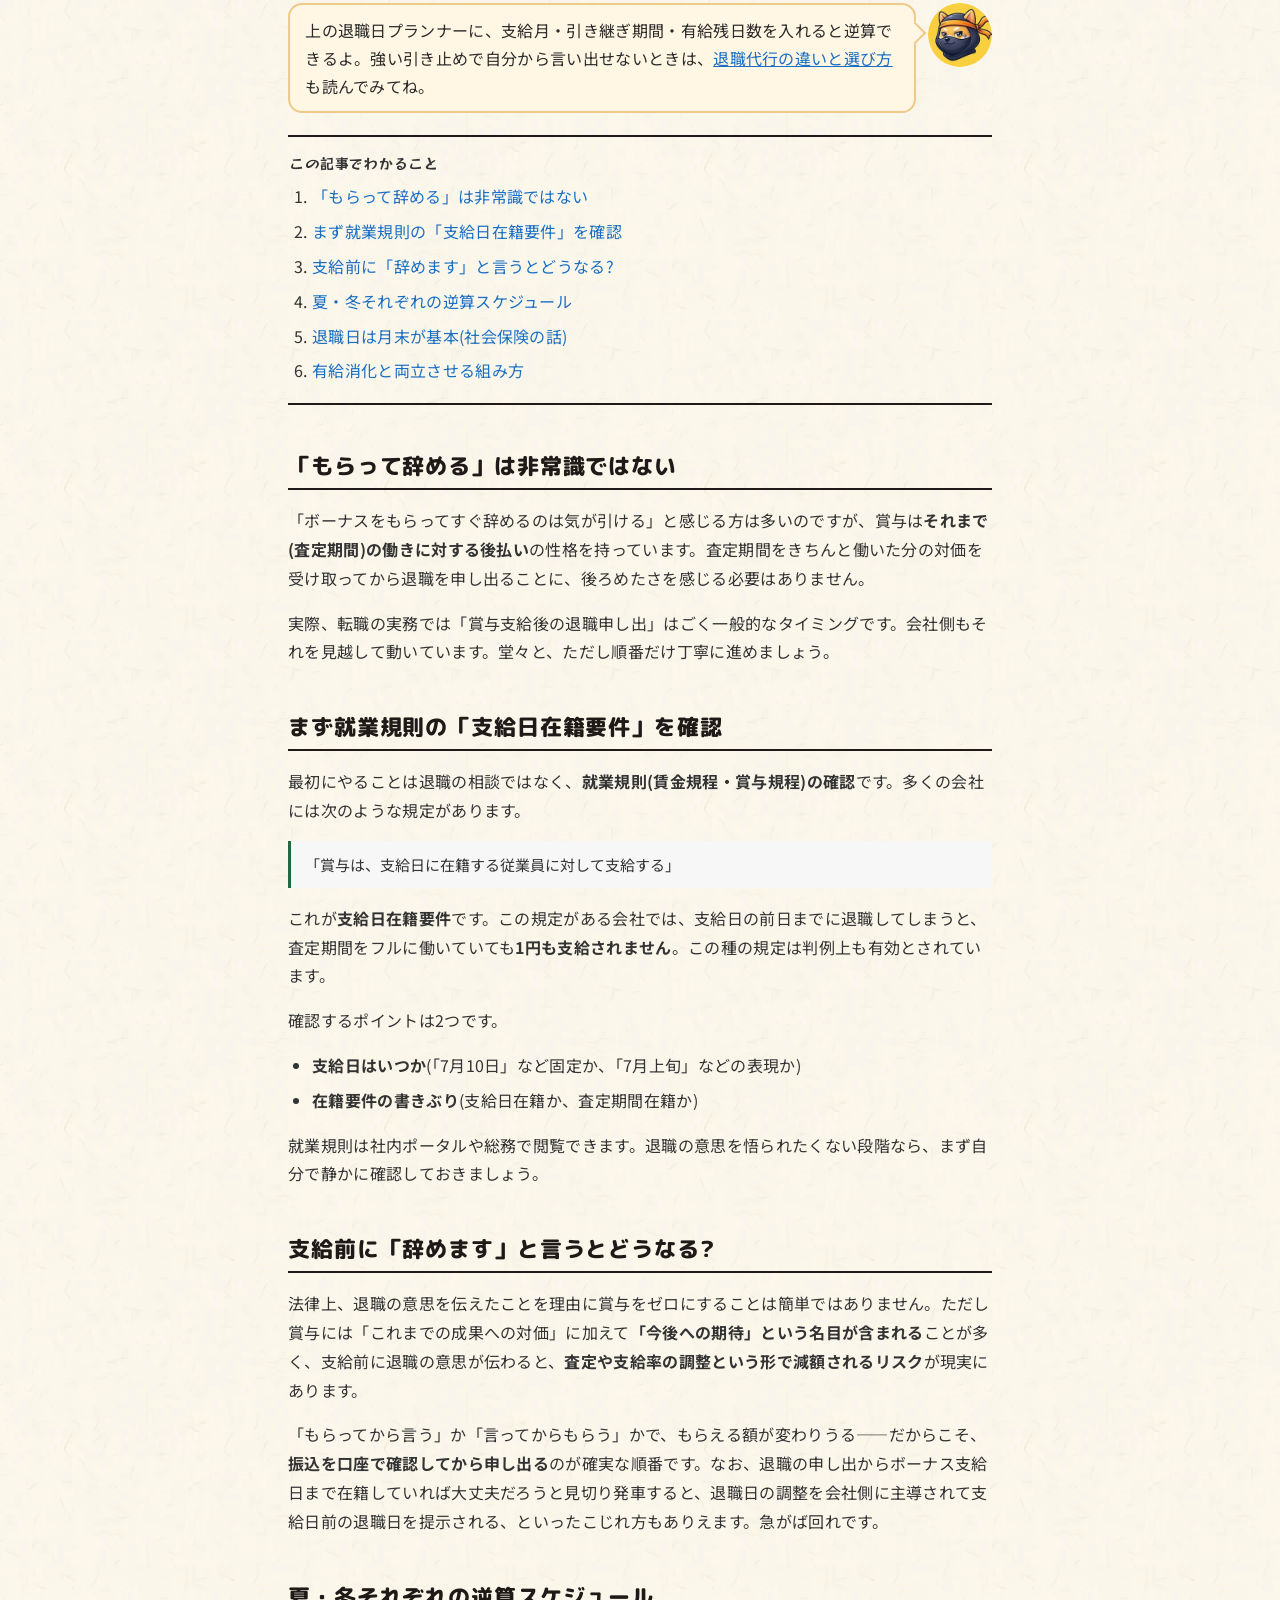
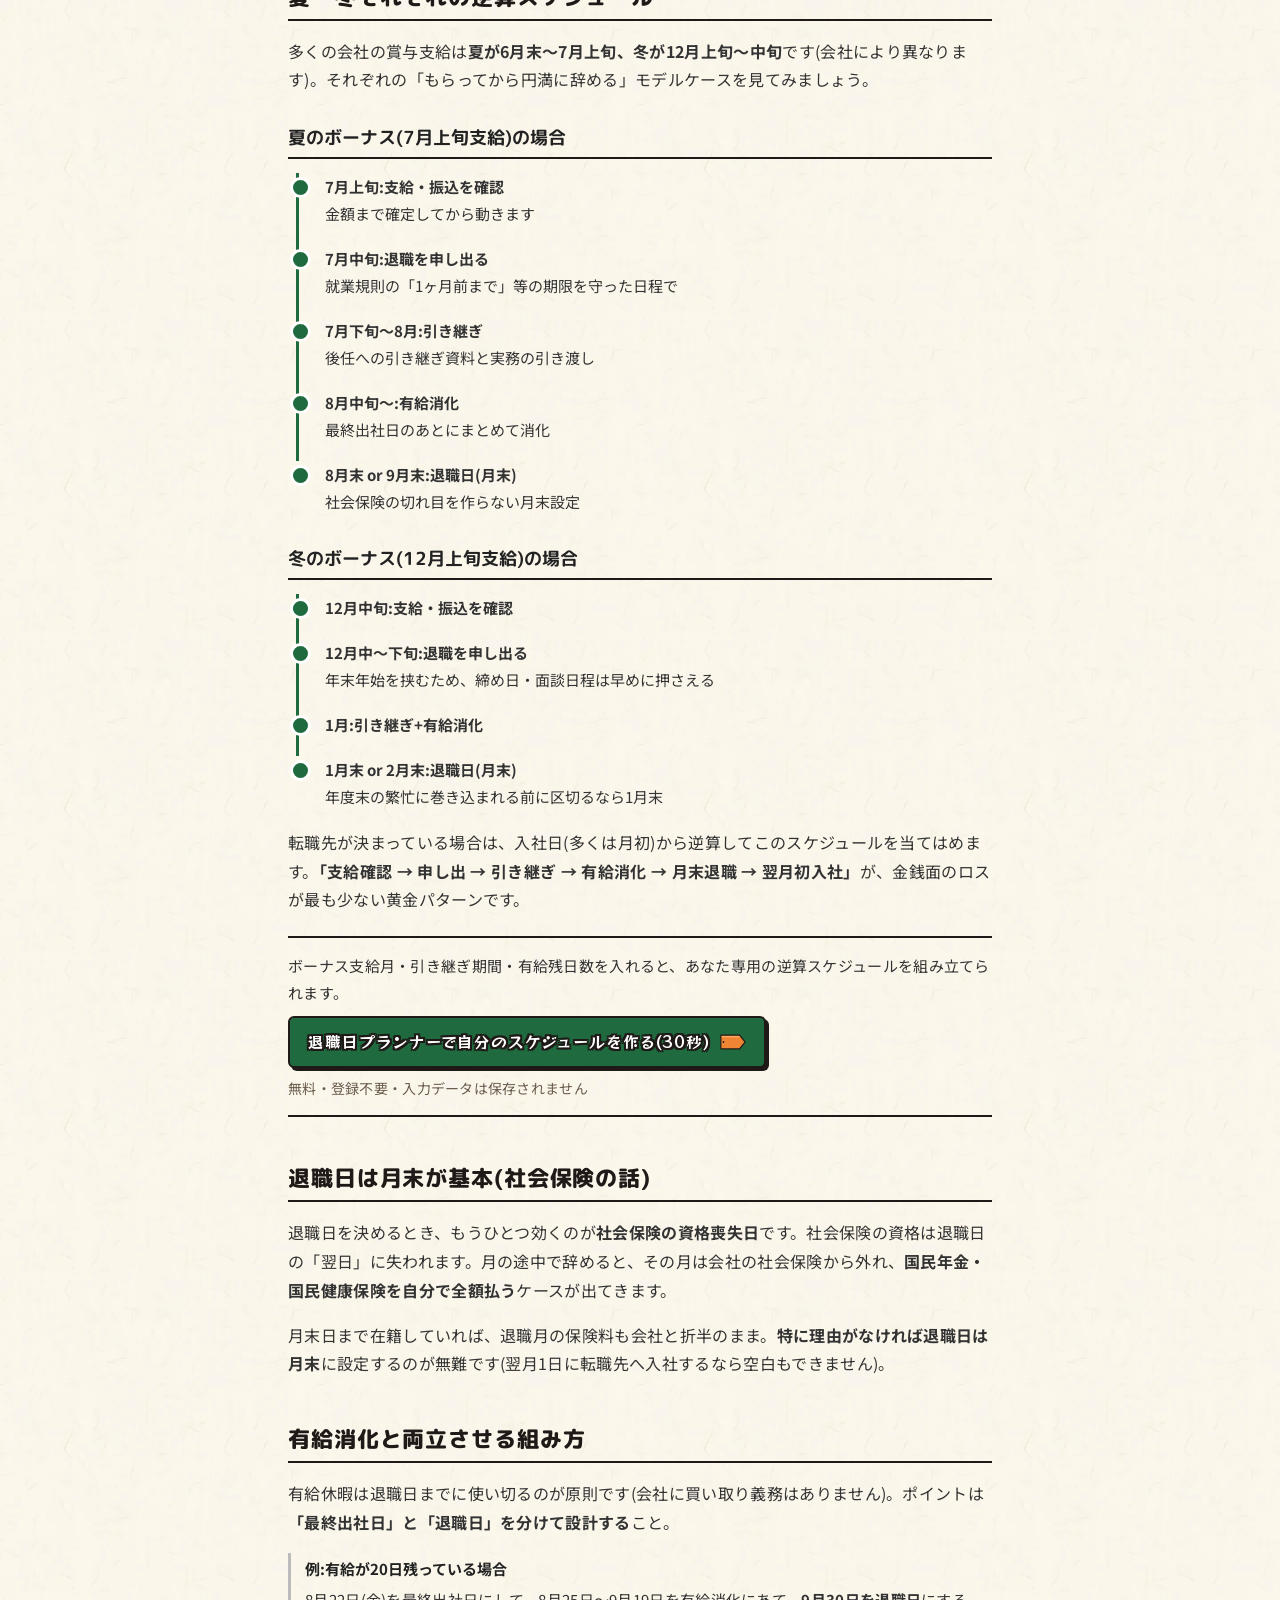
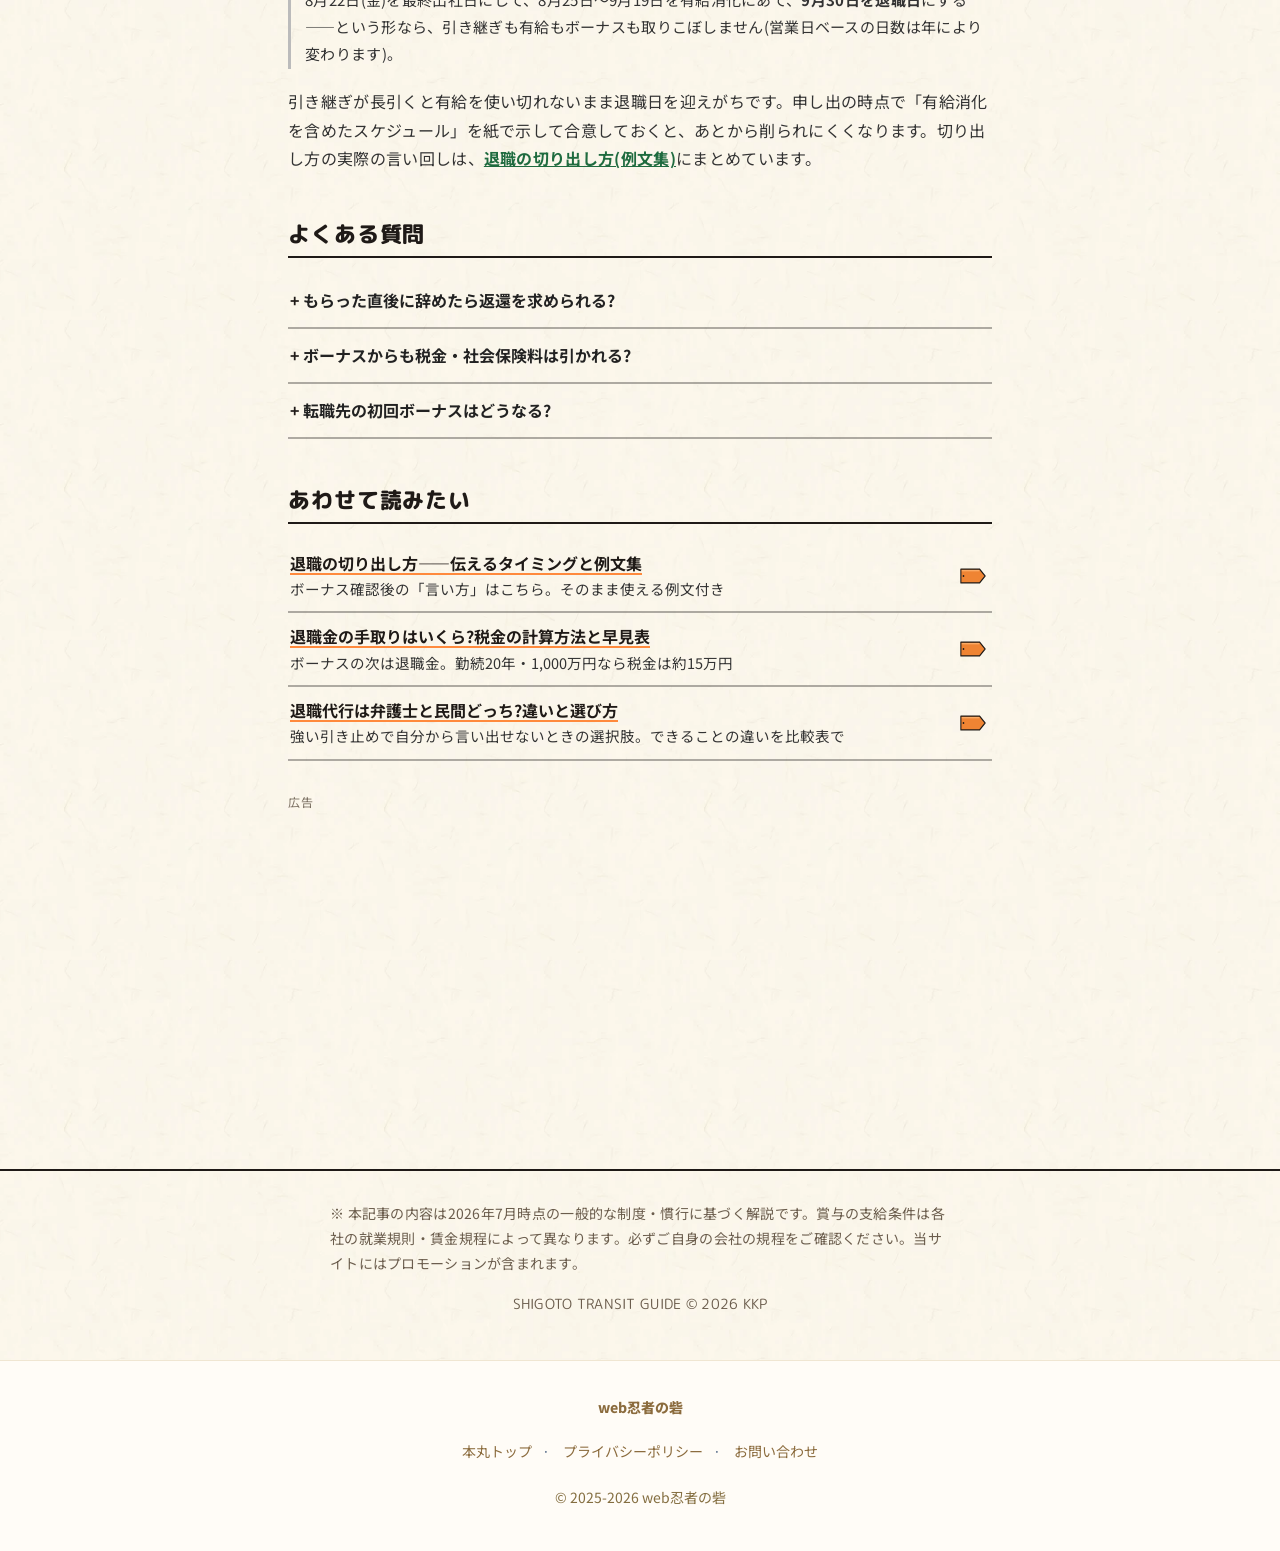
==== commit c4c9785f: "退職まわりの4記事に「会話でわかる（1分）」を追加・共通部品を6f47ed7へ - 退職代行は弁護士と民間どっち／退職代行の後悔／ボーナスをもらって辞める／退職の切り出し方 - 会話の中身は各記事の本" ====
--- a/articles/bonus-moratte-yameru.html
+++ b/articles/bonus-moratte-yameru.html
@@ -67,10 +67,10 @@
 <link rel="preconnect" href="https://fonts.gstatic.com" crossorigin>
 <link href="https://fonts.googleapis.com/css2?family=M+PLUS+Rounded+1c:wght@500;700;800&family=Noto+Sans+JP:wght@400;500;700&display=swap" rel="stylesheet">
 <!-- D4_KIT_START（scripts/apply_article_style.py が書く。手で直さない） -->
-<link href="https://fonts.googleapis.com/css2?family=Yuji+Syuku&family=RocknRoll+One&display=swap&text=%28%290123456789%3F%E3%80%8C%E3%80%8D%E3%81%82%E3%81%84%E3%81%86%E3%81%88%E3%81%8B%E3%81%8C%E3%81%8F%E3%81%93%E3%81%94%E3%81%95%E3%81%97%E3%81%99%E3%81%9A%E3%81%9B%E3%81%9D%E3%81%9E%E3%81%9F%E3%81%A3%E3%81%A6%E3%81%A7%E3%81%A8%E3%81%A9%E3%81%AA%E3%81%AB%E3%81%AE%E3%81%AF%E3%81%BE%E3%81%BF%E3%82%81%E3%82%82%E3%82%88%E3%82%89%E3%82%8A%E3%82%8B%E3%82%8C%E3%82%8F%E3%82%92%E3%82%A2%E3%82%A4%E3%82%B0%E3%82%B1%E3%82%B8%E3%82%B9%E3%82%BF%E3%83%8A%E3%83%97%E3%83%9C%E3%83%9F%E3%83%A5%E3%83%A9%E3%83%AA%E3%83%AB%E3%83%B3%E3%83%BB%E3%83%BC%E4%B8%A1%E4%B9%97%E4%BA%8B%E4%BB%B6%E4%BC%9A%E4%BD%9C%E4%BF%9D%E5%85%88%E5%86%85%E5%86%AC%E5%88%86%E5%89%87%E5%89%8D%E5%8C%96%E5%95%8F%E5%9C%A8%E5%9F%BA%E5%A4%8F%E5%B0%B1%E5%B8%B8%E6%90%8D%E6%94%AF%E6%96%B9%E6%97%A5%E6%9C%88%E6%9C%89%E6%9C%AB%E6%9C%AC%E6%A1%88%E6%A5%AD%E6%B1%BA%E6%B6%88%E7%A2%BA%E7%A4%BE%E7%A7%92%E7%A8%8B%E7%AB%8B%E7%AE%97%E7%B1%8D%E7%B5%84%E7%B5%90%E7%B5%A6%E8%81%B7%E8%87%AA%E8%A6%81%E8%A6%8F%E8%A8%80%E8%A8%98%E8%A9%B1%E8%AA%8D%E8%AA%AD%E8%AB%96%E8%AD%98%E8%B3%AA%E8%BE%9E%E9%80%80%E9%80%86%E9%99%BA%E9%9D%9E" rel="stylesheet">
+<link href="https://fonts.googleapis.com/css2?family=Yuji+Syuku&family=RocknRoll+One&display=swap&text=%28%290123456789%3F%E3%80%8C%E3%80%8D%E3%81%82%E3%81%84%E3%81%86%E3%81%88%E3%81%8B%E3%81%8C%E3%81%8F%E3%81%93%E3%81%94%E3%81%95%E3%81%97%E3%81%99%E3%81%9A%E3%81%9B%E3%81%9D%E3%81%9E%E3%81%9F%E3%81%A3%E3%81%A6%E3%81%A7%E3%81%A8%E3%81%A9%E3%81%AA%E3%81%AB%E3%81%AE%E3%81%AF%E3%81%BE%E3%81%BF%E3%82%81%E3%82%82%E3%82%88%E3%82%89%E3%82%8A%E3%82%8B%E3%82%8C%E3%82%8F%E3%82%92%E3%82%A2%E3%82%A4%E3%82%B0%E3%82%B1%E3%82%B8%E3%82%B9%E3%82%BF%E3%83%8A%E3%83%97%E3%83%9C%E3%83%9F%E3%83%A5%E3%83%A9%E3%83%AA%E3%83%AB%E3%83%B3%E3%83%BB%E3%83%BC%E4%B8%A1%E4%B9%97%E4%BA%8B%E4%BB%B6%E4%BC%9A%E4%BD%9C%E4%BF%9D%E5%85%88%E5%86%85%E5%86%AC%E5%88%86%E5%89%87%E5%89%8D%E5%8C%96%E5%95%8F%E5%9C%A8%E5%9F%BA%E5%A4%8F%E5%B0%B1%E5%B8%B8%E6%90%8D%E6%94%AF%E6%96%B9%E6%97%A5%E6%9C%88%E6%9C%89%E6%9C%AB%E6%9C%AC%E6%A1%88%E6%A5%AD%E6%B1%BA%E6%B6%88%E7%A2%BA%E7%A4%BE%E7%A7%92%E7%A8%8B%E7%AB%8B%E7%AE%97%E7%B1%8D%E7%B5%84%E7%B5%90%E7%B5%A6%E8%81%B7%E8%87%AA%E8%A6%81%E8%A6%8F%E8%A8%80%E8%A8%98%E8%A9%B1%E8%AA%8D%E8%AA%AD%E8%AB%96%E8%AD%98%E8%B3%AA%E8%BE%9E%E9%80%80%E9%80%86%E9%99%BA%E9%9D%9E%EF%BC%88%EF%BC%89" rel="stylesheet">
 <!-- 共通部品 D4（kkp-kit を kit/ にコピーしたもの。中は手で直さず kkp-kit 側で直して sync.sh） -->
-<link rel="stylesheet" href="/kit/kit.css?v=afa429f">
-<script src="/kit/kit.js?v=afa429f" defer></script>
+<link rel="stylesheet" href="/kit/kit.css?v=6f47ed7">
+<script src="/kit/kit.js?v=6f47ed7" defer></script>
 <!-- D4_KIT_END -->
 <style>
 /* ===== 記事共通テンプレ(articles/共通。変更時は5記事すべて揃えること。正本は scripts/article_style.css → scripts/apply_article_style.py で5記事へ反映) ===== */
@@ -254,6 +254,19 @@
   <p class="free">無料・登録不要・入力データは保存されません</p>
 </div>
 
+<section class="k-talks"><h2>会話でわかる（1分）</h2>
+<div class="k-talk q"><img src="/kit/img/k-ava-girl.webp" width="64" height="64" alt="" loading="lazy"><p>ボーナスをもらってすぐ辞めるのって、アリなの？</p></div>
+<div class="k-talk a"><img src="/kit/img/k-ava-ninja.webp" width="64" height="64" alt="" loading="lazy"><p>法的にも道義的にも問題のない正当な権利だよ。賞与は、それまでの働きに対する後払いの性格を持っているんだ。</p></div>
+<div class="k-talk q"><img src="/kit/img/k-ava-girl.webp" width="64" height="64" alt="" loading="lazy"><p>損しないためには、どんな順番で動けばいい？</p></div>
+<div class="k-talk a"><img src="/kit/img/k-ava-ninja.webp" width="64" height="64" alt="" loading="lazy"><p>「支給日に在籍する → 振込を確認する → それから退職を申し出る」の順番だよ。支給前に退職の意思が伝わると、査定や支給率の調整という形で減額されるリスクがあるんだ。</p></div>
+<div class="k-talk q"><img src="/kit/img/k-ava-girl.webp" width="64" height="64" alt="" loading="lazy"><p>最初に確かめることは？</p></div>
+<div class="k-talk a"><img src="/kit/img/k-ava-ninja.webp" width="64" height="64" alt="" loading="lazy"><p>就業規則の「支給日在籍要件」だよ。この規定がある会社では、支給日の前日までに退職してしまうと、査定期間をフルに働いていても1円も支給されないんだ。</p></div>
+<div class="k-talk q"><img src="/kit/img/k-ava-girl.webp" width="64" height="64" alt="" loading="lazy"><p>退職日は、いつにするのがいい？</p></div>
+<div class="k-talk a"><img src="/kit/img/k-ava-ninja.webp" width="64" height="64" alt="" loading="lazy"><p>特に理由がなければ月末が無難だよ。月末日まで在籍していれば、退職月の保険料も会社と折半のままなんだ。</p></div>
+<div class="k-talk q"><img src="/kit/img/k-ava-girl.webp" width="64" height="64" alt="" loading="lazy"><p>じゃあ、自分の場合はいつ言い出せばいい？</p></div>
+<div class="k-talk a"><img src="/kit/img/k-ava-ninja.webp" width="64" height="64" alt="" loading="lazy"><p>上の退職日プランナーに、支給月・引き継ぎ期間・有給残日数を入れると逆算できるよ。強い引き止めで自分から言い出せないときは、<a href="/articles/taishoku-daiko-bengoshi">退職代行の違いと選び方</a>も読んでみてね。</p></div>
+</section>
+
 <div class="toc">
   <b>この記事でわかること</b>
   <ol>
--- a/kit/kit.css
+++ b/kit/kit.css
@@ -731,3 +731,40 @@
 .k-map-br>a{display:flex;align-items:center;min-height:44px;padding:2px 0;border-bottom:1px dashed var(--k-line-soft);font-size:15px;line-height:1.35;overflow-wrap:anywhere}
 .k-map-br>a:last-child{border-bottom:0}
 .k-map-br>a.k-link::after{width:18px;height:12px}
+
+/* ===== 読み物の挿し絵と会話（2026-11-15）=====
+   絵は img/chara3/（一覧.md）から、使うサイトの img/ へコピーして使う。
+   .k-say  絵＋ひとこと     <div class="k-say"><img src="/img/girl-smile.webp" width="240" height="265" alt=""><p>ひとこと</p></div>
+   .k-ask  読んでいる人の声  <p class="k-ask"><span>読んでいる人</span>問い</p>（すぐ下に .k-say を置くと会話になる）
+   .k-chat 会話だけで要点が分かるまとまり（.k-ask と .k-say を交互に入れる箱）
+   .k-fig  場面の挿し絵      <figure class="k-fig"><img src="/img/scene-kinko.webp" width="760" height="425" alt="何の絵か"></figure> */
+.k-say{display:flex;align-items:flex-end;gap:10px;margin:1rem 0 1.1rem}
+.k-say img{flex:0 0 auto;width:84px;height:auto}
+.k-say p{position:relative;flex:1 1 auto;margin:0 0 10px;padding:.7rem .9rem;border:2px solid var(--k-sumi,#2b2b2b);background:#fff;font-size:16.5px;font-weight:700;line-height:1.6}
+.k-say p::before{content:"";position:absolute;left:-9px;bottom:14px;width:14px;height:14px;background:#fff;border-left:2px solid var(--k-sumi,#2b2b2b);border-bottom:2px solid var(--k-sumi,#2b2b2b);transform:rotate(45deg)}
+.k-ask{position:relative;margin:1rem 0 0 auto;max-width:86%;width:fit-content;padding:.6rem .9rem;border:2px solid #cfc6b8;background:#fff6ea;font-size:16.5px;line-height:1.6}
+.k-ask span{display:block;font-size:13px;color:#5f5f5f;margin-bottom:.1rem}
+.k-ask::after{content:"";position:absolute;right:18px;bottom:-9px;width:14px;height:14px;background:#fff6ea;border-right:2px solid #cfc6b8;border-bottom:2px solid #cfc6b8;transform:rotate(45deg)}
+.k-ask + .k-say{margin-top:.5rem}
+.k-chat{border:2px solid var(--k-sumi,#2b2b2b);background:#fffdf8;padding:.2rem .9rem .6rem;margin:1rem 0 1.2rem}
+.k-fig{margin:.6rem 0 1rem}
+.k-fig img{display:block;width:100%;height:auto;max-width:560px;border:2px solid var(--k-sumi,#2b2b2b)}
+@media(min-width:600px){.k-say img{width:104px}.k-say p{font-size:17px}}
+@media print{.k-say,.k-ask,.k-chat,.k-fig{display:none}}
+
+/* ===== 会話でわかる（砦のブログと同じ形・2026-11-15）=====
+   女の子が聞いて、柴犬の忍者（書き手）が答える。会話だけ読んでも要点が分かるように4〜5組。最後の組は、次にやること（結果・収益のページ）につなぐ。
+   <section class="k-talks"><h2>会話でわかる（1分）</h2>
+     <div class="k-talk q"><img src="/kit/img/k-ava-girl.webp" width="64" height="64" alt="" loading="lazy"><p>問い</p></div>
+     <div class="k-talk a"><img src="/kit/img/k-ava-ninja.webp" width="64" height="64" alt="" loading="lazy"><p>答え</p></div>
+   </section>  （絵は飾りなので alt は空。img のパスは、そのサイトの kit/ の場所に合わせる） */
+.k-talks{margin:1.2rem 0 1.4rem}
+.k-talk{display:flex;align-items:flex-start;gap:12px;margin:1rem 0}
+.k-talk>img{flex:none;width:64px;height:64px;border-radius:50%;display:block}
+.k-talk>p{position:relative;flex:1;min-width:0;margin:0;background:#fff;border:2px solid #e6d7bd;border-radius:14px;padding:.7rem .95rem;font-size:16px;line-height:1.75;color:#2b2b2b;text-align:left}
+.k-talk>p::before{content:"";position:absolute;top:20px;left:-9px;width:14px;height:14px;background:inherit;border-left:2px solid #e6d7bd;border-bottom:2px solid #e6d7bd;transform:rotate(45deg)}
+.k-talk.a{flex-direction:row-reverse}
+.k-talk.a>p{background:#fff6e3;border-color:#efc98a}
+.k-talk.a>p::before{left:auto;right:-9px;border:0;border-right:2px solid #efc98a;border-top:2px solid #efc98a}
+@media(max-width:420px){.k-talk>img{width:52px;height:52px}}
+@media print{.k-talks{display:none}}
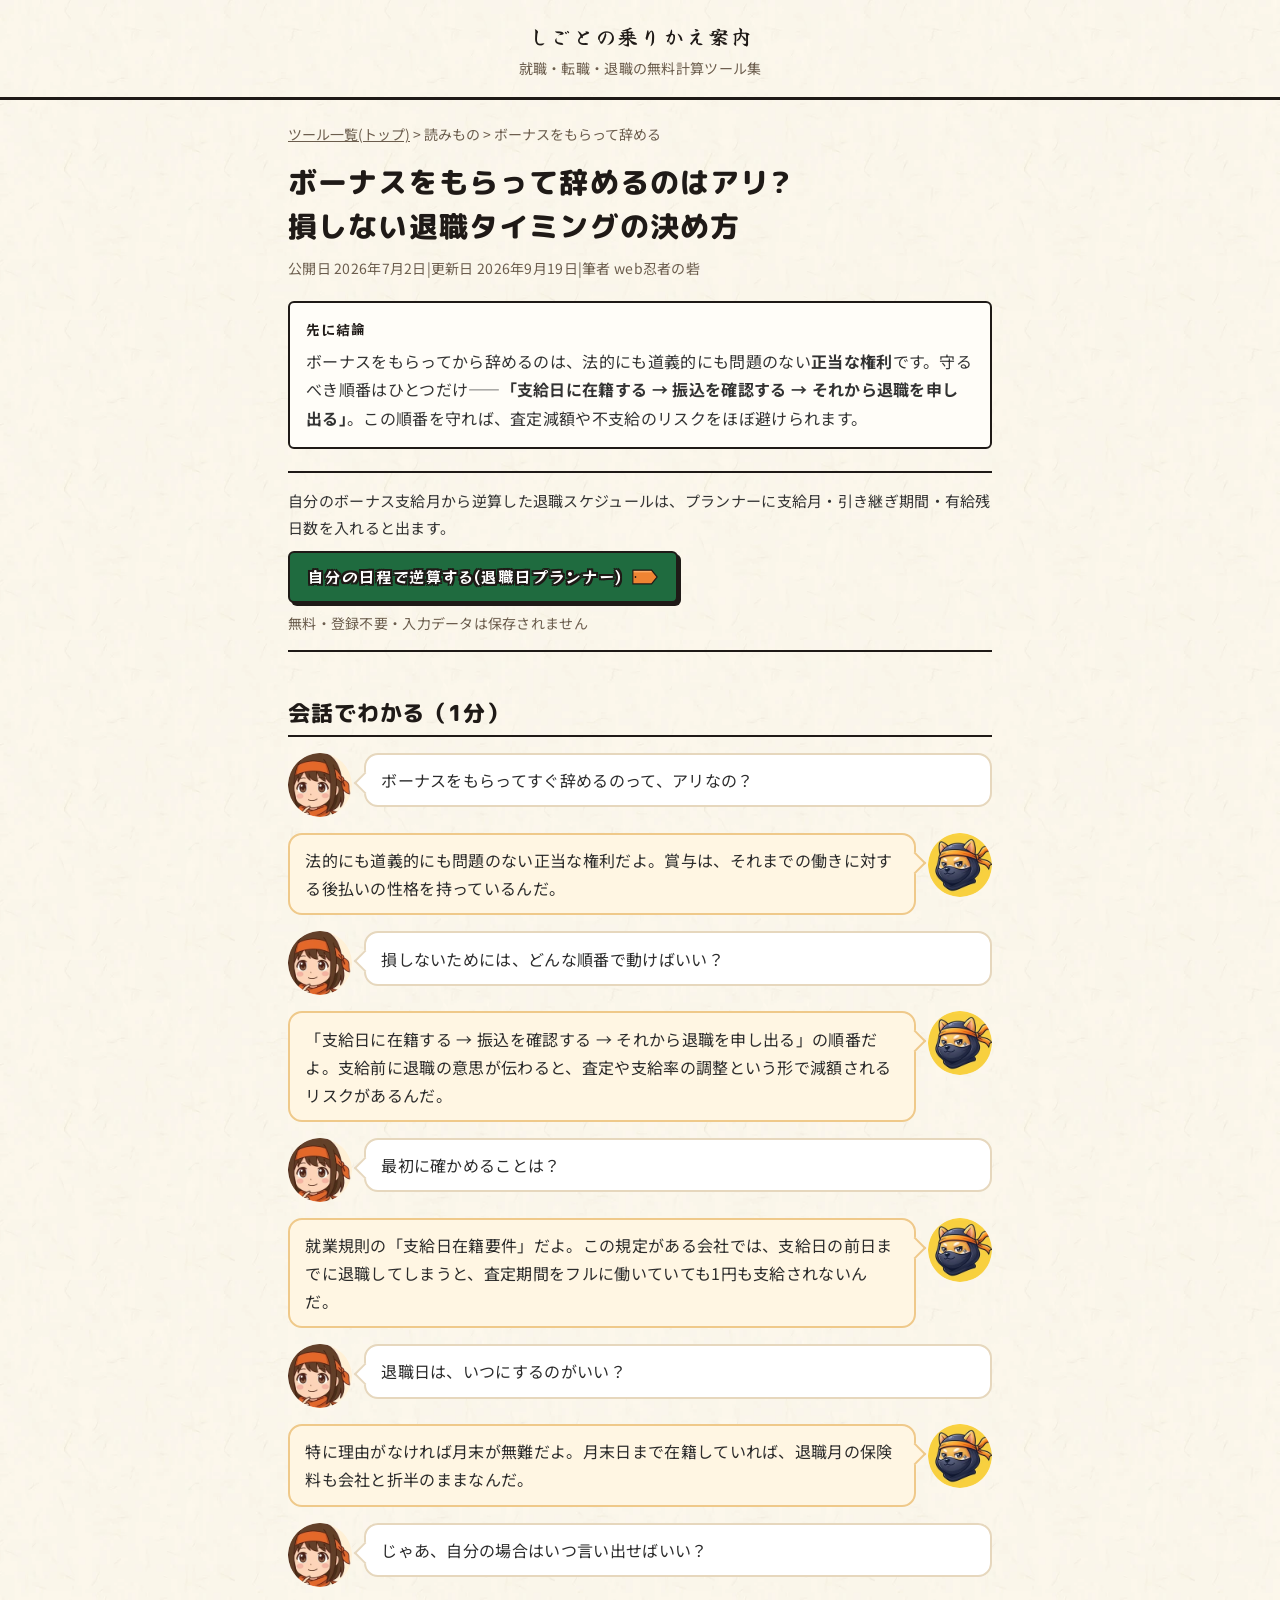
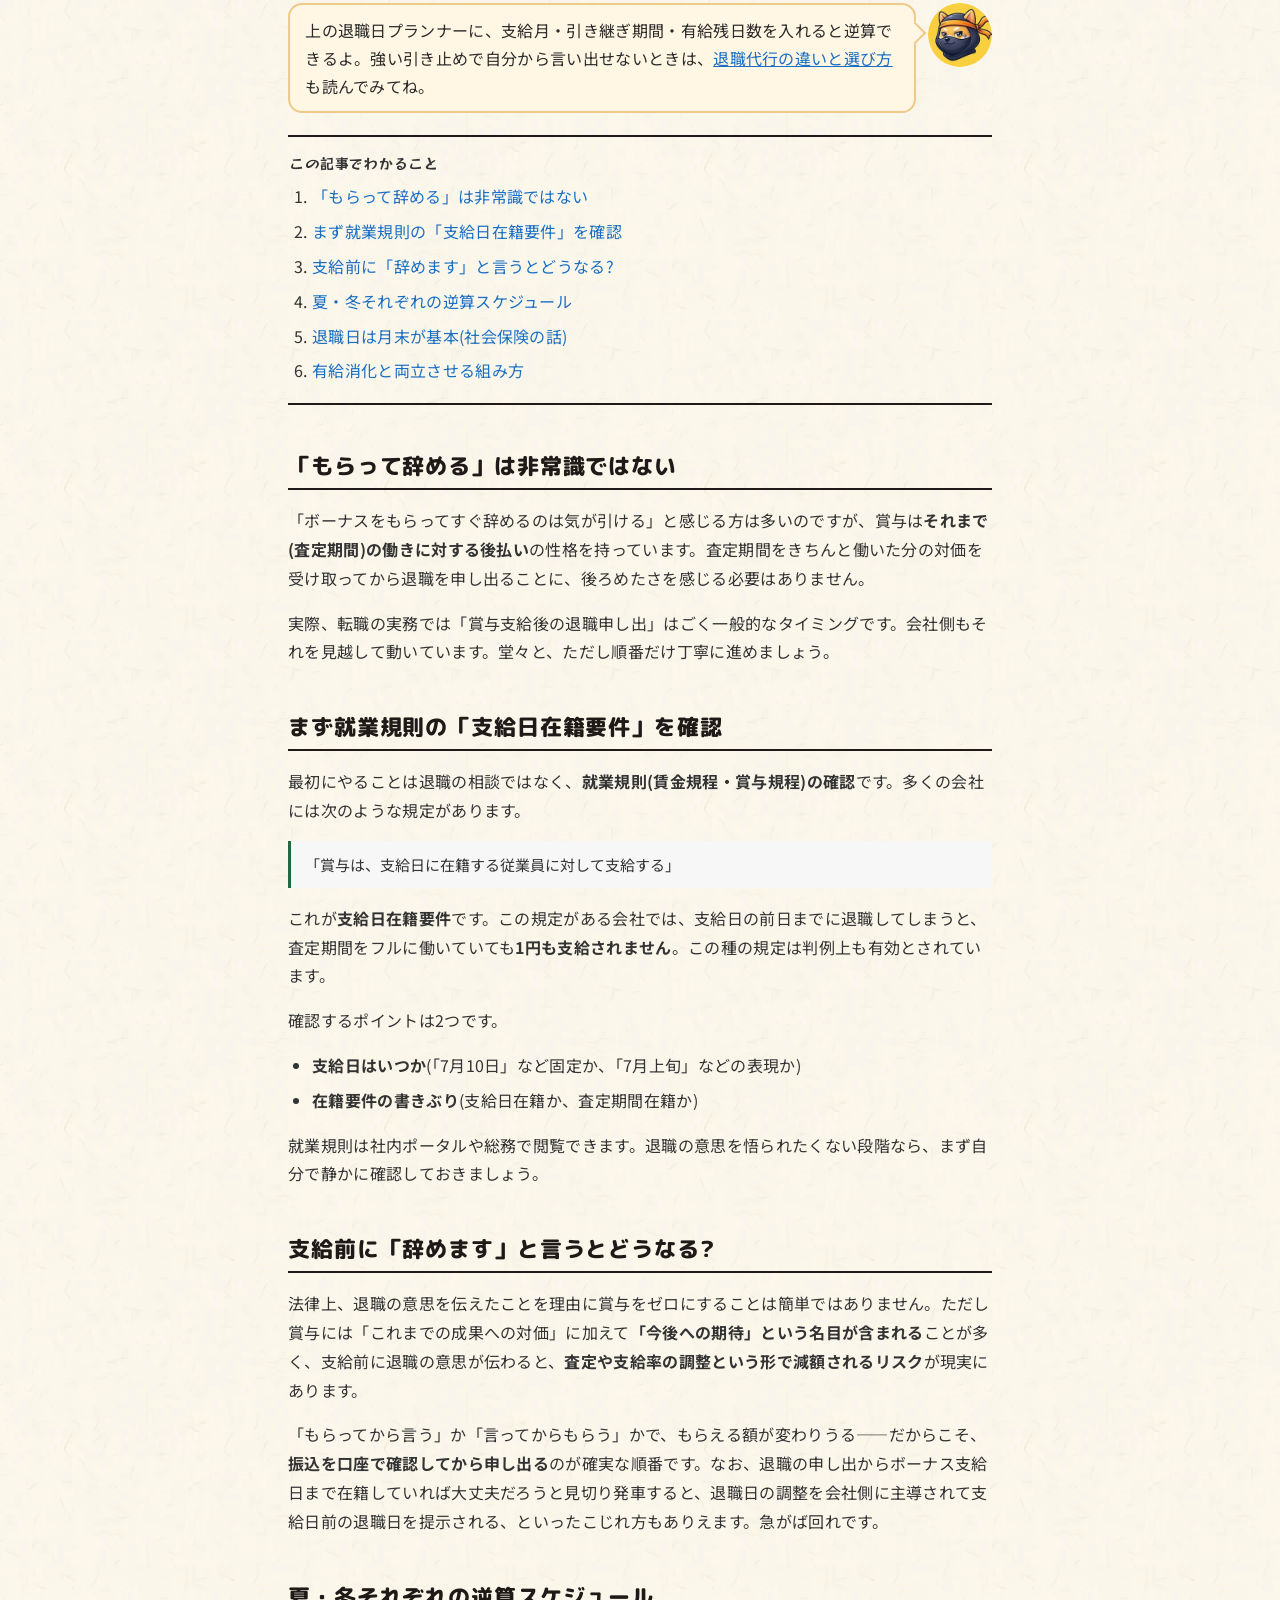
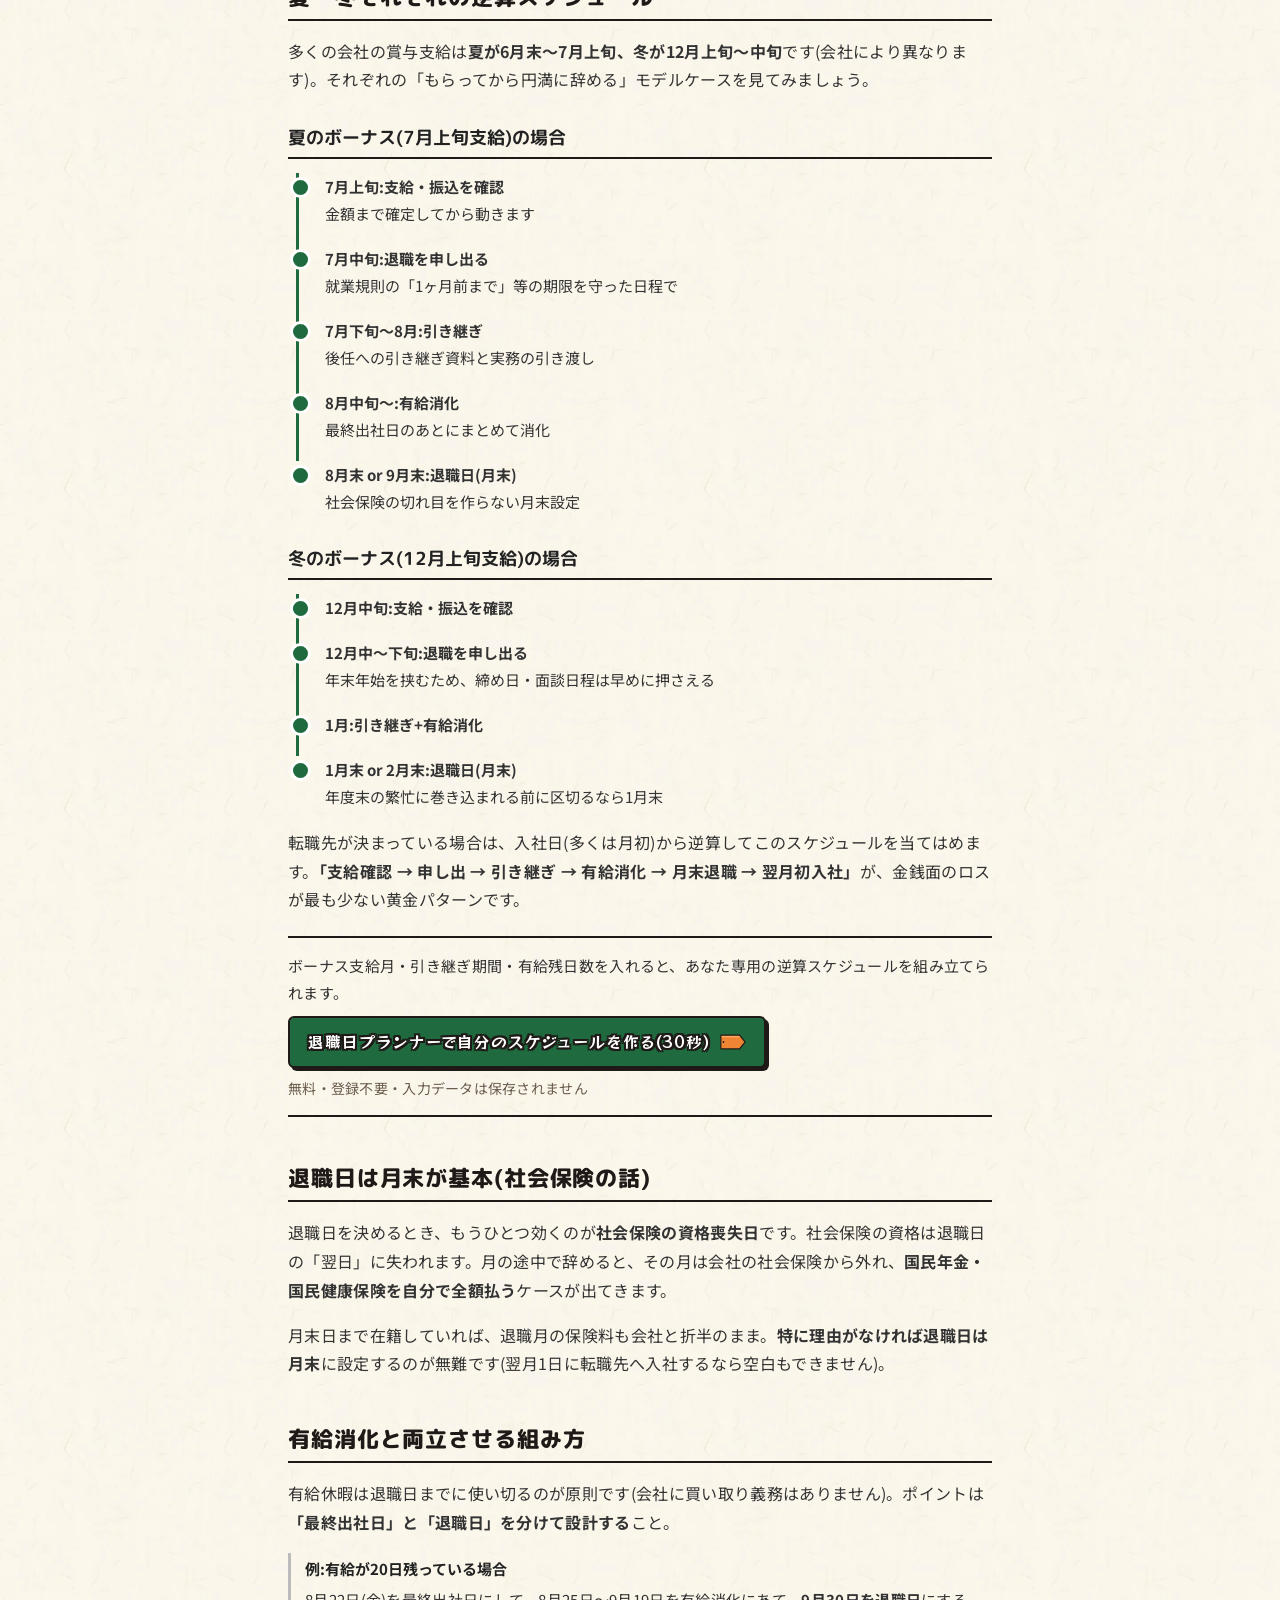
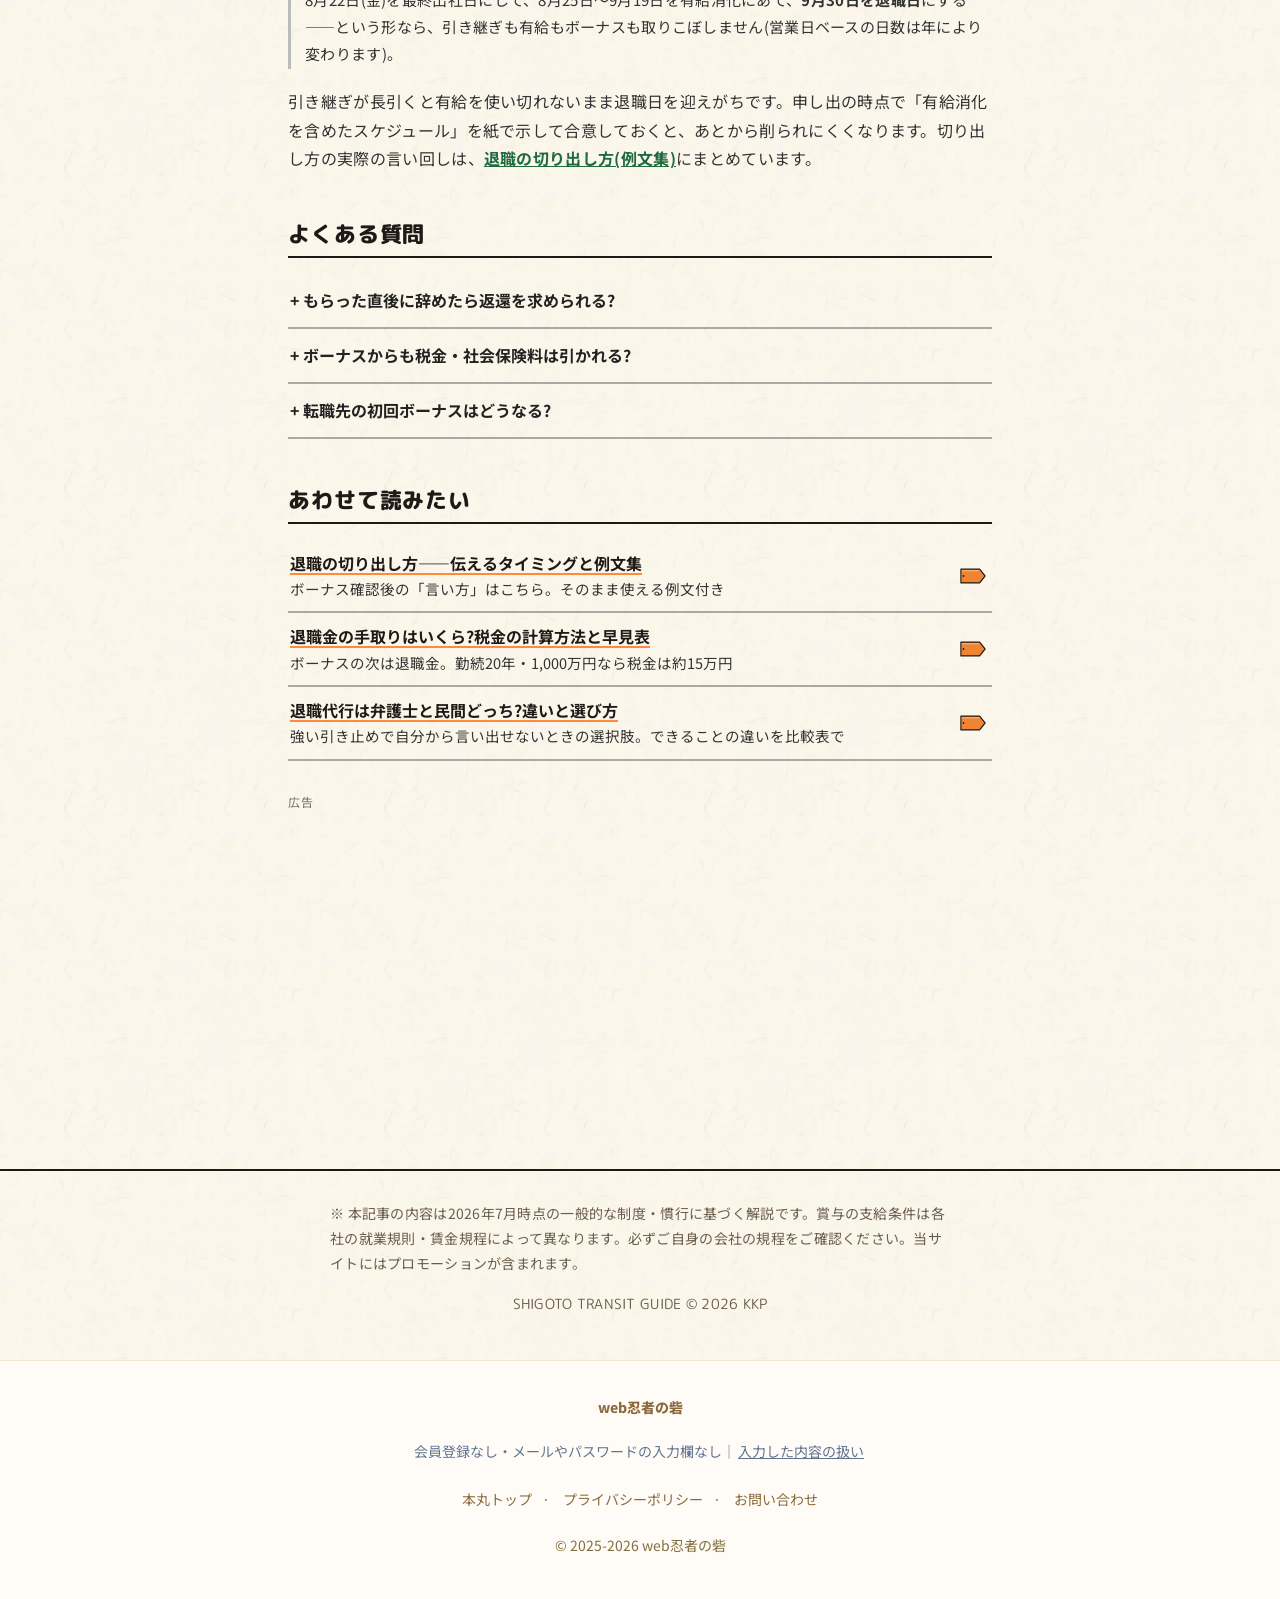
==== commit abd3df03: "共通フッターに「会員登録なし・メールやパスワードの入力欄なし」の1行を足す プライバシーポリシーの新しい節「入力した内容と端末への保存」へのリンクつき。  Co-Authored-By: Claude" ====
--- a/articles/bonus-moratte-yameru.html
+++ b/articles/bonus-moratte-yameru.html
@@ -54,12 +54,17 @@
 }
 </script>
 <!-- Google Analytics -->
-<script async src="https://www.googletagmanager.com/gtag/js?id=G-2LM85GJN0L"></script>
 <script>
   window.dataLayer = window.dataLayer || [];
   function gtag(){dataLayer.push(arguments);}
-  gtag('js', new Date());
-  gtag('config', 'G-2LM85GJN0L');
+  // 本番ドメインだけで計測する（*.pages.dev に来るボットの0秒訪問で数字が崩れていたため）
+  if (/(^|\.)kkpwebninja\.com$/.test(location.hostname)) {
+    var gs = document.createElement('script'); gs.async = true;
+    gs.src = 'https://www.googletagmanager.com/gtag/js?id=G-2LM85GJN0L';
+    document.head.appendChild(gs);
+    gtag('js', new Date());
+    gtag('config', 'G-2LM85GJN0L');
+  }
 </script>
 <!-- AdSense -->
 <script async data-overlays="bottom" src="https://pagead2.googlesyndication.com/pagead/js/adsbygoogle.js?client=ca-pub-1298304917726270" crossorigin="anonymous"></script>
@@ -69,8 +74,8 @@
 <!-- D4_KIT_START（scripts/apply_article_style.py が書く。手で直さない） -->
 <link href="https://fonts.googleapis.com/css2?family=Yuji+Syuku&family=RocknRoll+One&display=swap&text=%28%290123456789%3F%E3%80%8C%E3%80%8D%E3%81%82%E3%81%84%E3%81%86%E3%81%88%E3%81%8B%E3%81%8C%E3%81%8F%E3%81%93%E3%81%94%E3%81%95%E3%81%97%E3%81%99%E3%81%9A%E3%81%9B%E3%81%9D%E3%81%9E%E3%81%9F%E3%81%A3%E3%81%A6%E3%81%A7%E3%81%A8%E3%81%A9%E3%81%AA%E3%81%AB%E3%81%AE%E3%81%AF%E3%81%BE%E3%81%BF%E3%82%81%E3%82%82%E3%82%88%E3%82%89%E3%82%8A%E3%82%8B%E3%82%8C%E3%82%8F%E3%82%92%E3%82%A2%E3%82%A4%E3%82%B0%E3%82%B1%E3%82%B8%E3%82%B9%E3%82%BF%E3%83%8A%E3%83%97%E3%83%9C%E3%83%9F%E3%83%A5%E3%83%A9%E3%83%AA%E3%83%AB%E3%83%B3%E3%83%BB%E3%83%BC%E4%B8%A1%E4%B9%97%E4%BA%8B%E4%BB%B6%E4%BC%9A%E4%BD%9C%E4%BF%9D%E5%85%88%E5%86%85%E5%86%AC%E5%88%86%E5%89%87%E5%89%8D%E5%8C%96%E5%95%8F%E5%9C%A8%E5%9F%BA%E5%A4%8F%E5%B0%B1%E5%B8%B8%E6%90%8D%E6%94%AF%E6%96%B9%E6%97%A5%E6%9C%88%E6%9C%89%E6%9C%AB%E6%9C%AC%E6%A1%88%E6%A5%AD%E6%B1%BA%E6%B6%88%E7%A2%BA%E7%A4%BE%E7%A7%92%E7%A8%8B%E7%AB%8B%E7%AE%97%E7%B1%8D%E7%B5%84%E7%B5%90%E7%B5%A6%E8%81%B7%E8%87%AA%E8%A6%81%E8%A6%8F%E8%A8%80%E8%A8%98%E8%A9%B1%E8%AA%8D%E8%AA%AD%E8%AB%96%E8%AD%98%E8%B3%AA%E8%BE%9E%E9%80%80%E9%80%86%E9%99%BA%E9%9D%9E%EF%BC%88%EF%BC%89" rel="stylesheet">
 <!-- 共通部品 D4（kkp-kit を kit/ にコピーしたもの。中は手で直さず kkp-kit 側で直して sync.sh） -->
-<link rel="stylesheet" href="/kit/kit.css?v=6f47ed7">
-<script src="/kit/kit.js?v=6f47ed7" defer></script>
+<link rel="stylesheet" href="/kit/kit.css?v=0da92e0">
+<script src="/kit/kit.js?v=0da92e0" defer></script>
 <!-- D4_KIT_END -->
 <style>
 /* ===== 記事共通テンプレ(articles/共通。変更時は5記事すべて揃えること。正本は scripts/article_style.css → scripts/apply_article_style.py で5記事へ反映) ===== */
@@ -378,6 +383,7 @@
 <!-- WEBNINJA_UNIFIED_FOOTER -->
 <footer style="text-align:center;padding:2rem 1rem 2.5rem;font-size:.875rem;color:#607490;line-height:2;border-top:1px solid #f0e6d2;margin-top:0;background:#fffcf7;">
   <div style="font-weight:800;color:#8b6b3d;font-size:.875rem;margin-bottom:0.4rem;">web忍者の砦</div>
+  <div class="kkp-anshin">会員登録なし・メールやパスワードの入力欄なし｜<a href="https://privacypolicy.kkpwebninja.com/#nyuryoku" target="_blank" rel="noopener" style="color:inherit;text-decoration:underline;display:inline-block;padding:10px 2px;">入力した内容の扱い</a></div>
   <div>
     <a href="https://kkpwebninja.com/" target="_blank" rel="noopener" style="display:inline-block;padding:10px 2px;color:#8b6b3d;text-decoration:none;margin:0 0.5rem;">本丸トップ</a>·
     <a href="https://privacypolicy.kkpwebninja.com/" target="_blank" rel="noopener" style="display:inline-block;padding:10px 2px;color:#8b6b3d;text-decoration:none;margin:0 0.5rem;">プライバシーポリシー</a>·
--- a/kit/kit.css
+++ b/kit/kit.css
@@ -36,9 +36,9 @@
 
 /* ---------- ボタン（主＝木札／副／小／大） ---------- */
 .k-btn{display:inline-flex;align-items:center;justify-content:center;font-family:var(--k-bold);font-weight:400;letter-spacing:.04em;line-height:1.2;font-feature-settings:"palt" 1;text-decoration:none;cursor:pointer;transition:transform .08s,box-shadow .08s,filter .08s,background .15s;-webkit-tap-highlight-color:transparent}
-/* 主ボタン: 2026-11-09 ユーザー承認で全サイト「平らなオレンジ＋墨の枠」に統一（木目の板はやめた。10/30の配色調査・ワードウルフ等5サイトの試しを kit に取り込み）。色は --k-btn-main（既定 #f26a1b） */
+/* 主ボタン: 2026-11-24 文字を17→19pxに（白×#f26a1b は 3.06:1。WCAG/HIG の大きな太字＝3:1 を満たすため・ユーザー承認A）。2026-11-09 ユーザー承認で全サイト「平らなオレンジ＋墨の枠」に統一（木目の板はやめた。10/30の配色調査・ワードウルフ等5サイトの試しを kit に取り込み）。色は --k-btn-main（既定 #f26a1b） */
 :root{--k-btn-main:#f26a1b;--k-navy:#2b3768}
-.k-btn-main{position:relative;min-height:56px;padding:0 22px;border:3px solid var(--k-sumi);border-radius:14px;background:var(--k-btn-main);color:#fff;font-size:17px;text-shadow:0 1px 0 var(--k-sumi),1px 0 0 var(--k-sumi),0 -1px 0 var(--k-sumi),-1px 0 0 var(--k-sumi);filter:drop-shadow(4px 4px 0 var(--k-sumi));white-space:nowrap}
+.k-btn-main{position:relative;min-height:56px;padding:0 22px;border:3px solid var(--k-sumi);border-radius:14px;background:var(--k-btn-main);color:#fff;font-size:19px;text-shadow:0 1px 0 var(--k-sumi),1px 0 0 var(--k-sumi),0 -1px 0 var(--k-sumi),-1px 0 0 var(--k-sumi);filter:drop-shadow(4px 4px 0 var(--k-sumi));white-space:nowrap}
 .k-btn-main:hover,.k-btn-main:disabled,.k-btn-main[disabled]{background:var(--k-btn-main)}
 .k-btn-main::after{content:"";position:absolute;inset:0;border-radius:11px;pointer-events:none;background:linear-gradient(110deg,transparent 38%,rgba(255,255,255,.45) 50%,transparent 62%) no-repeat;background-size:260% 100%;background-position:120% 0;transition:background-position .7s ease}
 .k-btn-main:hover::after,.k-btn-main:focus-visible::after{background-position:-20% 0}
@@ -768,3 +768,65 @@
 .k-talk.a>p::before{left:auto;right:-9px;border:0;border-right:2px solid #efc98a;border-top:2px solid #efc98a}
 @media(max-width:420px){.k-talk>img{width:52px;height:52px}}
 @media print{.k-talks{display:none}}
+
+/* ===== アプリのような操作感（2026-11-23）=====
+   スマホで「Webページを触っている感じ」を減らす小さな決まり。見た目は変えない。
+   1) 入力欄を押しても画面が勝手に拡大しない（iOS は 16px 未満の入力欄で拡大する）
+   2) ボタンのダブルタップ拡大の待ちをなくし、押した瞬間に反応する
+   3) ボタンを長押ししても文字選択やメニューが出ない
+   4) 同じサイト内のページ移動をふわっと切り替える（対応ブラウザだけ。動きを減らす設定の人には出さない） */
+@media (pointer:coarse){
+  input:not([type=checkbox]):not([type=radio]):not([type=range]):not([type=color]),select,textarea{font-size:16px!important}
+}
+a,button,summary,label,select,[role=button],input[type=checkbox],input[type=radio]{touch-action:manipulation}
+button,[role=button],.k-btn{-webkit-user-select:none;user-select:none;-webkit-touch-callout:none}
+@media (prefers-reduced-motion:no-preference){
+  @view-transition{navigation:auto}
+  ::view-transition-old(root),::view-transition-new(root){animation-duration:.18s}
+}
+
+/* ===== 商品カード（アフィリエイト・2026-11-26）=====
+   すでに貼ってあるアフィリのリンクを「楽天の商品画像＋商品名＋1行＋ボタン」のカードにする。手本は砦の /block/ と年末ゲーム記事のマリオ花札。
+   約束: PR の表記を必ず出す／画像は楽天の商品画像（thumbnail.image.rakuten.co.jp・Amazon の画像は直接読まない）／値段は書かない／
+         楽天＝赤い「楽天で見る」、Amazon＝白い「Amazonで探す」（文字だけ）。クリックは kit.js が gtag('event','toride_click') を送る。
+   <aside class="k-aff" data-zone="affiliate_ito_compare">
+     <p class="k-aff-h"><span class="k-aff-pr">PR</span>見出し</p>
+     <div class="k-aff-item">
+       <a class="k-aff-img" href="楽天のリンク" target="_blank" rel="nofollow sponsored noopener" data-store="rakuten" data-item="rainbow"><img src="https://thumbnail.image.rakuten.co.jp/@0_mall/…jpg?_ex=200x200" width="88" height="88" loading="lazy" alt="商品の箱"></a>
+       <div class="k-aff-txt"><b>商品名</b><span class="k-aff-desc">1行の説明</span>
+         <div class="k-aff-btns"><a class="k-aff-rakuten" href="…" …>楽天で見る</a><a class="k-aff-amazon" href="…" …>Amazonで探す</a></div></div>
+     </div>
+   </aside> */
+.k-aff{border:1px solid #d9cbb5;border-radius:6px;padding:8px 10px 10px;margin:14px 0 18px;background:#fffdf8;color:#3d3427;text-align:left}
+.k-aff-h{display:flex;align-items:center;gap:6px;margin:0 0 4px;font-size:14px;font-weight:700;line-height:1.5;color:#4a3f37}
+.k-aff-pr{flex:none;font-size:12px;border:1px solid #8a7d6b;color:#5b5047;padding:0 4px;border-radius:3px;line-height:1.5;font-weight:400;letter-spacing:0}
+.k-aff-lead{margin:0 0 6px;font-size:14px;line-height:1.6;color:#3d3427}
+.k-aff-item{display:flex;gap:10px;align-items:center;padding:8px 0;border-top:1px dashed #e4d8c4}
+.k-aff-h+.k-aff-item,.k-aff>.k-aff-item:first-child{border-top:0}
+.k-aff-img{flex:none;display:block;width:88px;height:88px;border-radius:4px;background:#fff;overflow:hidden;line-height:0}
+.k-aff-img img{width:100%;height:100%;object-fit:contain;display:block;margin:0;border:0}
+.k-aff-txt{flex:1;min-width:0;font-size:14px;line-height:1.5;color:#3d3427}
+.k-aff-txt b{display:block;font-size:15px;line-height:1.4;color:#2b231d}
+.k-aff-desc{display:block;font-size:14px;line-height:1.5;color:#5b5047}
+.k-aff-btns{display:flex;flex-wrap:wrap;gap:6px;margin-top:6px}
+.k-aff .k-aff-btns>a[href]{flex:1 1 96px;min-width:fit-content;font-family:var(--k-head);min-height:44px;box-sizing:border-box;display:flex;align-items:center;justify-content:center;padding:0 6px;font-size:14px;font-weight:700;line-height:1.2;border:1.5px solid #3d3427;border-radius:6px;color:#3d3427!important;background:#fff!important;text-decoration:none!important;text-decoration-line:none!important;white-space:nowrap;box-shadow:none;text-shadow:none;letter-spacing:0}
+.k-aff .k-aff-btns>a.k-aff-rakuten[href]{background:#bf0000!important;border-color:#bf0000;color:#fff!important}
+.k-aff .k-aff-btns>a[href]::after,.k-aff .k-aff-btns>a[href]::before{content:none}
+.k-aff a.k-aff-img[href]{text-decoration:none!important;border:0}
+.k-aff-note{margin:6px 0 0;font-size:14px;line-height:1.5;color:#5b5047}
+/* 比べる表の中などで1商品だけ置くとき: <div class="k-aff k-aff-solo"><div class="k-aff-item">…<b><span class="k-aff-pr">PR</span>商品名</b>… */
+.k-aff-solo{margin:8px 0 0;padding:4px 10px}
+.k-aff-solo .k-aff-item{border-top:0;padding:6px 0}
+.k-aff-txt b .k-aff-pr{display:inline-block;margin-right:6px;vertical-align:2px;font-size:12px}
+.k-aff-desc a{color:#7a4a12;text-decoration:underline}
+/* 同じ種類の商品が5つ以上並ぶときは横に流す（縦に長くしない）: <div class="k-aff-scroll"><div class="k-aff-item">…</div>…</div> */
+.k-aff-scroll{display:flex;gap:8px;overflow-x:auto;overscroll-behavior-x:contain;scroll-snap-type:x proximity;padding:2px 2px 8px;margin:4px 0 0;-webkit-overflow-scrolling:touch}
+.k-aff-scroll .k-aff-item{flex:0 0 136px;flex-direction:column;align-items:stretch;gap:6px;padding:8px;border:1px solid #e4d8c4;border-radius:6px;background:#fff;scroll-snap-align:start}
+.k-aff-scroll .k-aff-img{width:100%;height:100px}
+.k-aff-scroll .k-aff-txt b{font-size:14px}
+.k-aff-scroll .k-aff-desc{font-size:14px;line-height:1.4}
+.k-aff-scroll .k-aff-btns{flex-direction:column}
+.k-aff .k-aff-scroll .k-aff-btns>a[href]{flex:none;min-width:0}
+.k-aff-hint{margin:0;font-size:14px;color:#5b5047}
+@media (max-width:360px){.k-aff-img{width:72px;height:72px}}
+@media print{.k-aff{display:none}}
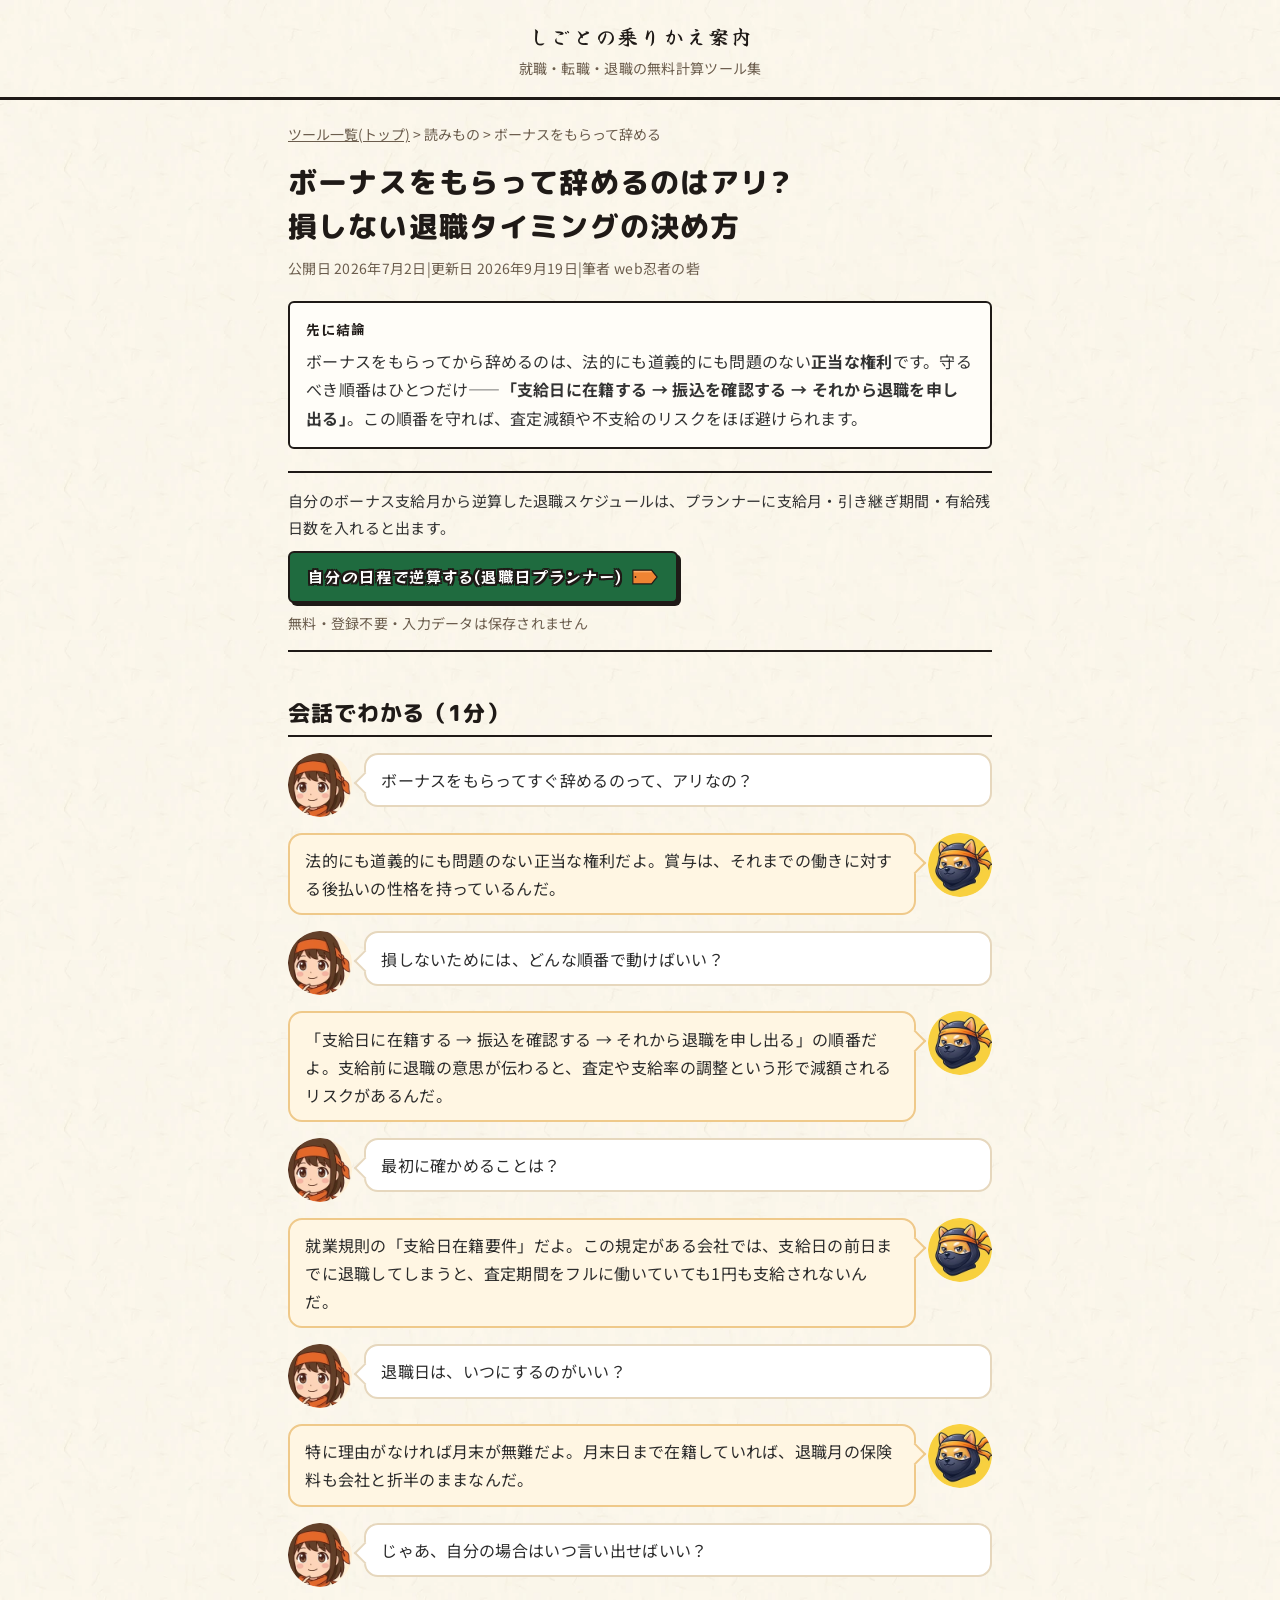
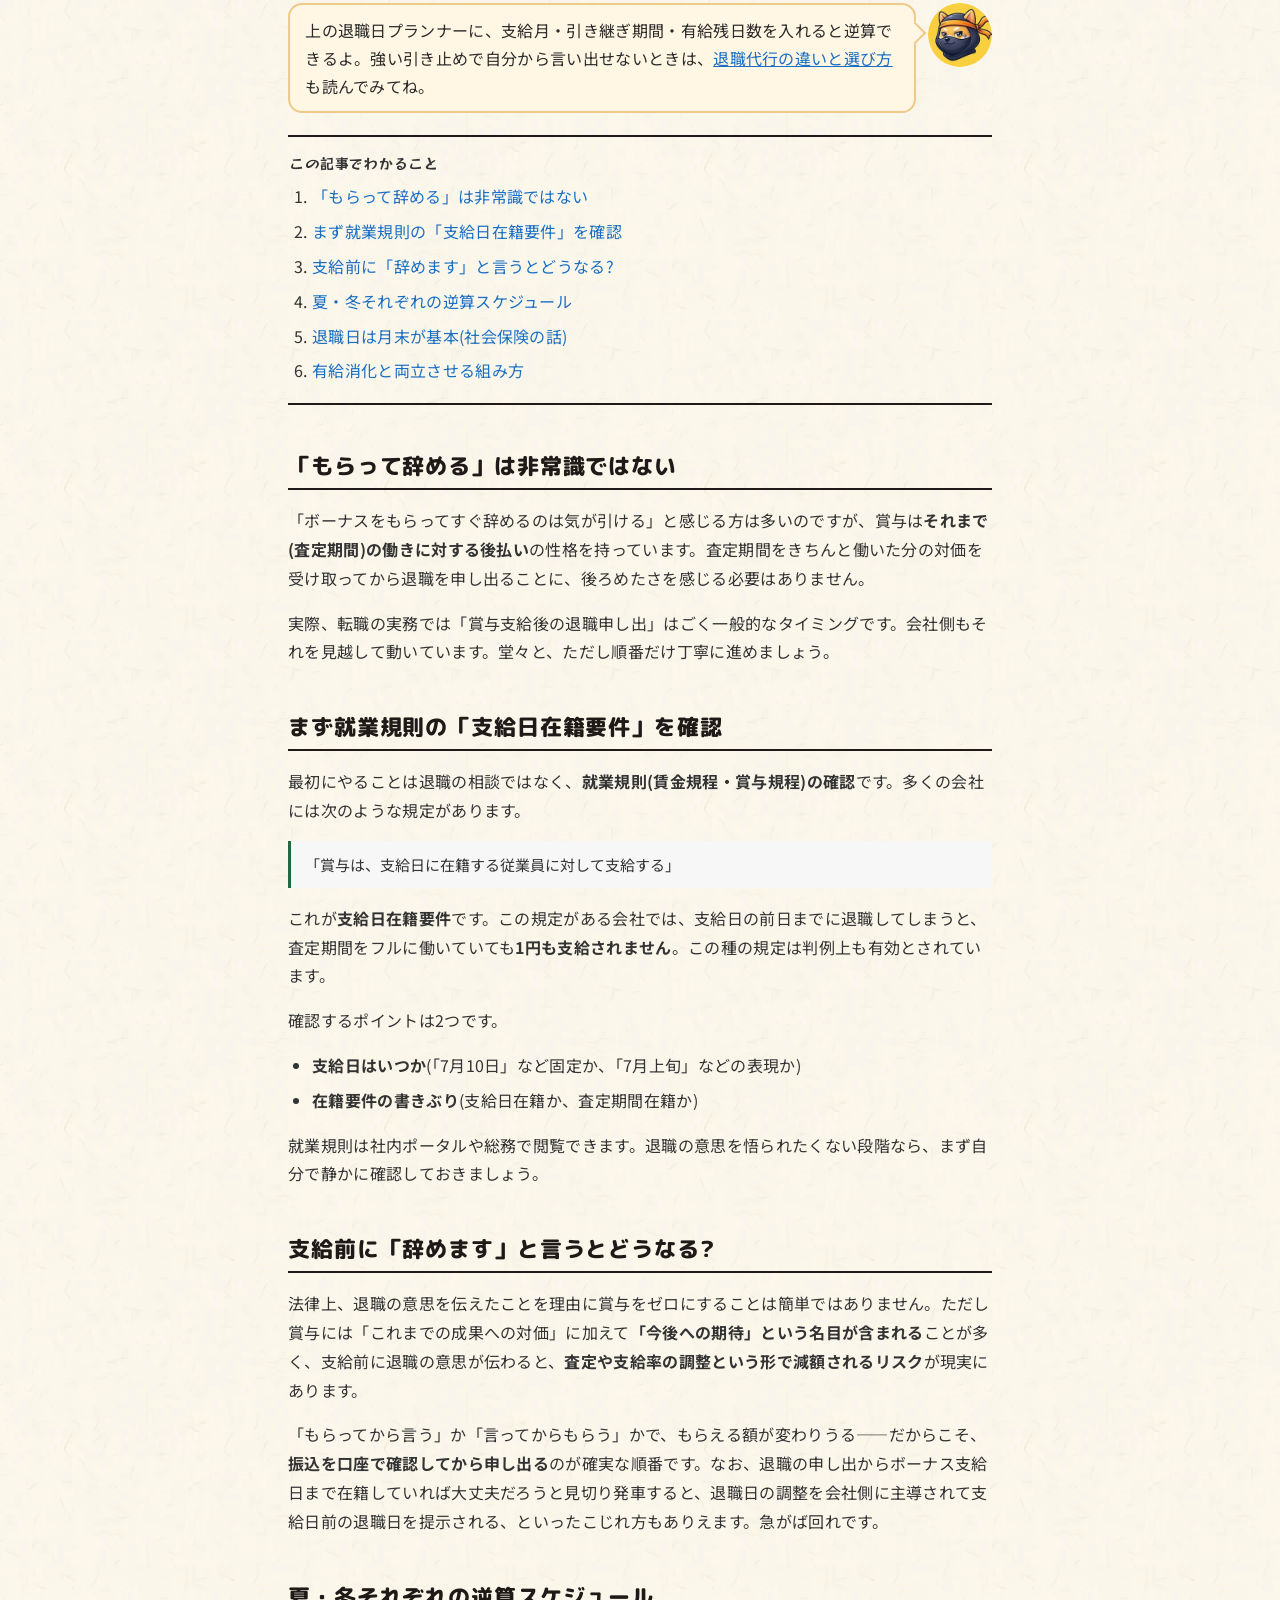
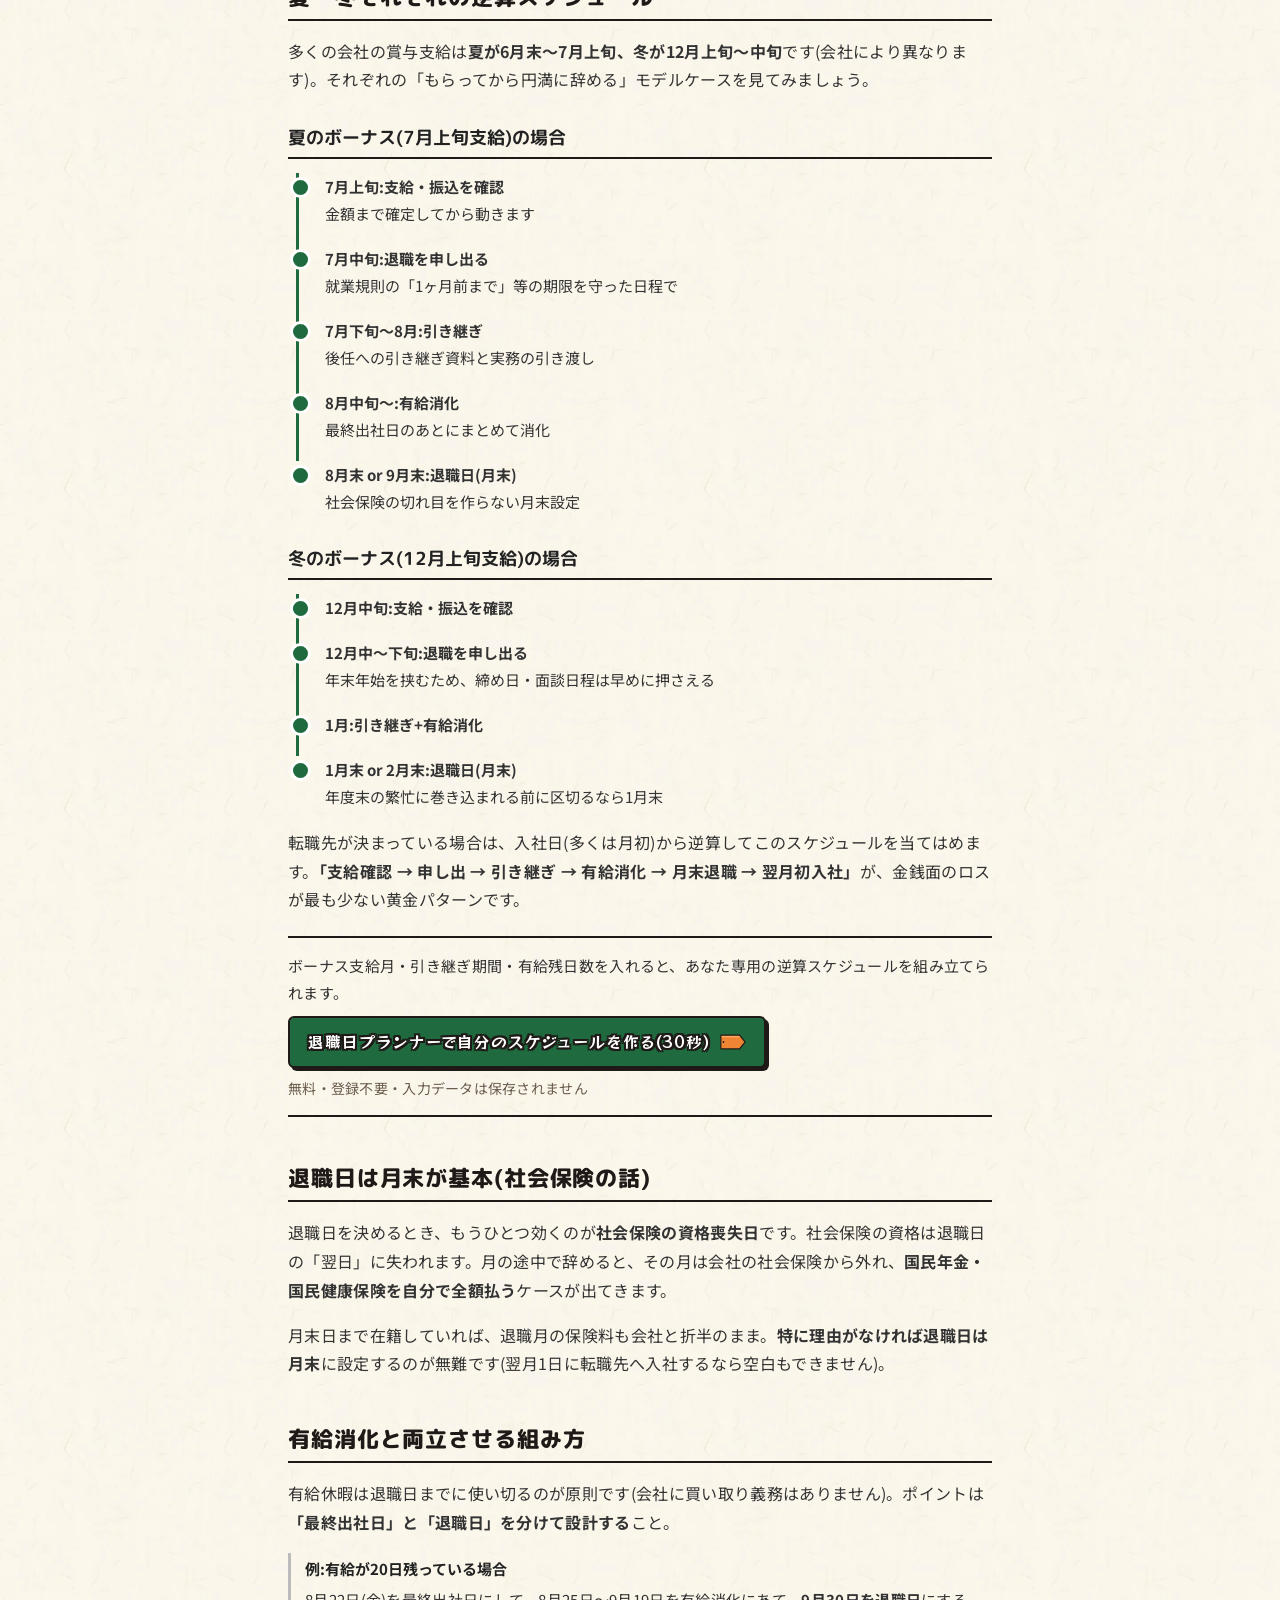
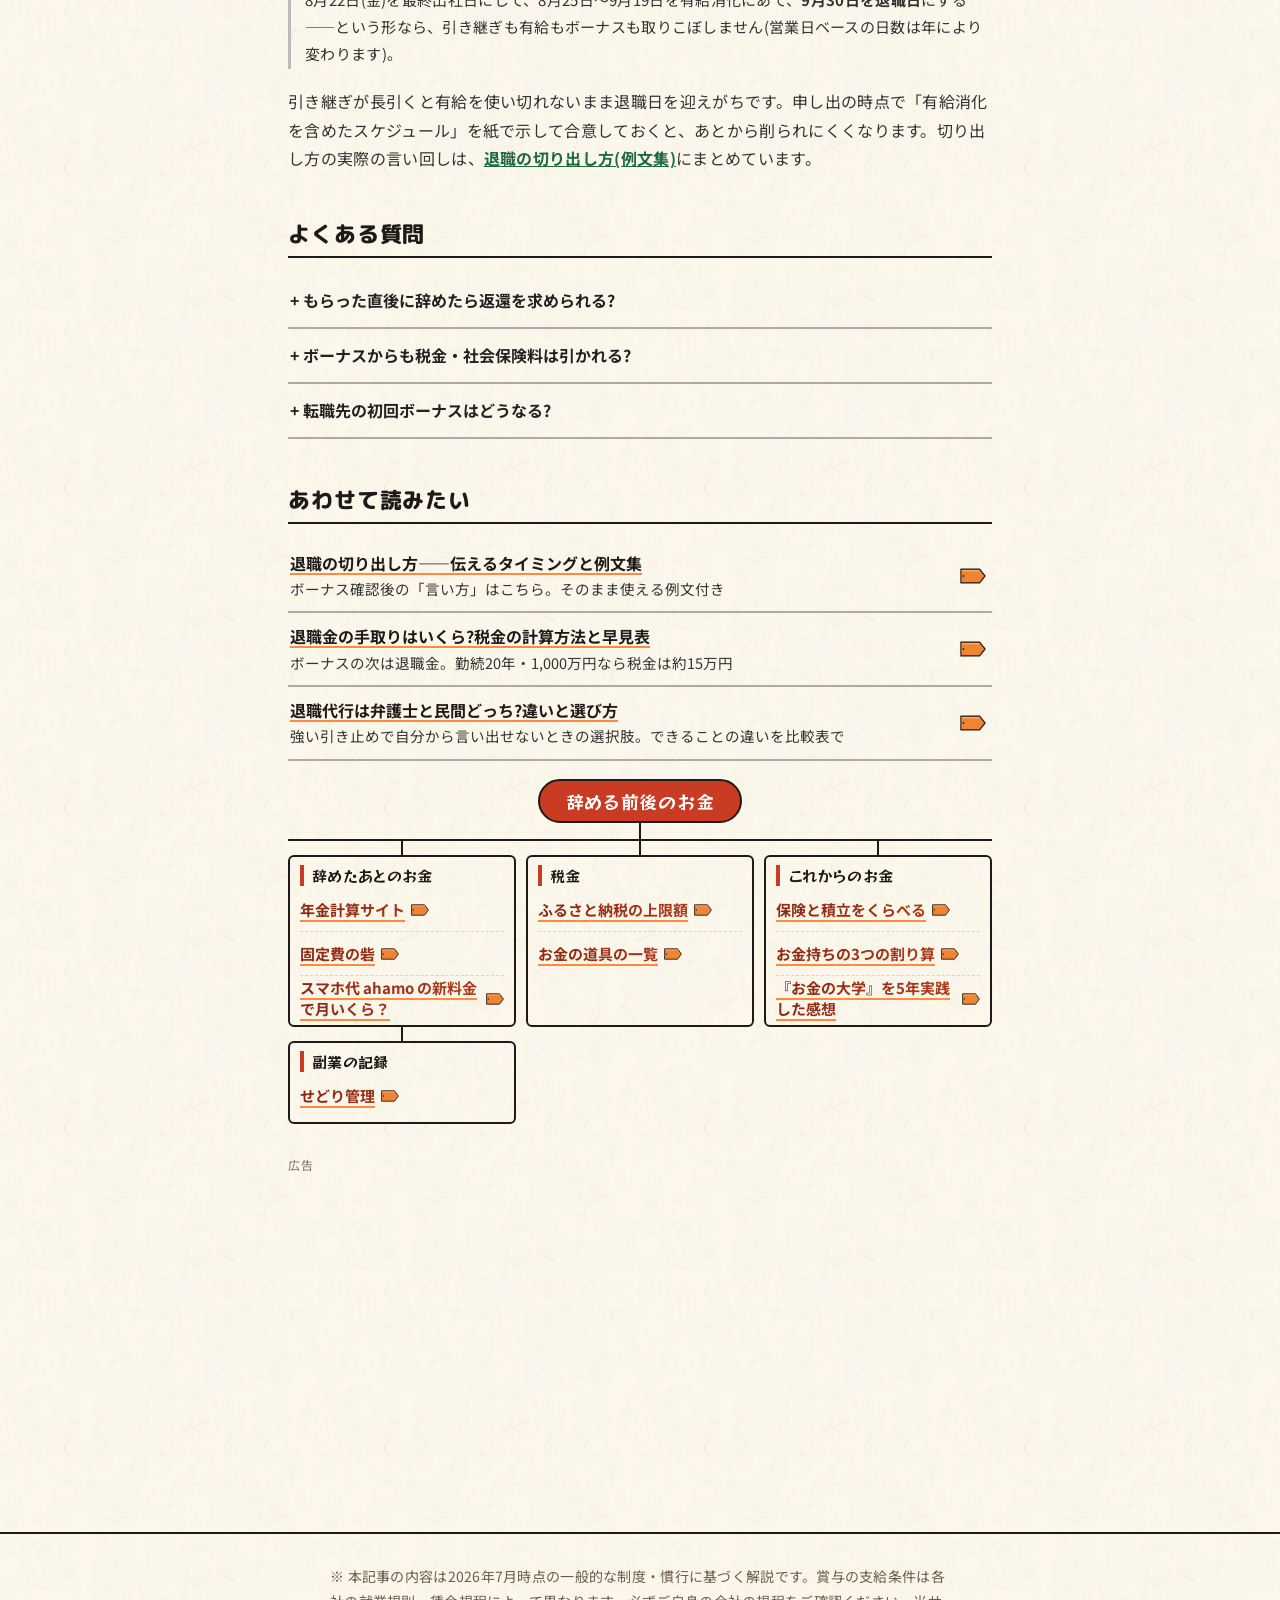
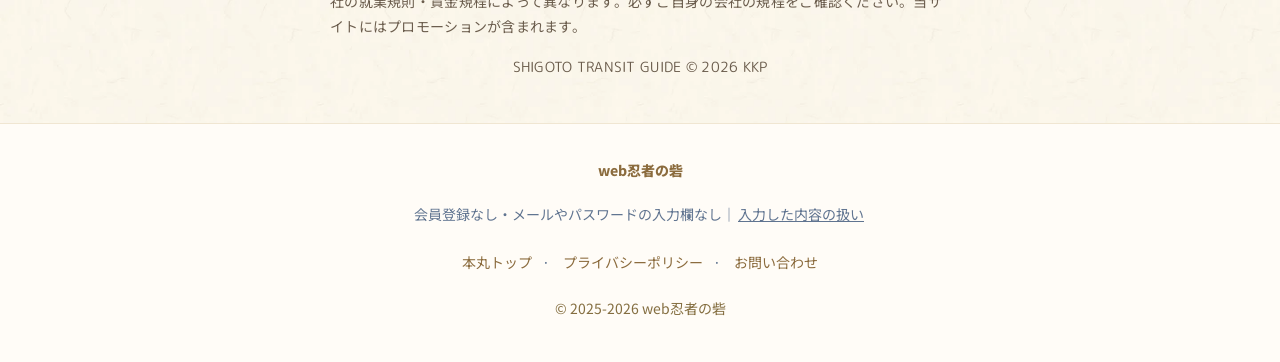
==== commit ad4ed2cd: "関連リンクを増やす: トップのk-mapに砦の読み物・保険・配当を足し、手取りと一人暮らしの結果の下に次の道具2本、記事7本の下にk-map Co-Authored-By: Claude Opus 5" ====
--- a/articles/bonus-moratte-yameru.html
+++ b/articles/bonus-moratte-yameru.html
@@ -361,6 +361,7 @@
 <a class="rel-card" href="/articles/taishoku-kiridashikata"><b>退職の切り出し方——伝えるタイミングと例文集</b>ボーナス確認後の「言い方」はこちら。そのまま使える例文付き</a>
 <a class="rel-card" href="/articles/taishokukin-tedori"><b>退職金の手取りはいくら?税金の計算方法と早見表</b>ボーナスの次は退職金。勤続20年・1,000万円なら税金は約15万円</a>
 <a class="rel-card" href="/articles/taishoku-daiko-bengoshi"><b>退職代行は弁護士と民間どっち?違いと選び方</b>強い引き止めで自分から言い出せないときの選択肢。できることの違いを比較表で</a>
+<div style="margin-top:18px"><div class="k-map"><div class="k-map-core"><span>辞める前後のお金</span></div><div class="k-map-b"><div class="k-map-br"><p class="k-map-h">辞めたあとのお金</p><a class="k-link" href="https://nenkin-sim.kkpwebninja.com/">年金計算サイト</a><a class="k-link" href="https://kotei.kkpwebninja.com/">固定費の砦</a><a class="k-link" href="https://kkpwebninja.com/blog/tsushin/ahamo-ryokin">スマホ代 ahamo の新料金で月いくら？</a></div><div class="k-map-br"><p class="k-map-h">税金</p><a class="k-link" href="https://kkpwebninja.com/furusato/">ふるさと納税の上限額</a><a class="k-link" href="https://kkpwebninja.com/money/">お金の道具の一覧</a></div><div class="k-map-br"><p class="k-map-h">これからのお金</p><a class="k-link" href="https://kkpwebninja.com/hoken-tsumitate/">保険と積立をくらべる</a><a class="k-link" href="https://3warizan.kkpwebninja.com/">お金持ちの3つの割り算</a><a class="k-link" href="https://kkpwebninja.com/blog/book/okane-no-daigaku-5nen">『お金の大学』を5年実践した感想</a></div><div class="k-map-br"><p class="k-map-h">副業の記録</p><a class="k-link" href="https://merukanri.kkpwebninja.com/">せどり管理</a></div></div></div></div>
 </section>
 
 <!-- ▼AdSense(記事下部1枠のみ・KKP「広告は下部のみ」準拠) -->
